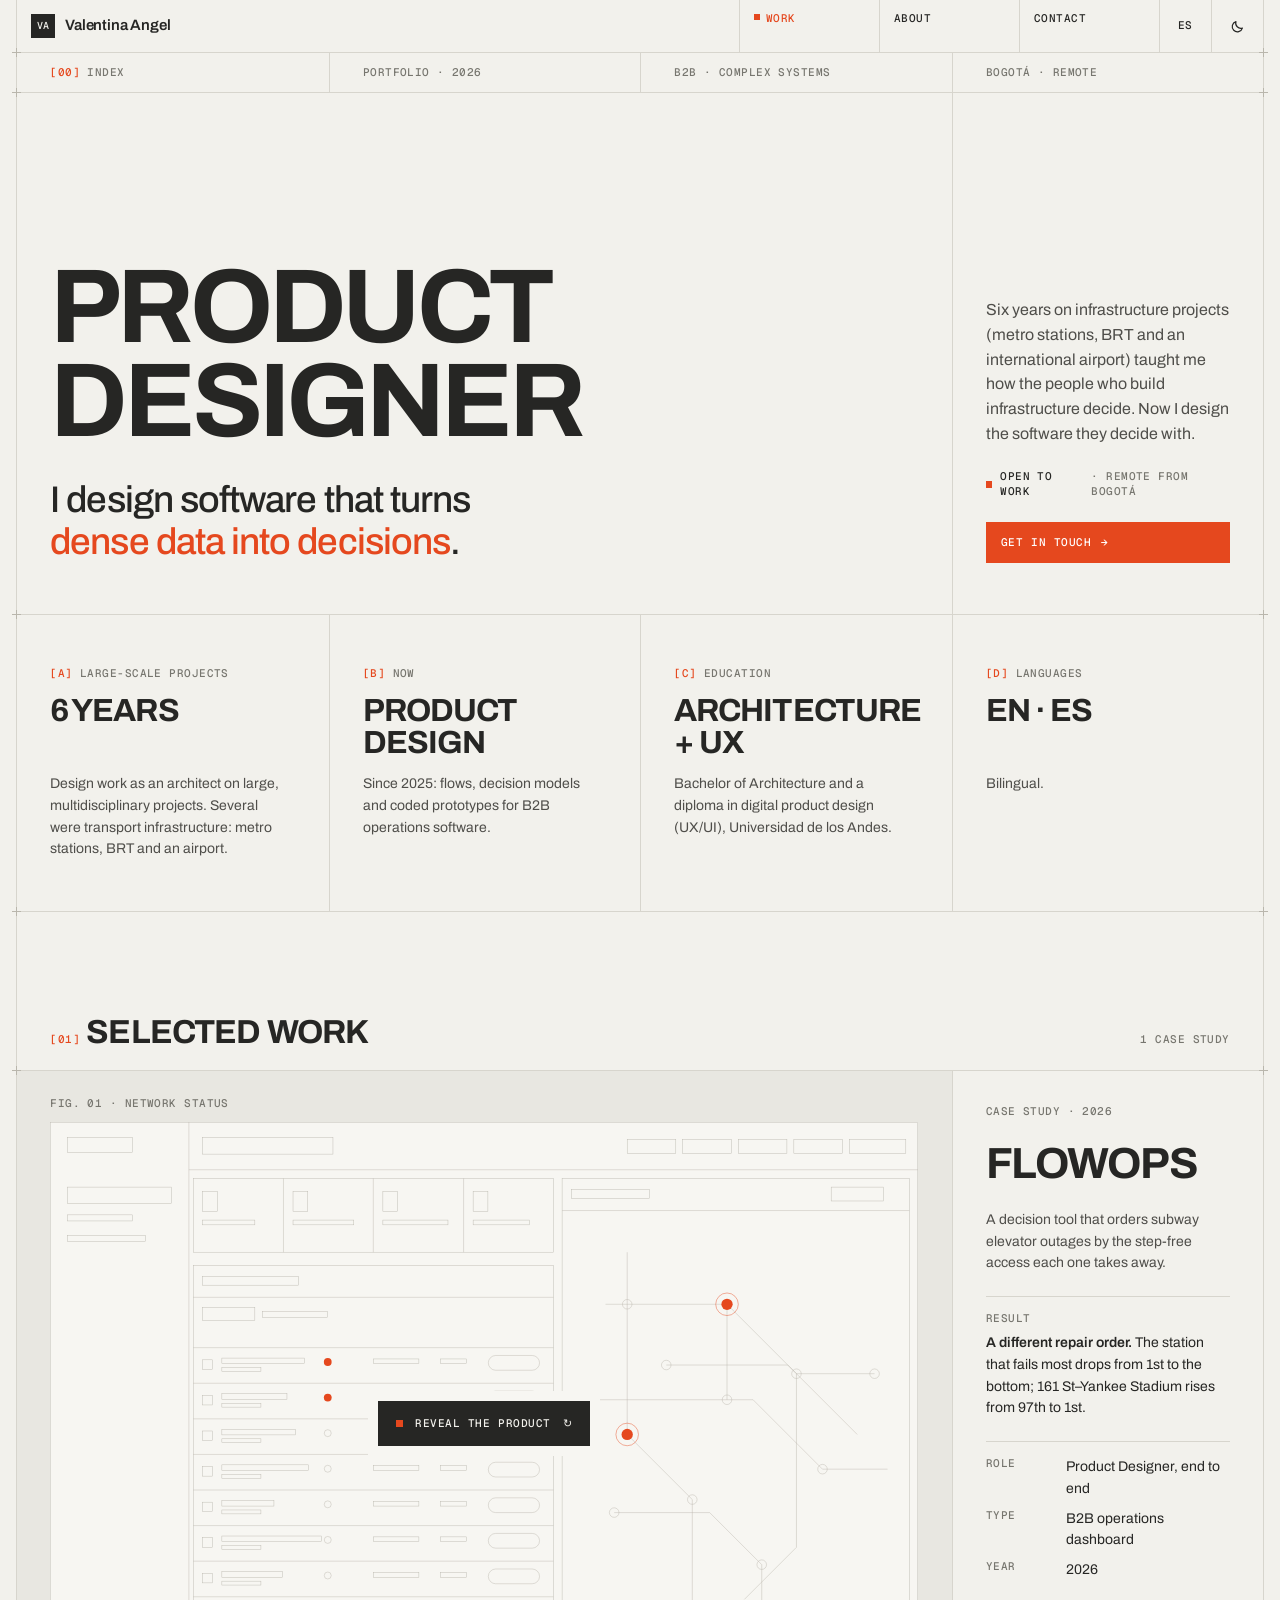
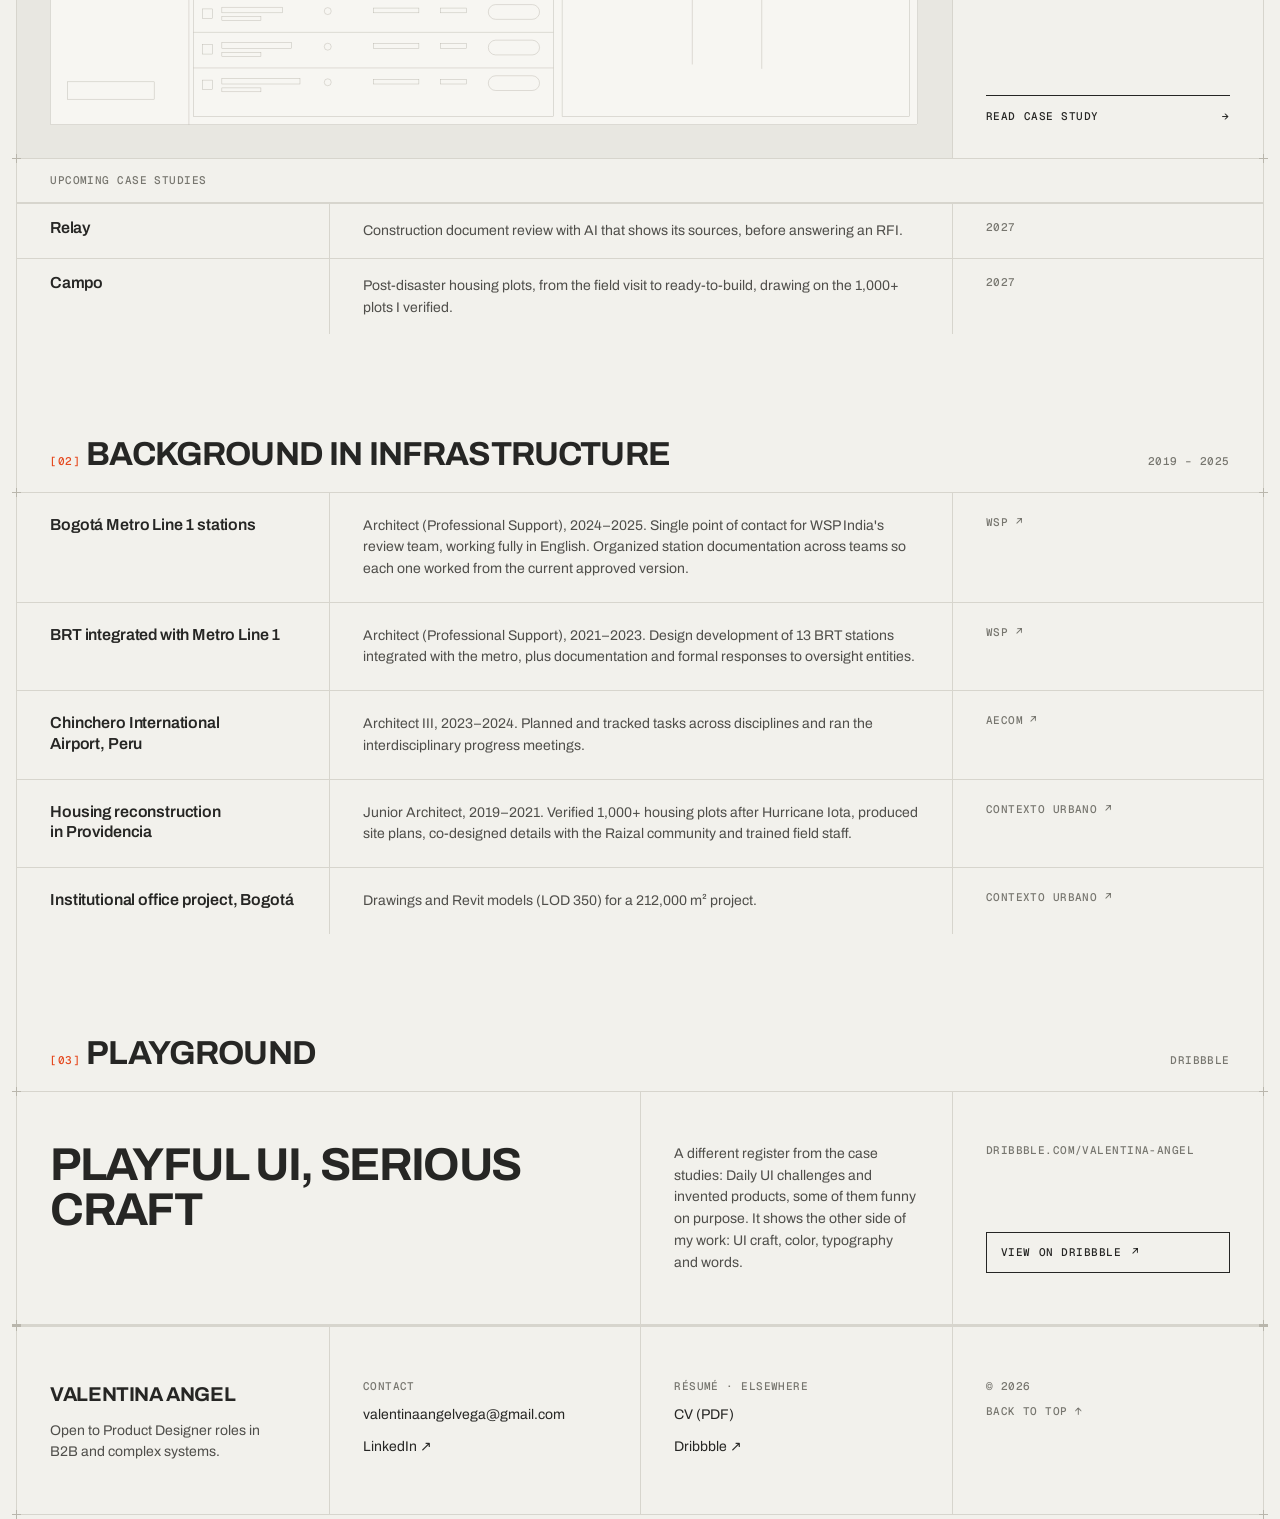
==== index.html @ c7e423b4 "Add files via upload" ====
<!doctype html>
<html lang="en">
<head>
<meta charset="utf-8">
<meta name="viewport" content="width=device-width, initial-scale=1, viewport-fit=cover">
<title>Valentina Angel · Product Designer</title>
<style>:root{padding-top:env(safe-area-inset-top,0px);padding-bottom:env(safe-area-inset-bottom,0px)}body{margin:0}img{max-width:100%}[hidden]{display:none!important}</style>
<meta name="description" content="Product Designer for complex B2B systems. I design software that turns dense data into decisions. Case study: FlowOps, a decision tool for subway elevator repairs.">
<link rel="canonical" href="https://vangelvega.github.io/">
<meta property="og:type" content="website">
<meta property="og:site_name" content="Valentina Angel">
<meta property="og:locale" content="en_US">
<meta property="og:title" content="Valentina Angel · Product Designer">
<meta property="og:description" content="Product Designer for complex B2B systems. I design software that turns dense data into decisions. Case study: FlowOps, a decision tool for subway elevator repairs.">
<meta property="og:url" content="https://vangelvega.github.io/">
<meta property="og:image" content="https://vangelvega.github.io/img/og.png">
<meta property="og:image:width" content="1200">
<meta property="og:image:height" content="630">
<meta property="og:image:alt" content="Valentina Angel, Product Designer. I design software that turns dense data into decisions.">
<meta name="twitter:card" content="summary_large_image">
<link rel="icon" href="data:image/svg+xml,%3Csvg xmlns='http://www.w3.org/2000/svg' viewBox='0 0 32 32'%3E%3Crect width='32' height='32' fill='%23E5481E'/%3E%3Ctext x='16' y='21' text-anchor='middle' font-family='Arial,sans-serif' font-weight='700' font-size='13' fill='white'%3EVA%3C/text%3E%3C/svg%3E">
<link rel="preconnect" href="https://fonts.googleapis.com">
<link rel="preconnect" href="https://fonts.gstatic.com" crossorigin>
<link rel="stylesheet" href="https://fonts.googleapis.com/css2?family=Archivo:wght@400;500;600;700&family=Geist+Mono:wght@400;500&display=swap">
<link rel="stylesheet" href="assets/site.css">
<link rel="alternate" hreflang="en" href="./">
<link rel="alternate" hreflang="es" href="es/">
<script>try{var t=localStorage.getItem("theme");if(t==="dark"||t==="light")document.documentElement.setAttribute("data-theme",t)}catch(e){}</script>
</head>
<body>
<a class="skip" href="#main">Skip to content</a>
<div class="frame">

<header class="top band">
  <div class="cells">
    <div class="cell"><a class="brand" href="#home" aria-label="Valentina Angel, home"><span class="mark" aria-hidden="true">VA</span><span>Valentina Angel</span></a></div>
    <nav aria-label="Main" style="display:contents">
      <div class="cell nav"><a href="#home" data-nav="home">Work</a></div>
      <div class="cell nav"><a href="#about" data-nav="about">About</a></div>
      <div class="cell nav"><a href="#contact" data-nav="contact">Contact</a></div>
    </nav>
    <div class="cell pref"><a href="es/" hreflang="es" lang="es" data-lang-link aria-label="ES, ver en español">ES</a></div>
    <div class="cell pref"><button type="button" data-theme-toggle data-label-dark="Switch to dark mode" data-label-light="Switch to light mode" aria-label="Switch to dark mode">
      <svg class="i-moon" viewBox="0 0 20 20" width="16" height="16" aria-hidden="true"><path d="M15.5 12.6A6.5 6.5 0 0 1 7.4 4.5a6.5 6.5 0 1 0 8.1 8.1Z" fill="none" stroke="currentColor" stroke-width="1.5" stroke-linejoin="round"/></svg>
      <svg class="i-sun" viewBox="0 0 20 20" width="16" height="16" aria-hidden="true"><circle cx="10" cy="10" r="3.5" fill="none" stroke="currentColor" stroke-width="1.5"/><path d="M10 1.5v2.2M10 16.3v2.2M1.5 10h2.2M16.3 10h2.2M4 4l1.6 1.6M14.4 14.4 16 16M4 16l1.6-1.6M14.4 5.6 16 4" stroke="currentColor" stroke-width="1.5" stroke-linecap="round"/></svg>
    </button></div>
  </div>
</header>

<main id="main">

  <!-- HOME -->
  <section class="view" id="view-home" aria-label="Work">
    <div class="band strip">
      <div class="cells">
        <div class="cell label"><span class="idx">[00]</span> Index</div>
        <div class="cell label">Portfolio · 2026</div>
        <div class="cell label">B2B · Complex systems</div>
        <div class="cell label">Bogotá · Remote</div>
      </div>
    </div>

    <div class="band hero">
      <div class="cells">
        <div class="cell span-3 big"><h1>Product Designer</h1><p class="tagline">I design software that turns <em>dense data into decisions</em>.</p></div>
        <div class="cell side">
          <p class="lede">Six years on infrastructure projects (metro stations, BRT and an international airport) taught me how the people who build infrastructure decide. Now I design the software they decide with.</p>
          <div class="status label"><i aria-hidden="true"></i><b>Open to work</b> · Remote from Bogotá</div>
          <a class="btn solid" href="#contact">Get in touch <span class="arr" aria-hidden="true">→</span></a>
        </div>
      </div>
    </div>

    <div class="band proof" role="group" aria-label="Profile">
      <div class="cells"><div class="cell"><span class="label"><span class="idx">[A]</span> Large-scale projects</span><span class="num">6 years</span><p>Design work as an architect on large, multidisciplinary projects. Several were transport infrastructure: metro stations, BRT and an airport.</p></div><div class="cell"><span class="label"><span class="idx">[B]</span> Now</span><span class="num">Product design</span><p>Since 2025: flows, decision models and coded prototypes for B2B operations software.</p></div><div class="cell"><span class="label"><span class="idx">[C]</span> Education</span><span class="num">Architecture + UX</span><p>Bachelor of Architecture and a diploma in digital product design (UX/UI), Universidad de los Andes.</p></div><div class="cell"><span class="label"><span class="idx">[D]</span> Languages</span><span class="num">EN · ES</span><p>Bilingual.</p></div></div>
    </div>

    <div class="band shead">
      <div class="cells"><div class="cell span-4"><h2><span class="label idx">[01]</span> Selected work</h2><span class="label">1 case study</span></div></div>
    </div>
    <div class="band">
      <div class="feature">
        <div class="pic flip" data-flip>
          <span class="tag label">Fig. 01 · Network status</span>
          <button class="flip-back" type="button" hidden><span aria-hidden="true">↺</span> Hide</button>
          <div class="flip-inner">
            <button class="face f-front" type="button" aria-expanded="false" aria-controls="fo-shot" aria-label="Reveal the FlowOps screenshot">
            <svg class="wire" viewBox="0 0 2000 1389" preserveAspectRatio="none" aria-hidden="true">
              <g fill="none" stroke="currentColor" vector-effect="non-scaling-stroke">
                <rect x="1" y="1" width="1998" height="1387"/><path d="M320 0V1389M320 110H2000"/>
                <rect x="40" y="36" width="150" height="34"/><rect x="40" y="150" width="240" height="38"/><rect x="40" y="214" width="150" height="14"/><rect x="40" y="262" width="180" height="14"/><rect x="40" y="1290" width="200" height="40"/>
                <rect x="352" y="36" width="300" height="38"/><rect x="1330" y="40" width="112" height="32"/><rect x="1458" y="40" width="112" height="32"/><rect x="1586" y="40" width="112" height="32"/><rect x="1714" y="40" width="112" height="32"/><rect x="1842" y="40" width="130" height="32"/>
                <rect x="330" y="130" width="830" height="170"/><path d="M538 130V300M745 130V300M953 130V300"/>
                <rect x="352" y="160" width="34" height="46"/><rect x="560" y="160" width="34" height="46"/><rect x="767" y="160" width="34" height="46"/><rect x="975" y="160" width="34" height="46"/>
                <rect x="352" y="226" width="120" height="11"/><rect x="560" y="226" width="140" height="11"/><rect x="767" y="226" width="150" height="11"/><rect x="975" y="226" width="130" height="11"/>
                <rect x="330" y="330" width="830" height="1040"/><rect x="352" y="356" width="220" height="20"/><path d="M330 404H1160"/><rect x="352" y="428" width="120" height="30"/><rect x="490" y="436" width="150" height="14"/>
                <path d="M330 520H1160"/><rect x="352" y="548" width="22" height="22"/><rect x="396" y="544" width="190" height="13"/><rect x="396" y="566" width="90" height="9"/><rect x="745" y="546" width="105" height="11"/><rect x="900" y="546" width="60" height="11"/><rect x="1010" y="538" width="118" height="34" rx="17"/><path d="M330 602H1160"/><rect x="352" y="630" width="22" height="22"/><rect x="396" y="626" width="150" height="13"/><rect x="396" y="648" width="90" height="9"/><rect x="745" y="628" width="105" height="11"/><rect x="900" y="628" width="60" height="11"/><rect x="1010" y="620" width="118" height="34" rx="17"/><path d="M330 684H1160"/><rect x="352" y="712" width="22" height="22"/><rect x="396" y="708" width="170" height="13"/><rect x="396" y="730" width="90" height="9"/><rect x="745" y="710" width="105" height="11"/><rect x="900" y="710" width="60" height="11"/><rect x="1010" y="702" width="118" height="34" rx="17"/><path d="M330 766H1160"/><rect x="352" y="794" width="22" height="22"/><rect x="396" y="790" width="200" height="13"/><rect x="396" y="812" width="90" height="9"/><rect x="745" y="792" width="105" height="11"/><rect x="900" y="792" width="60" height="11"/><rect x="1010" y="784" width="118" height="34" rx="17"/><path d="M330 848H1160"/><rect x="352" y="876" width="22" height="22"/><rect x="396" y="872" width="120" height="13"/><rect x="396" y="894" width="90" height="9"/><rect x="745" y="874" width="105" height="11"/><rect x="900" y="874" width="60" height="11"/><rect x="1010" y="866" width="118" height="34" rx="17"/><path d="M330 930H1160"/><rect x="352" y="958" width="22" height="22"/><rect x="396" y="954" width="230" height="13"/><rect x="396" y="976" width="90" height="9"/><rect x="745" y="956" width="105" height="11"/><rect x="900" y="956" width="60" height="11"/><rect x="1010" y="948" width="118" height="34" rx="17"/><path d="M330 1012H1160"/><rect x="352" y="1040" width="22" height="22"/><rect x="396" y="1036" width="140" height="13"/><rect x="396" y="1058" width="90" height="9"/><rect x="745" y="1038" width="105" height="11"/><rect x="900" y="1038" width="60" height="11"/><rect x="1010" y="1030" width="118" height="34" rx="17"/><path d="M330 1094H1160"/><rect x="352" y="1122" width="22" height="22"/><rect x="396" y="1118" width="140" height="13"/><rect x="396" y="1140" width="90" height="9"/><rect x="745" y="1120" width="105" height="11"/><rect x="900" y="1120" width="60" height="11"/><rect x="1010" y="1112" width="118" height="34" rx="17"/><path d="M330 1176H1160"/><rect x="352" y="1204" width="22" height="22"/><rect x="396" y="1200" width="160" height="13"/><rect x="396" y="1222" width="90" height="9"/><rect x="745" y="1202" width="105" height="11"/><rect x="900" y="1202" width="60" height="11"/><rect x="1010" y="1194" width="118" height="34" rx="17"/><path d="M330 1258H1160"/><rect x="352" y="1286" width="22" height="22"/><rect x="396" y="1282" width="180" height="13"/><rect x="396" y="1304" width="90" height="9"/><rect x="745" y="1284" width="105" height="11"/><rect x="900" y="1284" width="60" height="11"/><rect x="1010" y="1276" width="118" height="34" rx="17"/><circle cx="640" cy="717" r="8"/><circle cx="640" cy="799" r="8"/><circle cx="640" cy="881" r="8"/><circle cx="640" cy="963" r="8"/><circle cx="640" cy="1045" r="8"/><circle cx="640" cy="1127" r="8"/><circle cx="640" cy="1209" r="8"/><circle cx="640" cy="1291" r="8"/>
                <rect x="1180" y="130" width="800" height="1240"/><path d="M1180 204H1980"/><rect x="1202" y="156" width="180" height="20"/><rect x="1800" y="150" width="120" height="32"/>
                <path d="M1280 420H1560L1720 580H1900M1330 300V720L1480 870V1250M1260 640H1620L1780 800H1930M1560 420V640M1420 560L1700 560L1860 720M1300 900H1520L1640 1020V1260M1720 580V980L1600 1100"/>
                <circle cx="1330" cy="420" r="11"/><circle cx="1560" cy="640" r="11"/><circle cx="1720" cy="580" r="11"/><circle cx="1480" cy="870" r="11"/><circle cx="1780" cy="800" r="11"/><circle cx="1640" cy="1020" r="11"/><circle cx="1900" cy="580" r="11"/><circle cx="1300" cy="900" r="11"/><circle cx="1420" cy="560" r="11"/>
              </g>
              <g fill="var(--accent)"><circle cx="640" cy="553" r="9"/><circle cx="640" cy="635" r="9"/><circle cx="1560" cy="420" r="13"/><circle cx="1330" cy="720" r="13"/></g>
              <g fill="none" stroke="var(--accent)" vector-effect="non-scaling-stroke"><circle cx="1560" cy="420" r="26"/><circle cx="1330" cy="720" r="26"/></g>
            </svg>
              <span class="reveal"><i aria-hidden="true"></i>Reveal the product<span class="arr" aria-hidden="true">↻</span></span>
            </button>
            <div class="face f-back" id="fo-shot" inert>
              <a href="#flowops" aria-label="Read the FlowOps case study"><img src="img/flowops/00-dashboard.webp" width="2000" height="1389" alt="FlowOps Network status: the queue of elevator outages and the subway map"></a>
            </div>
          </div>
        </div>
        <div class="info">
          <span class="label">Case study · 2026</span>
          <h3><a href="#flowops">FlowOps</a></h3>
          <p class="desc">A decision tool that orders subway elevator outages by the step-free access each one takes away.</p>
          <div class="result"><span class="label">Result</span><span><strong>A different repair order.</strong> The station that fails most drops from 1st to the bottom; 161 St–Yankee Stadium rises from 97th to 1st.</span></div>
          <dl class="kv"><div><dt class="label">Role</dt><dd>Product Designer, end to end</dd></div><div><dt class="label">Type</dt><dd>B2B operations dashboard</dd></div><div><dt class="label">Year</dt><dd>2026</dd></div></dl>
          <a class="go" href="#flowops">Read case study <span class="arr" aria-hidden="true">→</span></a>
        </div>
      </div>
    </div>
    <div class="band upc" aria-label="Upcoming case studies">
      <div class="upc-head label">Upcoming case studies</div>
      <div class="row"><h4>Relay</h4><p>Construction document review with AI that shows its sources, before answering an RFI.</p><span class="label">2027</span></div>
          <div class="row"><h4>Campo</h4><p>Post-disaster housing plots, from the field visit to ready-to-build, drawing on the 1,000+ plots I verified.</p><span class="label">2027</span>
    </div>

    <div class="band shead">
      <div class="cells"><div class="cell span-4"><h2><span class="label idx">[02]</span> Background in infrastructure</h2><span class="label">2019 – 2025</span></div></div>
    </div>
    <div class="band">
      <div class="bg-row"><h3>Bogotá Metro Line 1 stations</h3><p>Architect (Professional Support), 2024–2025. Single point of contact for WSP India's review team, working fully in English. Organized station documentation across teams so each one worked from the current approved version.</p><a class="label org" href="https://www.wsp.com/" target="_blank" rel="noopener" aria-label="WSP, official site, opens in a new tab">WSP<span aria-hidden="true"> ↗</span></a></div>
        <div class="bg-row"><h3>BRT integrated with Metro Line 1</h3><p>Architect (Professional Support), 2021–2023. Design development of 13 BRT stations integrated with the metro, plus documentation and formal responses to oversight entities.</p><a class="label org" href="https://www.wsp.com/" target="_blank" rel="noopener" aria-label="WSP, official site, opens in a new tab">WSP<span aria-hidden="true"> ↗</span></a></div>
        <div class="bg-row"><h3>Chinchero International Airport, Peru</h3><p>Architect III, 2023–2024. Planned and tracked tasks across disciplines and ran the interdisciplinary progress meetings.</p><a class="label org" href="https://aecom.com/" target="_blank" rel="noopener" aria-label="AECOM, official site, opens in a new tab">AECOM<span aria-hidden="true"> ↗</span></a></div>
        <div class="bg-row"><h3>Housing reconstruction in Providencia</h3><p>Junior Architect, 2019–2021. Verified 1,000+ housing plots after Hurricane Iota, produced site plans, co-designed details with the Raizal community and trained field staff.</p><a class="label org" href="https://www.contextourbano.com.co/" target="_blank" rel="noopener" aria-label="Contexto Urbano, official site, opens in a new tab">Contexto Urbano<span aria-hidden="true"> ↗</span></a></div>
        <div class="bg-row"><h3>Institutional office project, Bogotá</h3><p>Drawings and Revit models (LOD 350) for a 212,000 m² project.</p><a class="label org" href="https://www.contextourbano.com.co/" target="_blank" rel="noopener" aria-label="Contexto Urbano, official site, opens in a new tab">Contexto Urbano<span aria-hidden="true"> ↗</span></a>
    </div>

    <div class="band shead">
      <div class="cells"><div class="cell span-4"><h2><span class="label idx">[03]</span> Playground</h2><span class="label">Dribbble</span></div></div>
    </div>
    <div class="band play">
      <div class="cells">
        <div class="cell span-2"><span class="big">Playful UI, serious craft</span></div>
        <div class="cell"><p>A different register from the case studies: Daily UI challenges and invented products, some of them funny on purpose. It shows the other side of my work: UI craft, color, typography and words.</p></div>
        <div class="cell"><span class="label">dribbble.com/valentina-angel</span><a class="btn" href="https://dribbble.com/valentina-angel" target="_blank" rel="noopener">View on Dribbble <span class="arr" aria-hidden="true">↗</span></a></div>
      </div>
    </div>
  </section>

  <!-- ABOUT -->
  <section class="view" id="view-about" aria-label="About" hidden>
    <div class="band phead">
      <div class="cells"><div class="cell span-4"><span class="label"><span class="idx">[00]</span> About</span><h1>Valentina Angel</h1></div></div>
    </div>
    <div class="band">
      <div class="cells">
        <div class="cell span-3"><div class="prose">
          <p>I'm a Product Designer focused on complex B2B products: operations tools and dense data.</p>
          <p>Before moving into product design in 2025, I spent six years as an architect on infrastructure projects: Bogotá Metro Line 1 stations and its integrated BRT with WSP, Chinchero airport in Peru with AECOM, and housing reconstruction in Providencia after Hurricane Iota. In Providencia I verified more than 1,000 plots in the field, drew site plans and worked out details with families of the Raizal community.</p>
          <p>My strongest work is in flows and decision models: deciding what the system counts before drawing what it shows. I prototype in code with AI and refine in Figma.</p>
          <p><a class="lnk" href="#flowops">Read the FlowOps case study →</a></p>
        </div></div>
        <div class="cell"><div class="facts">
        <div><dt class="label">Based in</dt><dd>Bogotá, Colombia <span>· open to remote</span></dd></div>
        <div><dt class="label">Education</dt><dd>Bachelor of Architecture <span>· Universidad de los Andes, 2018</span></dd><dd>Minor in Industrial and Product Design <span>· Universidad de los Andes, 2016</span></dd><dd>Diploma in Digital Product Innovation and Design (UX/UI) <span>· Universidad de los Andes, 2024</span></dd><dd>UX/UI Designer program <span>· Uxcel, 2026</span></dd></div>
        <div><dt class="label">Languages</dt><dd>Spanish <span>· native</span></dd><dd>English <span>· bilingual</span></dd><dd>French <span>· limited working proficiency</span></dd></div>
        <div><dt class="label">Tools</dt><dd>Figma; coded prototypes in HTML, CSS and JavaScript, built with AI</dd></div>
        <div><dt class="label">Looking for</dt><dd>Product Designer roles in B2B and complex systems</dd></div>
        <div><dt class="label">Résumé</dt><dd><a class="lnk" href="Valentina-Angel-Vega-CV-UX-Product-Designer_2026.pdf" target="_blank" rel="noopener">Download CV (PDF)</a></dd></div>
        </div></div>
      </div>
    </div>
    <div class="band shead">
      <div class="cells"><div class="cell span-4"><h2><span class="label idx">[01]</span> How I work</h2><span class="label">Method</span></div></div>
    </div>
    <div class="band how">
      <div class="cells cells-3"><div class="cell"><span class="label"><span class="idx">[A]</span></span><h3>Decide what the system counts before drawing it</h3><p>In FlowOps, ranking outages by access lost instead of by failures reordered the queue before any screen existed. The interface could stay simple because the number behind it was right.</p></div><div class="cell"><span class="label"><span class="idx">[B]</span></span><h3>Design the bad states, not only the happy path</h3><p>A failed send, an unconfirmed entrapment, an approval made by mistake. Each one gets a designed answer, because those are the moments an operator can't afford to guess.</p></div><div class="cell"><span class="label"><span class="idx">[C]</span></span><h3>Evidence, labeled for what it is</h3><p>Open data, public audits and tool reviews back each decision. What is simulated, estimated or assumed says so on the page.</p></div></div>
    </div>
  </section>

  <!-- CASE STUDY -->
  <section class="view" id="view-flowops" aria-label="FlowOps case study" hidden>
    <div class="band">
    <div class="cs">
      <nav class="toc" aria-label="On this page">
        <span class="toc-title">On this page</span>
        <a href="#flowops-summary" data-to="flowops-summary">Overview</a>
        <a href="#flowops-glance" data-to="flowops-glance">At a glance</a>
        <a href="#flowops-scene" data-to="flowops-scene">Setting the scene</a>
        <a href="#flowops-model" data-to="flowops-model">The model</a>
        <a href="#flowops-decision" data-to="flowops-decision">Product decision</a>
        <a href="#flowops-challenge" data-to="flowops-challenge">Design challenge</a>
        <a href="#flowops-product" data-to="flowops-product">The product</a>
        <a href="#flowops-ai" data-to="flowops-ai">Where I used AI</a>
        <a href="#flowops-validation" data-to="flowops-validation">Testing (simulated)</a>
        <a href="#flowops-changes" data-to="flowops-changes">What the evidence changed</a>
        <a href="#flowops-shipped" data-to="flowops-shipped">If this shipped</a>
      </nav>

      <article class="cs-main">
        <a class="back" href="#home">← All work</a>

        <!-- Overview -->
        <div id="flowops-summary" class="block" style="margin-top:0">
          <h1>Prioritizing elevator repairs by the step-free access each outage takes away</h1>
          <p class="cs-intro">In the New York subway, one broken elevator can close a station to anyone who can't take the stairs. Choosing which to fix first means knowing how many riders lose access, not how often an elevator fails.</p>

          <figure class="shot proto" data-proto="flowops/index.html" data-title="FlowOps prototype">
            <div class="proto-stage">
              <div class="proto-bar"><span>FlowOps · prototype v8</span><button type="button" class="proto-close">Close <span aria-hidden="true">✕</span></button></div>
              <div class="proto-view">
                <img src="img/flowops/00-dashboard.webp" width="2000" height="1389" alt="FlowOps Network status: the queue of elevator outages on the left and the subway map on the right">
                <a class="proto-launch" href="flowops/index.html" target="_blank" rel="noopener"><i aria-hidden="true"></i>Launch the prototype<span class="arr" aria-hidden="true">▸</span></a>
              </div>
            </div>
            <figcaption><span>Live prototype (v8). A simulated shift on real MTA data. Best on desktop.</span><span class="proto-actions"><button type="button" class="proto-full">Full screen <span aria-hidden="true">⤢</span></button><a href="flowops/index.html" target="_blank" rel="noopener">Open in a new tab <span aria-hidden="true">↗</span></a></span></figcaption>
          </figure>

          <p><strong>An elevator with no backup on a critical route can close a whole station to people with reduced mobility.</strong> After six years designing transport infrastructure, I asked how a subway control center decides which elevator to fix first. New York's MTA publishes the data I needed to find out.</p>
          <p><strong>I designed FlowOps, a decision tool that orders elevator outages by the step-free access each one takes away.</strong> The operator approves or changes the order.</p>

          <dl class="facts-row">
            <div><dt class="label">Role</dt><dd>Product Designer, end to end (solo)</dd></div>
            <div><dt class="label">Status</dt><dd>Concept · coded prototype · 2026</dd></div>
            <div><dt class="label">Type</dt><dd>B2B operations dashboard</dd></div>
            <div><dt class="label">Tools</dt><dd>Figma · MTA Open Data · axe · Claude and Claude Design for analysis and prototyping</dd></div>
          </dl>
        </div>

        <!-- At a glance -->
        <section id="flowops-glance" class="block">
          <h2>At a glance</h2>
          <div class="ps">
            <div><h3 class="ps-h">Problem</h3><p>Ranking outages by how often an elevator fails points to the wrong station. Lexington Av/63 St has 252 failures, but every elevator there has a backup. One failure never cuts its step-free route.</p></div>
            <div><h3 class="ps-h">Solution</h3><p>A queue ordered by how many daily riders depend on the lost access. Every priority explains itself, entrapments come first, and the operator approves each priority before it becomes a work order.</p></div>
          </div>
          <h3 class="h-sub">What the model changes</h3>
          <ul class="outcomes">
            <li><strong>A different order.</strong> Lexington Av/63 St drops from 1st to the bottom. 161 St–Yankee Stadium rises from 97th to 1st.</li>
            <li><strong>One direction counts half.</strong> Counting a one-direction loss as half cut total access lost by 29%.</li>
          </ul>
        </section>

        <!-- Setting the scene -->
        <section id="flowops-scene" class="block">
          <h2>Failure counts point to the wrong station.</h2>
          <p>Availability rose to <strong>98%</strong> in 2025, yet outages hit <strong>17.7 a day</strong>, the most in 11 years and 26% above the 2015–2019 average. And <strong>9 of 10 accessible stations</strong> can lose their step-free route, fully or in one direction, when a single elevator fails.</p>
          <p>I checked three sources:</p>
          <ul class="sources">
            <li><strong>MTA open data</strong> (4 datasets, 386 elevators, 7,052 outages in 12 months). Failures point to the wrong station: the one that fails most never loses access.</li>
            <li><strong>Public audits</strong> (NYC Comptroller, MTA Inspector General). An entrapment alert isn't proof, so confirming has to be deliberate.</li>
            <li><strong>Tool reviews and job posts</strong> (Limble, UpKeep, Maximo, HxGN EAM, Fiix). Tools record work orders. None explains why one comes first.</li>
          </ul>
          <p class="callout"><strong>The control center had no shared rule for the order.</strong> No public source says how the MTA prioritizes today, so I treat this as an assumption.</p>
        </section>

        <!-- The model -->
        <section id="flowops-model" class="block">
          <h2>Priority measures who loses access, then explains itself.</h2>
          <p>Maintenance teams rank work by <strong>consequence × probability</strong>. Here the failure already happened, so I measure consequence: <strong>how many daily riders depend on the lost access.</strong> A loss in both directions counts in full. One direction counts half. Probability only matters for stations one failure away from losing access.</p>
          <figure class="shot">
            <button type="button" class="zoom" aria-label="Enlarge image: two rankings of the same stations"><img src="img/flowops/model-two-rankings.webp" width="2000" height="1229" loading="lazy" alt="Two rankings of the same stations: by failures, Lexington Av/63 St is first and 161 St–Yankee Stadium is 97th; by step-free access lost, Yankee Stadium is first and Lexington is at the bottom"></button>
            <figcaption>The same stations, ranked two ways. The one that fails most loses no access, because every elevator there has a backup.</figcaption>
          </figure>
          <div class="table-wrap">
            <table class="prio">
              <thead><tr><th scope="col">Priority</th><th scope="col">When</th><th scope="col">Shown in the interface as</th></tr></thead>
              <tbody>
                <tr><th scope="row"><span class="dot dot-u"></span>Urgent</th><td data-label="When">People are trapped. Always above the queue.</td><td data-label="Shown in the interface as">Red dot, deadline to confirm</td></tr>
                <tr><th scope="row"><span class="dot dot-h"></span>High</th><td data-label="When">20,000 or more daily entries lose access</td><td data-label="Shown in the interface as">1,660 or more est. step-free entries a day</td></tr>
                <tr><th scope="row"><span class="dot dot-m"></span>Medium</th><td data-label="When">5,000 to 20,000, or no access in both directions</td><td data-label="Shown in the interface as">415 to 1,660</td></tr>
                <tr><th scope="row"><span class="dot dot-l"></span>Low</th><td data-label="When">Under 5,000 in one direction, or one failure away</td><td data-label="Shown in the interface as">Under 415, or No backup elevator</td></tr>
              </tbody>
            </table>
          </div>

          <h3 class="h-sub">The hard call: the kind of loss, or how many people it reaches?</h3>
          <p><strong>Franklin Av (C)</strong> loses all step-free access with one failure, and about <strong>1,950</strong> people enter it a day. <strong>Times Sq–42 St (1 2 3)</strong> loses one direction, which carries about <strong>23,000</strong> entries a day.</p>
          <ul class="options">
            <li><span class="opt">A</span><div><strong>The kind of loss decides.</strong> Franklin goes first, but the number of High stations changes every day.</div></li>
            <li><span class="opt">B</span><div><strong>Impact decides.</strong> Times Sq goes first, and a small station with no access can sink to the bottom.</div></li>
            <li class="chosen"><span class="opt">C</span><div><strong>Impact, with a floor.</strong> Times Sq is High and Franklin is at least Medium.</div></li>
          </ul>
          <p><strong>I chose C because it follows the metric and still protects people who can't enter a station at all.</strong> Two rules come out of it:</p>
          <ul class="plain">
            <li>A station with no access in both directions is at least Medium.</li>
            <li>A station that still has access never goes ahead of one that lost it.</li>
          </ul>
          <p>Recurrence and age show as reasons, never as points. Outages over 5 days go to the accessibility lead.</p>

          <h3 class="h-sub">Step-free entries are an estimate</h3>
          <p>The ranking uses total entries. The interface shows <strong>estimated step-free entries</strong>: 8.3% of riders, the share of New Yorkers with difficulty walking (ACS 2024). It can fall short or overshoot, so it's labeled an estimate and never changes the order.</p>
        </section>

        <!-- Product decision -->
        <section id="flowops-decision" class="block">
          <h2>Ranking by access lost changed what the tool is for.</h2>
          <p>Maintenance software already records, assigns and closes work orders, so <strong>FlowOps is a decision layer: it doesn't assign technicians</strong>, and approving a priority creates the work order in the team's own system. It serves the head of operations, who decides and reviews history; the maintenance supervisor, who receives the work order; and the accessibility lead, who owns long outages.</p>
        </section>

        <!-- Design challenge -->
        <section id="flowops-challenge" class="block">
          <h2>Fast for most outages, deliberate for one.</h2>
          <p>At 6:00 the head of operations finds 17 stations with an elevator issue, two with people trapped. Most outages need speed: the order ready, decide, move on. Entrapments need caution: an alert isn't proof, and one click would make the most serious decision routine.</p>
          <blockquote class="hmw">How might we give the operator an order they can trust and act on in one click, while keeping the riskiest decision deliberate?</blockquote>
        </section>

        <!-- The product -->
        <section id="flowops-product" class="block">
          <h2>The product has three views</h2>
          <p>One question each, from right now to the last twelve months.</p>

          <h3 class="h-view">Network status: what needs a decision right now?</h3>
          <figure class="shot shot-narrow">
            <button type="button" class="zoom" aria-label="Enlarge image: counts and queue"><img src="img/flowops/01-kpis-and-queue.webp" width="1368" height="1184" loading="lazy" alt="The four counts above the queue, and the queue ordered by step-free access lost, with numbered markers"></button>
          </figure>
          <ol class="marks">
            <li><span><strong>Entrapments</strong> is the only count that turns red.</span></li>
            <li><span><strong>Priority reads as a word:</strong> Urgent, High, Medium, Low.</span></li>
            <li><span><strong>Access</strong> says which directions lost the step-free route.</span></li>
          </ol>
          <p class="takeaway">Each count states what it includes, and its number matches the rows in the queue.</p>

          <h4 class="h-feat">Every priority explains itself</h4>
          <figure class="shot shot-narrow">
            <button type="button" class="zoom" aria-label="Enlarge image: priority tooltip"><img src="img/flowops/02-priority-explains.webp" width="1384" height="894" loading="lazy" alt="The priority tooltip for 74 St–Broadway, with numbered markers"></button>
          </figure>
          <ol class="marks">
            <li><span><strong>What was lost:</strong> both directions at 74 St–Broadway.</span></li>
            <li><span><strong>Who depends on it:</strong> 1,746 estimated step-free entries a day.</span></li>
            <li><span><strong>The rule:</strong> High starts at 1,660.</span></li>
          </ol>

          <h4 class="h-feat">People trapped come first</h4>
          <figure class="shot shot-narrow">
            <button type="button" class="zoom" aria-label="Enlarge image: entrapments on top of the queue"><img src="img/flowops/03-entrapments.webp" width="1364" height="474" loading="lazy" alt="Two unconfirmed entrapments pinned on top of the queue, with numbered markers"></button>
          </figure>
          <ol class="marks">
            <li><span><strong>Red is reserved</strong> for Urgent.</span></li>
            <li><span><strong>A live countdown</strong> shows the time left to confirm.</span></li>
            <li><span><strong>Confirm is its own button,</strong> never in bulk.</span></li>
          </ol>
          <p class="takeaway">In July 2010 the control desk got over 7,000 entrapment alerts for 60 real ones, and stopped answering them.</p>

          <h4 class="h-feat">Decide, with a way back</h4>
          <figure class="shot">
            <button type="button" class="zoom" aria-label="Enlarge image: status menu and approval"><img src="img/flowops/04-decide-and-approve.webp" width="2000" height="858" loading="lazy" alt="The status menu, and the same station after approval with its work order and an Undo notice"></button>
          </figure>
          <ol class="marks">
            <li><span><strong>In progress</strong> approves the priority and creates the work order.</span></li>
            <li><span><strong>Dismissed</strong> marks a false alarm and asks for a reason.</span></li>
            <li><span><strong>Undo</strong> stays on screen for 10 seconds.</span></li>
          </ol>

          <h4 class="h-feat">A failed send never loses a decision</h4>
          <figure class="shot">
            <button type="button" class="zoom" aria-label="Enlarge image: maintenance system failure"><img src="img/flowops/05-maintenance-failure.webp" width="2000" height="353" loading="lazy" alt="The warning banner when the maintenance system is down, and a row that offers Retry"></button>
          </figure>
          <ol class="marks">
            <li><span><strong>A banner</strong> says since when the connection is down.</span></li>
            <li><span><strong>The row keeps its priority</strong> and offers Retry.</span></li>
          </ol>

          <h4 class="h-feat">Map and queue speak the same language</h4>
          <figure class="shot">
            <button type="button" class="zoom" aria-label="Enlarge image: map and queue"><img src="img/flowops/06-map-and-queue.webp" width="2000" height="897" loading="lazy" alt="A selected row in the queue and the same station centered on the map, with numbered markers"></button>
          </figure>
          <ol class="marks">
            <li><span><strong>The selected row.</strong></span></li>
            <li><span><strong>Its station on the map,</strong> labeled with what it lost.</span></li>
            <li><span><strong>Color is priority</strong> in both.</span></li>
          </ol>

          <h3 class="h-view">History and decision log: is today worse than usual, and who decided what?</h3>
          <figure class="shot">
            <button type="button" class="zoom" aria-label="Enlarge image: History view"><img src="img/flowops/07-history.webp" width="2000" height="988" loading="lazy" alt="The History view: shift indicators against a baseline and the timeline of outages"></button>
          </figure>
          <figure class="shot">
            <button type="button" class="zoom" aria-label="Enlarge image: shift decision log"><img src="img/flowops/08-decision-log.webp" width="2000" height="701" loading="lazy" alt="The shift decision log, with the time of every action"></button>
          </figure>
          <p>The shift is compared with the same weekday over the last month, so a bad morning reads against a baseline. The log rebuilds any decision: what was suggested, what was approved, and when.</p>

          <h3 class="h-view">Network analysis: where does the network lose the most step-free access?</h3>
          <figure class="shot">
            <button type="button" class="zoom" aria-label="Enlarge image: Network analysis view"><img src="img/flowops/09-network-analysis.webp" width="2000" height="1206" loading="lazy" alt="The Network analysis view: a year of loss, its concentration, and failures against access lost"></button>
          </figure>
          <p>This is where the model came from. Over a year, 1.9 million estimated step-free entries were lost, 34% in just 5 stations. 8 of the 20 stations that lose the most aren't among the 50 that fail the most.</p>

          <h4 class="h-feat">Why the year's top station isn't in the shift queue</h4>
          <p>161 St–Yankee Stadium's loss comes from April to August 2026 (September to March has no data), mostly July and August, at 0% during replacement. Outages over 5 days leave the shift queue for the accessibility lead. The shift and the year measure different things.</p>

          <h3 class="h-view">A visual language borrowed from the subway</h3>
          <p>Black top rules, line badges and color only where a decision is needed come from NYC subway signage. It's a portfolio choice: in production, FlowOps would follow the control center's own interface.</p>
        </section>

        <!-- How I used AI -->
        <section id="flowops-ai" class="block">
          <h2>Where I used AI</h2>
          <p><strong>Mine:</strong> the access-lost metric, options A, B and C and the choice of C, the priority thresholds, the entrapment flow, and what to cut. <strong>AI:</strong> joining the data, research, simulated walkthroughs and coding.</p>
          <dl class="ai">
            <div><dt>Data</dt><dd>Joined 4 MTA datasets; tested options A, B and C on real stations.</dd></div>
            <div><dt>Research</dt><dd>Audits, reviews and job posts, each source next to its finding.</dd></div>
            <div><dt>Walkthroughs</dt><dd>Three AI-simulated profiles (operator, keyboard-only, screen reader) tested each round. Findings are hypotheses, not user evidence.</dd></div>
            <div><dt>Prototyping</dt><dd>Coded versions from v0 to v8, built with Claude from my flows and rules, polished in Figma.</dd></div>
          </dl>
        </section>

        <!-- Validation -->
        <section id="flowops-validation" class="block">
          <h2>Simulated walkthroughs found three problems</h2>
          <p>Each round went through simulated walkthroughs and automated accessibility checks.</p>
          <div class="table-wrap table-plain">
            <table class="fixes">
              <thead><tr><th scope="col">Found</th><th scope="col">Changed</th></tr></thead>
              <tbody>
                <tr><td data-label="Found">A 9 on a card wasn't in the table.</td><td data-label="Changed">Every count says what it includes.</td></tr>
                <tr><td data-label="Found">A failed send made an entrapment look calm.</td><td data-label="Changed">It stays Urgent, with its countdown.</td></tr>
                <tr><td data-label="Found">The approve shortcut confirmed an entrapment by accident.</td><td data-label="Changed">Confirming is its own button.</td></tr>
              </tbody>
            </table>
          </div>
          <p><strong>axe:</strong> 0 failures on contrast, headings and roles. Some short timeline events are under the 24 px target.</p>
        </section>

        <!-- What the evidence changed -->
        <section id="flowops-changes" class="block">
          <h2>The data made me drop some of my own ideas.</h2>
          <ul class="sources">
            <li><strong>I dropped "critical elevators fail more."</strong> Without private elevators (42 of 43 log no failures), those with no backup fail 20.1 times a year against 22.7.</li>
            <li><strong>"One failure closes the station" became "fully or in one direction."</strong> Platform elevators work side by side.</li>
            <li><strong>One rate for the whole city.</strong> Borough rates pushed both Yankee Stadium stations up, but where people live doesn't say where they enter.</li>
          </ul>
          <figure class="shot">
            <button type="button" class="zoom" aria-label="Enlarge image: v0 and v8 side by side"><img src="img/flowops/v0-prototype.webp" width="2000" height="778" loading="lazy" alt="Before: v0, a raw dashboard of tables and counters built from the first pass over MTA data. After: v8, the final Network status view with the queue and the subway map"></button>
            <figcaption>v0 is where FlowOps started: a raw dashboard Claude built from a first pass over the MTA data, to check the numbers before any interface work. v8 is the final version, after I defined the model, the priority rules and the flows.</figcaption>
          </figure>
        </section>

        <!-- If this shipped -->
        <section id="flowops-shipped" class="block">
          <h2>The model is a hypothesis until an operator uses it on a real shift.</h2>
          <p>Outage times and the shift are simulated on real MTA data. First I'd test whether operators agree with the order. Would they handle 34 St–Hudson Yards, accessible but busy, before a small station that already lost access?</p>
          <p>I'd track:</p>
          <ul class="plain">
            <li>Time from opening the screen to the first approved priority</li>
            <li>How many priorities change, and why</li>
            <li>Hours a station stays without step-free access</li>
          </ul>
        </section>

        <div class="next">
          <div class="sec-head"><h2>Upcoming case studies</h2></div>
          <div class="rows">
            <div class="row"><h3>Relay</h3><p>Construction document review with verifiable AI.</p><span class="label">2027</span></div>
            <div class="row"><h3>Campo</h3><p>Plot verification for post-disaster housing.</p><span class="label">2027</span></div>
          </div>
        </div>
      </article>
    </div>
    </div>
  </section>

  <!-- CONTACT -->
  <section class="view" id="view-contact" aria-label="Contact" hidden>
    <div class="band phead">
      <div class="cells">
        <div class="cell span-3"><span class="label"><span class="idx">[00]</span> Contact</span><h1>Hiring for operations or construction software?</h1></div>
        <div class="cell"><div class="status label"><i aria-hidden="true"></i><b>Open to work</b> · Remote from Bogotá</div></div>
      </div>
    </div>
    <div class="band">
      <div class="cells">
        <div class="cell span-3"><div class="prose"><p>I'm looking for Product Designer roles in B2B products and complex systems, remote from Bogotá. If your team turns dense operational data into decisions, email me.</p></div></div>
        <div class="cell"><dl class="facts">
        <div><dt class="label">Based in</dt><dd>Bogotá, Colombia · UTC−5</dd></div>
        <div><dt class="label">Languages</dt><dd>Spanish, English, French (limited working proficiency)</dd></div>
        <div><dt class="label">Résumé</dt><dd><a class="lnk" href="Valentina-Angel-Vega-CV-UX-Product-Designer_2026.pdf" target="_blank" rel="noopener">Download CV (PDF)</a></dd></div>
      </dl></div>
      </div>
    </div>
    <div class="band">
      <div class="cells">
        <div class="cell span-2 c-card">
          <span class="label"><span class="idx">[A]</span> Email</span>
          <code id="c-email" class="c-value">valentinaangelvega@gmail.com</code>
          <div class="c-actions">
            <button class="btn solid" type="button" data-copy="c-email" data-msg="Email copied" data-fallback="Selected, press Ctrl+C to copy">Copy email</button>
            <a class="btn" href="mailto:valentinaangelvega@gmail.com">Write an email</a>
          </div>
        </div>
        <div class="cell span-2 c-card">
          <span class="label"><span class="idx">[B]</span> LinkedIn</span>
          <span class="c-value">linkedin.com/in/valentina-angel-vega</span>
          <div class="c-actions">
            <a class="btn solid" href="https://www.linkedin.com/in/valentina-angel-vega/" target="_blank" rel="noopener">View profile ↗</a>
          </div>
        </div>
      </div>
    </div>
  </section>
</main>

<footer class="band foot" id="site-footer">
  <div class="cells">
    <div class="cell"><span class="name">Valentina Angel</span><p class="say">Open to Product Designer roles in B2B and complex systems.</p></div>
    <div class="cell"><span class="label">Contact</span><a href="mailto:valentinaangelvega@gmail.com">valentinaangelvega@gmail.com</a><a href="https://www.linkedin.com/in/valentina-angel-vega/" target="_blank" rel="noopener">LinkedIn ↗</a></div>
    <div class="cell"><span class="label">Résumé · Elsewhere</span><a href="Valentina-Angel-Vega-CV-UX-Product-Designer_2026.pdf" target="_blank" rel="noopener">CV (PDF)</a><a href="https://dribbble.com/valentina-angel" target="_blank" rel="noopener">Dribbble ↗</a></div>
    <div class="cell"><span class="label">© 2026</span><a href="#home" class="label">Back to top ↑</a></div>
  </div>
</footer>

</div>

<div class="lightbox" id="lightbox" role="dialog" aria-modal="true" aria-label="Enlarged image" hidden><button type="button" id="lb-close">Close</button></div>
<div class="toast" id="toast" role="status" aria-live="polite" hidden>Email copied</div>

<script src="assets/site.js"></script>
</body>
</html>
---- assets/site.css ----
/* Layout: a drawn sheet. One framed column with hairline bands and cells, "+" marks where lines meet; mono labels index everything, uppercase grotesk carries the voice, one orange signal. */
:root{
  --bg:#F2F1EC; --cell:#F7F6F2; --ink:#262624; --ink-2:#4F4E4A; --muted:#77766F;
  --line:#D7D5CD; --line-2:#B9B6AC; --accent:#E5481E; --accent-ink:#B83A16; --on-accent:#FFFFFF;
  --shot:#E8E7E1; --marker:#111111;
  --p-urgent:#D92D20; --p-high:#EF6820; --p-med:#EAB308; --p-low:#8A8F8C;
  --f-sans:"Archivo", "Helvetica Neue", Arial, sans-serif;
  --f-mono:"Geist Mono", ui-monospace, "SFMono-Regular", Menlo, monospace;
  --t-mono:.6875rem; --t-sm:.875rem; --t-md:1rem; --t-lg:1.25rem; --t-xl:clamp(1.6rem,2.6vw,2.1rem);
  --t-2xl:clamp(2.4rem,5.4vw,4.6rem); --t-3xl:clamp(2.6rem,6.4vw,5.6rem);
  --pad:clamp(20px,2.6vw,36px); --frame:1320px; --head:52px; --read:680px;
}
@media (prefers-color-scheme:dark){:root:not([data-theme="light"]){
  --bg:#151514; --cell:#1B1B19; --ink:#ECEAE3; --ink-2:#C7C5BD; --muted:#8F8D86;
  --line:#2F2E2B; --line-2:#4A4844; --accent:#FF5B2E; --accent-ink:#FF8458; --on-accent:#140B07;
  --shot:#232320; --marker:#111111; color-scheme:dark}}
:root[data-theme="dark"]{
  --bg:#151514; --cell:#1B1B19; --ink:#ECEAE3; --ink-2:#C7C5BD; --muted:#8F8D86;
  --line:#2F2E2B; --line-2:#4A4844; --accent:#FF5B2E; --accent-ink:#FF8458; --on-accent:#140B07;
  --shot:#232320; --marker:#111111; color-scheme:dark}

*{box-sizing:border-box}
body{background:var(--bg);color:var(--ink);font-family:var(--f-sans);font-size:var(--t-md);line-height:1.55;-webkit-font-smoothing:antialiased;
  padding-left:max(16px,env(safe-area-inset-left,0px));padding-right:max(16px,env(safe-area-inset-right,0px))}
body::before{content:"";position:fixed;inset:0 0 auto;height:env(safe-area-inset-top,0px);z-index:10;background:var(--bg)}
a{color:inherit}
h1,h2,h3,h4{margin:0;font-weight:600;line-height:1.05;letter-spacing:-.02em;text-wrap:balance}
p{margin:0}
::selection{background:var(--accent);color:var(--on-accent)}
:focus-visible{outline:2px solid var(--accent);outline-offset:2px}
[hidden]{display:none!important}
@media (prefers-reduced-motion:reduce){*{animation:none!important;transition:none!important}}

/* Mono label: the index voice */
.label,.mono{font-family:var(--f-mono);font-size:var(--t-mono);font-weight:500;letter-spacing:.04em;text-transform:uppercase;color:var(--muted);line-height:1.4}
.label b{color:var(--ink);font-weight:500}
.idx{color:var(--accent)}

/* The sheet */
.frame{max-width:var(--frame);margin:0 auto;border-left:1px solid var(--line);border-right:1px solid var(--line)}
.band{position:relative;border-bottom:1px solid var(--line)}
.band::before,.band::after{content:"";position:absolute;bottom:-5px;width:9px;height:9px;z-index:2;pointer-events:none;
  background:linear-gradient(var(--line-2),var(--line-2)) center/9px 1px no-repeat,linear-gradient(var(--line-2),var(--line-2)) center/1px 9px no-repeat}
.band::before{left:-5px}.band::after{right:-5px}
.cells{display:grid;grid-template-columns:repeat(4,minmax(0,1fr))}
.cell{padding:var(--pad);border-left:1px solid var(--line);min-width:0}
.cells>.cell:first-child{border-left:0}
.span-2{grid-column:span 2}.span-3{grid-column:span 3}.span-4{grid-column:span 4}

/* Header */
.top{position:sticky;top:env(safe-area-inset-top,0px);z-index:9;background:var(--bg)}
.top .cells{grid-template-columns:minmax(0,1fr) repeat(3,minmax(84px,140px)) 52px 52px;min-height:var(--head)}
.top .cell{padding:10px 14px;display:flex;align-items:flex-start}
.brand{display:flex;align-items:center;gap:10px;text-decoration:none;font-weight:600;font-size:.9375rem;letter-spacing:-.01em;align-self:center}
.mark{width:24px;height:24px;background:var(--ink);color:var(--bg);display:grid;place-items:center;font-family:var(--f-mono);font-size:.625rem;font-weight:500}
.nav a{text-decoration:none;font-family:var(--f-mono);font-size:var(--t-mono);font-weight:500;letter-spacing:.04em;text-transform:uppercase;color:var(--ink);width:100%;height:100%;display:flex;align-items:flex-start;gap:6px;transition:color .15s}
.nav a:hover{color:var(--accent)}
.nav a[aria-current="page"]{color:var(--accent)}
.nav a[aria-current="page"]::before{content:"";width:6px;height:6px;background:var(--accent);margin-top:4px;flex:none}
.top .cell.nav{padding:0}
.top .cell.nav a{padding:10px 14px}

/* Buttons: rectangular, mono */
.btn{display:inline-flex;align-items:center;gap:10px;font-family:var(--f-mono);font-size:var(--t-mono);font-weight:500;letter-spacing:.05em;text-transform:uppercase;
  padding:11px 14px;border:1px solid var(--ink);background:transparent;color:var(--ink);text-decoration:none;cursor:pointer;transition:background .15s,color .15s,border-color .15s}
.btn:hover{background:var(--ink);color:var(--bg)}
.btn.solid{background:var(--accent);border-color:var(--accent);color:var(--on-accent)}
.btn.solid:hover{background:var(--accent-ink);border-color:var(--accent-ink);color:var(--on-accent)}
.btn .arr{transition:transform .2s}
.btn:hover .arr{transform:translateX(3px)}

/* Home: index strip */
.strip .cell{padding-block:12px}
/* Hero */
.hero .cell{display:flex;flex-direction:column;gap:clamp(18px,2.4vw,32px)}
.hero h1{font-size:clamp(3rem,8.2vw,7.25rem);font-weight:700;letter-spacing:-.04em;line-height:.9;text-transform:uppercase}
.hero .tagline{font-size:clamp(1.5rem,2.9vw,2.5rem);font-weight:500;letter-spacing:-.025em;line-height:1.12;color:var(--ink);max-width:24ch;text-wrap:balance}
.hero .tagline em{font-style:normal;color:var(--accent)}
.hero .big{padding-top:clamp(72px,13vw,200px);padding-bottom:clamp(32px,4vw,56px);justify-content:flex-end}
.hero .side{justify-content:flex-end;gap:22px;padding-bottom:clamp(32px,4vw,56px)}
.hero .side p{color:var(--ink-2);font-size:var(--t-md);line-height:1.55}
.status{display:flex;align-items:center;gap:8px}
.status i{width:7px;height:7px;background:var(--accent);display:block;animation:blink 2.4s steps(1) infinite}
@keyframes blink{50%{opacity:.25}}

/* Proof row */
.proof .cell{display:grid;gap:14px;align-content:start;padding-block:clamp(32px,4vw,52px)}
.proof .num{font-size:clamp(1.6rem,2.5vw,2.1rem);font-weight:700;letter-spacing:-.03em;line-height:1;text-transform:uppercase;font-variant-numeric:tabular-nums;min-height:2em;text-wrap:balance}
.proof p{font-size:var(--t-sm);color:var(--ink-2);max-width:30ch}
@media (max-width:600px){.proof .num{min-height:0}}

/* Section head */
.shead .cell{display:flex;justify-content:space-between;align-items:baseline;gap:16px;padding-top:clamp(56px,8vw,112px);padding-bottom:20px}
.shead h2{font-size:var(--t-xl);font-weight:700;text-transform:uppercase;letter-spacing:-.025em}

/* Case feature */
.feature{display:grid;grid-template-columns:repeat(4,minmax(0,1fr));text-decoration:none;color:inherit}
.feature .pic{grid-column:span 3;padding:calc(var(--pad) + 18px) var(--pad) var(--pad);background:var(--shot);position:relative;overflow:hidden}
.flip{perspective:2200px}
.flip-inner{position:relative;aspect-ratio:2000/1389;transform-style:preserve-3d;transition:transform .9s cubic-bezier(.3,.1,.1,1)}
.flip.revealed .flip-inner{transform:rotateY(180deg)}
.face{position:absolute;inset:0;backface-visibility:hidden;-webkit-backface-visibility:hidden}
.f-front{all:unset;position:absolute;inset:0;backface-visibility:hidden;-webkit-backface-visibility:hidden;cursor:pointer;background:var(--cell);display:grid;place-items:center;color:var(--line-2);transition:color .25s}
.f-front:hover{color:var(--muted)}
.f-front:focus-visible{outline:2px solid var(--accent);outline-offset:3px}
.wire{position:absolute;inset:0;width:100%;height:100%}
.reveal{position:relative;display:inline-flex;align-items:center;gap:12px;background:var(--ink);color:var(--bg);font-family:var(--f-mono);font-size:var(--t-mono);font-weight:500;letter-spacing:.05em;text-transform:uppercase;padding:14px 18px;box-shadow:0 0 0 10px var(--cell);transition:background .2s}
.reveal i{width:7px;height:7px;background:var(--accent);animation:blink 2.4s steps(1) infinite}
.reveal .arr{display:inline-block;transition:transform .5s cubic-bezier(.2,.7,.2,1)}
.f-front:hover .reveal{background:var(--accent);color:var(--on-accent)}
.f-front:hover .reveal i{background:var(--on-accent)}
.f-front:hover .reveal .arr{transform:rotate(180deg)}
.f-back{transform:rotateY(180deg)}
.f-back a{display:block;height:100%}
.f-back img{display:block;width:100%;height:100%;object-fit:cover;border:1px solid var(--line);transition:transform .5s cubic-bezier(.2,.7,.2,1)}
.f-back a:hover img{transform:scale(1.008)}
.flip-back{all:unset;position:absolute;top:calc(var(--pad) - 13px);right:var(--pad);cursor:pointer;color:var(--muted);font-family:var(--f-mono);font-size:var(--t-mono);font-weight:500;letter-spacing:.04em;text-transform:uppercase;padding:4px 0}
.flip-back:hover{color:var(--accent)}
.flip-back:focus-visible{outline:2px solid var(--accent);outline-offset:2px}
.feature .tag{position:absolute;top:calc(var(--pad) - 8px);left:var(--pad)}
.feature .info{border-left:1px solid var(--line);padding:var(--pad);display:flex;flex-direction:column;gap:22px;min-width:0}
.feature h3{font-size:clamp(2rem,3.4vw,2.8rem);font-weight:700;text-transform:uppercase;letter-spacing:-.035em}
.feature .desc{color:var(--ink-2);font-size:var(--t-sm)}
.result{border-top:1px solid var(--line);padding-top:14px;display:grid;gap:6px;font-size:var(--t-sm)}
.result strong{font-weight:600}
.kv{margin:0;display:grid;gap:8px;border-top:1px solid var(--line);padding-top:14px}
.kv div{display:grid;grid-template-columns:72px minmax(0,1fr);gap:8px;font-size:var(--t-sm)}
.kv dd{margin:0}
.feature .go{margin-top:auto;display:flex;justify-content:space-between;align-items:center;border-top:1px solid var(--ink);padding-top:12px;font-family:var(--f-mono);font-size:var(--t-mono);text-transform:uppercase;letter-spacing:.05em;font-weight:500}
.feature .go .arr{transition:transform .2s}
.feature .go{text-decoration:none;color:inherit}
.feature .go:hover{color:var(--accent);border-color:var(--accent)}
.feature .go:hover .arr{transform:translateX(4px)}

/* Background rows */
.bg-row{display:grid;grid-template-columns:repeat(4,minmax(0,1fr));border-top:1px solid var(--line)}
.bg-row:first-child{border-top:0}
.bg-row>*{padding:22px var(--pad);border-left:1px solid var(--line);min-width:0}
.bg-row>*:first-child{border-left:0}
.bg-row h3{font-size:var(--t-md);font-weight:600;letter-spacing:-.01em;line-height:1.3;grid-column:span 1}
.bg-row p{grid-column:span 2;font-size:var(--t-sm);color:var(--ink-2)}

/* Playground */
.play .cell{display:flex;flex-direction:column;gap:20px;justify-content:space-between;padding-block:clamp(32px,4vw,52px)}
.play .big{font-size:clamp(1.8rem,3.6vw,3rem);font-weight:700;text-transform:uppercase;letter-spacing:-.035em;line-height:.98}
.play p{color:var(--ink-2);font-size:var(--t-sm);max-width:36ch}

/* Footer */
.foot .cell{display:grid;gap:10px;align-content:start;font-size:var(--t-sm);padding-block:clamp(32px,4vw,56px)}
.foot a{text-decoration:none}
.foot a:hover{color:var(--accent)}
.foot .name{font-size:var(--t-lg);font-weight:700;text-transform:uppercase;letter-spacing:-.02em}

/* Page head (About, Contact) */
.phead .cell{padding-top:clamp(40px,7vw,96px)}
.phead h1{font-size:var(--t-2xl);font-weight:700;text-transform:uppercase;letter-spacing:-.035em;line-height:.95;margin-top:14px}
.prose{display:grid;gap:16px;max-width:var(--read)}
.prose p{font-size:var(--t-md);color:var(--ink-2)}
.prose p:first-child{font-size:var(--t-lg);color:var(--ink);line-height:1.45}
.facts{margin:0;display:grid;gap:22px;align-content:start}
.facts dd{margin:4px 0 0;font-size:var(--t-sm)}
.facts dd span{color:var(--muted)}
.c-card{display:flex;flex-direction:column;gap:14px;justify-content:space-between;min-height:180px}
.c-value{font-family:var(--f-mono);font-size:var(--t-sm);word-break:break-all;user-select:all}
.c-actions{display:flex;gap:8px;flex-wrap:wrap}

/* Case study */
.cs{display:grid;grid-template-columns:240px minmax(0,1fr);background:linear-gradient(var(--line),var(--line)) 240px 0/1px 100% no-repeat}
.toc{position:sticky;top:calc(env(safe-area-inset-top,0px) + var(--head) + 1px);align-self:start;display:grid;padding:var(--pad) 0;counter-reset:t;max-height:calc(100vh - var(--head));overflow:auto}
.toc .label{padding:0 var(--pad) 12px}
.toc a{counter-increment:t;display:grid;grid-template-columns:30px minmax(0,1fr);gap:4px;padding:7px var(--pad);text-decoration:none;font-size:var(--t-sm);color:var(--muted);border-left:2px solid transparent;line-height:1.3}
.toc a::before{content:counter(t,decimal-leading-zero);font-family:var(--f-mono);font-size:var(--t-mono);padding-top:2px}
.toc a:hover{color:var(--ink)}
.toc a.on{color:var(--ink);border-left-color:var(--accent)}
.toc a.on::before{color:var(--accent)}
.cs-side{border-right:1px solid var(--line)}
.cs-main{min-width:0;padding:var(--pad) clamp(16px,4vw,56px) 30vh;max-width:920px;counter-reset:b}
.back{display:inline-flex;margin-bottom:28px;font-family:var(--f-mono);font-size:var(--t-mono);text-transform:uppercase;letter-spacing:.05em;text-decoration:none;color:var(--muted)}
.back:hover{color:var(--accent)}
.block{counter-increment:b;margin-top:88px;scroll-margin-top:96px;display:grid;grid-template-columns:minmax(0,1fr);gap:18px;padding-top:18px;border-top:1px solid var(--ink)}
.block:first-of-type{margin-top:0}
#flowops-summary{border-top:0;padding-top:0}
.block>p,.block>.prose{max-width:var(--read);color:var(--ink-2)}
.block p strong{color:var(--ink);font-weight:600}
.block h1{font-size:clamp(2.2rem,4.6vw,3.8rem);font-weight:700;text-transform:uppercase;letter-spacing:-.035em;line-height:.96}
.block h2{font-size:clamp(1.6rem,2.8vw,2.3rem);font-weight:600;letter-spacing:-.03em;line-height:1.08}
.cs-intro{font-size:var(--t-lg)!important;line-height:1.45;color:var(--ink)!important}
.cta{display:flex;align-items:center;gap:12px;flex-wrap:wrap}
.cta-btn{display:inline-flex;font-family:var(--f-mono);font-size:var(--t-mono);font-weight:500;letter-spacing:.05em;text-transform:uppercase;padding:11px 14px;border:1px dashed var(--line-2);color:var(--muted);cursor:not-allowed}
.cta-note{font-family:var(--f-mono);font-size:var(--t-mono);text-transform:uppercase;letter-spacing:.04em;color:var(--muted)}
.shot{margin:6px 0 0;display:grid;gap:10px}
.shot .zoom{all:unset;display:block;cursor:zoom-in;background:var(--shot);border:1px solid var(--line);padding:clamp(8px,1.6vw,18px);position:relative}
.shot .zoom::after{content:"+ Enlarge";position:absolute;right:8px;bottom:6px;font-family:var(--f-mono);font-size:.625rem;letter-spacing:.05em;text-transform:uppercase;color:var(--muted);opacity:0;transition:opacity .15s}
.shot .zoom:hover::after,.shot .zoom:focus-visible::after{opacity:1}
.shot .zoom:focus-visible{outline:2px solid var(--accent);outline-offset:2px}
.shot img{display:block;width:100%;height:auto;border:1px solid var(--line)}
.shot-narrow .zoom{max-width:600px}
.shot figcaption{font-size:var(--t-sm);color:var(--muted)}
.facts-row{margin:6px 0 0;display:grid;grid-template-columns:repeat(4,minmax(0,1fr));border-top:1px solid var(--line);border-bottom:1px solid var(--line)}
.facts-row div{padding:14px 16px 14px 0;display:grid;gap:6px;align-content:start;min-width:0}
.facts-row div+div{border-left:1px solid var(--line);padding-left:16px}
.facts-row dd{margin:0;font-size:var(--t-sm)}
.ps{display:grid;grid-template-columns:repeat(2,minmax(0,1fr));border:1px solid var(--line)}
.ps div{padding:18px;display:grid;gap:10px;align-content:start;background:var(--cell)}
.ps div+div{border-left:1px solid var(--line)}
.ps p{font-size:var(--t-sm);color:var(--ink-2)}
.h-sub{font-size:var(--t-lg)!important;font-weight:600;margin-top:18px;letter-spacing:-.015em}
.h-view{font-size:clamp(1.3rem,2.2vw,1.7rem)!important;margin-top:48px;padding-top:16px;border-top:1px solid var(--line)}
.h-feat{font-size:var(--t-lg);margin-top:32px;letter-spacing:-.015em}
.outcomes,.sources,.plain{margin:0;padding:0;list-style:none;display:grid;gap:0;max-width:var(--read);border-top:1px solid var(--line)}
.outcomes li,.sources li,.plain li{padding:12px 0 12px 22px;border-bottom:1px solid var(--line);position:relative;font-size:var(--t-sm);color:var(--ink-2)}
.outcomes li::before,.sources li::before,.plain li::before{content:"";position:absolute;left:2px;top:19px;width:6px;height:6px;background:var(--accent)}
.outcomes strong,.sources strong{color:var(--ink);font-weight:600}
.callout{border-left:2px solid var(--accent);padding-left:16px}
.table-wrap{overflow-x:auto;border:1px solid var(--line);background:var(--cell)}
.table-wrap table{width:100%;border-collapse:collapse;font-size:var(--t-sm);min-width:520px}
.table-wrap th,.table-wrap td{text-align:left;padding:11px 14px;border-bottom:1px solid var(--line);vertical-align:top}
.table-wrap td+td,.table-wrap th+td,.table-wrap th+th{border-left:1px solid var(--line)}
.table-wrap thead th{font-family:var(--f-mono);font-size:var(--t-mono);letter-spacing:.04em;text-transform:uppercase;color:var(--muted);font-weight:500}
.table-wrap tbody tr:last-child>*{border-bottom:0}
.table-wrap tbody th{font-weight:600;white-space:nowrap}
.fixes{min-width:420px}
.dot{display:inline-block;width:8px;height:8px;border-radius:50%;margin-right:8px;vertical-align:1px}
.dot-u{background:var(--p-urgent)}.dot-h{background:var(--p-high)}.dot-m{background:var(--p-med)}.dot-l{background:var(--p-low)}
.options{margin:0;padding:0;list-style:none;display:grid;border:1px solid var(--line)}
.options li{display:grid;grid-template-columns:30px minmax(0,1fr);gap:12px;align-items:start;padding:14px 16px;font-size:var(--t-sm);color:var(--ink-2);background:var(--cell)}
.options li+li{border-top:1px solid var(--line)}
.options li strong{color:var(--ink)}
.options li.chosen{box-shadow:inset 3px 0 0 var(--accent)}
.opt{width:26px;height:26px;display:grid;place-items:center;font-family:var(--f-mono);font-size:var(--t-mono);border:1px solid var(--ink);color:var(--ink)}
.chosen .opt{background:var(--accent);border-color:var(--accent);color:var(--on-accent)}
.hmw{margin:8px 0 0;padding:clamp(20px,3vw,32px);border:1px solid var(--line);background:var(--cell);font-size:clamp(1.25rem,2.2vw,1.7rem);line-height:1.25;font-weight:600;letter-spacing:-.02em;text-wrap:balance;position:relative}
.hmw::before{content:"How might we";display:block;font-family:var(--f-mono);font-size:var(--t-mono);font-weight:500;letter-spacing:.05em;text-transform:uppercase;color:var(--accent);margin-bottom:12px}
.marks{margin:4px 0 0;padding:0;list-style:none;counter-reset:m;display:grid;grid-template-columns:repeat(auto-fit,minmax(190px,1fr));border:1px solid var(--line);background:var(--cell)}
.marks li{counter-increment:m;display:flex;flex-direction:column;gap:12px;padding:16px;font-size:var(--t-sm);line-height:1.5;color:var(--ink-2);min-width:0;border-left:1px solid var(--line);margin-left:-1px}
.marks li strong{color:var(--ink)}
.marks li::before{content:counter(m);flex:none;width:22px;height:22px;border-radius:50%;background:var(--marker);color:#fff;display:grid;place-items:center;font-size:.6875rem;font-weight:700}
.marks li span{min-width:0}
.takeaway{font-weight:600;color:var(--ink)!important}
.ai{margin:0;display:grid;border:1px solid var(--line);background:var(--cell)}
.ai div{display:grid;grid-template-columns:minmax(0,150px) minmax(0,1fr);gap:16px;padding:14px 16px;font-size:var(--t-sm)}
.ai div+div{border-top:1px solid var(--line)}
.ai dt{font-family:var(--f-mono);font-size:var(--t-mono);text-transform:uppercase;letter-spacing:.04em;padding-top:2px;color:var(--ink)}
.ai dd{margin:0;color:var(--ink-2)}
.block h1:focus,.block h2:focus{outline:none}

/* Lightbox, toast */
.lightbox{position:fixed;inset:0;z-index:30;background:rgba(20,20,19,.9);display:grid;place-items:center;padding:calc(56px + env(safe-area-inset-top,0px)) max(16px,env(safe-area-inset-right,0px)) calc(16px + env(safe-area-inset-bottom,0px)) max(16px,env(safe-area-inset-left,0px));overflow:auto}
.lightbox img{max-width:min(100%,1600px);max-height:100%;width:auto;height:auto;background:#fff}
.lightbox button{position:fixed;top:calc(12px + env(safe-area-inset-top,0px));right:max(16px,env(safe-area-inset-right,0px));font-family:var(--f-mono);font-size:var(--t-mono);text-transform:uppercase;letter-spacing:.05em;background:#fff;color:#111;border:0;padding:9px 14px;cursor:pointer}
.toast{position:fixed;left:50%;bottom:calc(24px + env(safe-area-inset-bottom,0px));transform:translateX(-50%);background:var(--ink);color:var(--bg);padding:10px 16px;font-family:var(--f-mono);font-size:var(--t-mono);text-transform:uppercase;letter-spacing:.05em;z-index:20}

/* Responsive */
@media (max-width:1000px){
  .cs{grid-template-columns:minmax(0,1fr);background:none}
  .toc{border-bottom:1px solid var(--line)}
  .toc{position:static;max-height:none;display:flex;flex-wrap:wrap;gap:6px;padding:var(--pad)}
  .toc .label{width:100%;padding:0 0 4px}
  .toc a{display:inline-flex;border:1px solid var(--line);padding:5px 10px;gap:6px}
  .toc a.on{border-color:var(--accent)}
  .feature{grid-template-columns:1fr}
  .feature .pic{grid-column:auto}
  .feature .info{border-left:0;border-top:1px solid var(--line)}
}
@media (max-width:900px){
  .cells{grid-template-columns:repeat(2,minmax(0,1fr))}
  .span-3,.span-4{grid-column:span 2}
  .cells>.cell:nth-child(odd){border-left:0}
  .cells>.cell:nth-child(n+3){border-top:1px solid var(--line)}
  .hero .cells>.cell{grid-column:span 2;border-left:0}
  .hero .cells>.cell+.cell{border-top:1px solid var(--line)}
  .bg-row{grid-template-columns:repeat(2,minmax(0,1fr))}
  .bg-row p{grid-column:span 2;order:3;border-left:0;border-top:1px solid var(--line)}
  .bg-row .label{order:2}
  .facts-row{grid-template-columns:repeat(2,minmax(0,1fr))}
  .facts-row div:nth-child(3){border-left:0;padding-left:0}
  .facts-row div:nth-child(n+3){border-top:1px solid var(--line)}
}
@media (max-width:600px){
  .cells{grid-template-columns:1fr}
  .cells>.cell,.span-2,.span-3,.span-4{grid-column:auto;border-left:0}
  .cells>.cell+.cell{border-top:1px solid var(--line)}
  .top .cells{grid-template-columns:minmax(0,1fr) repeat(3,auto) 40px 40px}
  .top .cells>.cell+.cell{border-top:0;border-left:1px solid var(--line)}
  .top .cell.nav a{padding:10px 10px}
  .brand span:last-child{display:none}
  .strip .cells{grid-template-columns:repeat(2,minmax(0,1fr))}
  .strip .cells>.cell:nth-child(even){border-left:1px solid var(--line)}
  .strip .cells>.cell:nth-child(2){border-top:0}
  .ps{grid-template-columns:1fr}.ps div+div{border-left:0;border-top:1px solid var(--line)}
  .ai div{grid-template-columns:1fr;gap:4px}
  .bg-row{grid-template-columns:1fr}
  .bg-row>*{border-left:0!important}
  .bg-row>*+*{border-top:0;padding-top:0}
  .bg-row p{grid-column:auto;border-top:0;order:2}
  .bg-row .label{order:3}
  .facts-row{grid-template-columns:1fr}
  .facts-row div{border-left:0!important;padding-left:0!important}
  .facts-row div+div{border-top:1px solid var(--line)}
}

/* Merge additions */
.skip{position:absolute;left:-999px;top:8px;z-index:50;background:var(--ink);color:var(--bg);padding:10px 14px;font-family:var(--f-mono);font-size:var(--t-mono);text-transform:uppercase;letter-spacing:.05em}
.skip:focus{left:max(16px,env(safe-area-inset-left,0px))}
.pref{padding:0!important;display:flex}
.pref>a,.pref>button{all:unset;cursor:pointer;width:100%;height:100%;display:grid;place-items:center;font-family:var(--f-mono);font-size:var(--t-mono);font-weight:500;letter-spacing:.04em;color:var(--ink);transition:color .15s}
.pref>a:hover,.pref>button:hover{color:var(--accent)}
.pref>a:focus-visible,.pref>button:focus-visible{outline:2px solid var(--accent);outline-offset:-4px}
.i-sun{display:none}
@media (prefers-color-scheme:dark){:root:not([data-theme="light"]) .i-sun{display:block}:root:not([data-theme="light"]) .i-moon{display:none}}
:root[data-theme="dark"] .i-sun{display:block}:root[data-theme="dark"] .i-moon{display:none}
.lnk{text-decoration:underline;text-decoration-color:var(--line-2);text-underline-offset:3px}
.lnk:hover{color:var(--accent);text-decoration-color:var(--accent)}
.org{text-decoration:none}
.org:hover{color:var(--accent)}
.hero .lede{color:var(--ink-2);font-size:var(--t-md);line-height:1.55}
.hero .lede strong{color:var(--ink);font-weight:600}
.cells-3{grid-template-columns:repeat(3,minmax(0,1fr))}
.how .cell{display:grid;gap:14px;align-content:start;padding-block:clamp(28px,3.5vw,44px)}
.how h3{font-size:var(--t-lg);font-weight:600;letter-spacing:-.015em;line-height:1.2}
.how p{font-size:var(--t-sm);color:var(--ink-2)}
.upc .row,.next .row{display:grid;grid-template-columns:minmax(0,1fr) minmax(0,2fr) minmax(0,1fr);border-top:1px solid var(--line)}
.upc .row:first-child{border-top:0}
.upc .row>*{padding:16px var(--pad);border-left:1px solid var(--line);min-width:0}
.upc .row>*:first-child{border-left:0}
.upc h4,.next h3{font-size:var(--t-md);font-weight:600}
.upc p,.next p{font-size:var(--t-sm);color:var(--ink-2)}
.next{margin-top:88px;border-top:1px solid var(--ink);padding-top:18px}
.next .sec-head h2{font-family:var(--f-mono);font-size:var(--t-mono);font-weight:500;letter-spacing:.04em;text-transform:uppercase;color:var(--muted);margin-bottom:8px}
.next .row{grid-template-columns:minmax(0,1fr) minmax(0,2.4fr) auto;gap:20px;padding:12px 0}
.block::before{content:"[" counter(b,decimal-leading-zero) "]";font-family:var(--f-mono);font-size:var(--t-mono);font-weight:500;letter-spacing:.04em;color:var(--accent);line-height:1}
.toc-title{font-family:var(--f-mono);font-size:var(--t-mono);font-weight:500;letter-spacing:.04em;text-transform:uppercase;color:var(--muted);padding:0 var(--pad) 12px}
.ps-h{font-family:var(--f-mono);font-size:var(--t-mono)!important;font-weight:500!important;letter-spacing:.04em!important;text-transform:uppercase;color:var(--muted)}
.table-plain table{min-width:420px}
.demo figcaption{font-family:var(--f-mono);font-size:var(--t-mono);text-transform:uppercase;letter-spacing:.04em}
.foot .say{font-size:var(--t-sm);color:var(--ink-2);max-width:30ch}
.arrive{opacity:0;transform:translateY(14px);transition:opacity .6s ease,transform .6s cubic-bezier(.2,.7,.2,1)}
.arrive.in{opacity:1;transform:none}
@media (max-width:900px){.cells-3{grid-template-columns:1fr}.cells-3>.cell{border-left:0}.cells-3>.cell+.cell{border-top:1px solid var(--line)}
  .upc .row{grid-template-columns:1fr 1fr}.upc .row p{grid-column:span 2;order:3;border-left:0;border-top:1px solid var(--line)}}
@media (max-width:600px){.next .row{grid-template-columns:1fr;gap:4px}
  .top .cell.pref{border-left:1px solid var(--line)}}
.upc-head{padding:14px var(--pad);border-bottom:1px solid var(--line)}
.upc .row:first-of-type{border-top:0}
.top .cell{border-top:0!important;border-left:1px solid var(--line)!important}
.top .cells>.cell:first-child{border-left:0!important}
[tabindex="-1"]:focus{outline:none}

/* Embedded prototype: poster first, then the live prototype scaled to fit; full screen for real use */
.proto{margin-top:6px}
.proto-stage{border:1px solid var(--line);background:var(--shot)}
.proto-bar{display:none}
.proto-view{position:relative;aspect-ratio:1280/800;overflow:hidden;background:#fff}
.proto-view img{position:absolute;inset:0;width:100%;height:100%;object-fit:cover;object-position:left top;border:0}
.proto-view:not(.live)::after{content:"";position:absolute;inset:0;background:color-mix(in srgb,var(--bg) 38%,transparent)}
.proto-view iframe{position:absolute;left:0;top:0;border:0;transform-origin:0 0;background:#fff}
.proto-launch{position:absolute;left:50%;top:50%;transform:translate(-50%,-50%);z-index:1;display:inline-flex;align-items:center;gap:12px;white-space:nowrap;background:var(--ink);color:var(--bg);text-decoration:none;font-family:var(--f-mono);font-size:var(--t-mono);font-weight:500;letter-spacing:.05em;text-transform:uppercase;padding:14px 18px;transition:background .2s}
.proto-launch i{width:7px;height:7px;background:var(--accent);animation:blink 2.4s steps(1) infinite}
.proto-launch:hover{background:var(--accent);color:var(--on-accent)}
.proto-launch:hover i{background:var(--on-accent)}
.proto-launch .arr{transition:transform .2s}
.proto-launch:hover .arr{transform:translateX(3px)}
.proto figcaption{display:flex;justify-content:space-between;align-items:baseline;gap:8px 24px;flex-wrap:wrap}
.proto-actions{display:inline-flex;gap:20px;flex-wrap:wrap}
.proto-actions a,.proto-actions button,.proto-close{all:unset;cursor:pointer;font-family:var(--f-mono);font-size:var(--t-mono);font-weight:500;letter-spacing:.04em;text-transform:uppercase;color:var(--ink)}
.proto-actions a:hover,.proto-actions button:hover{color:var(--accent)}
.proto-actions a:focus-visible,.proto-actions button:focus-visible,.proto-close:focus-visible,.proto-launch:focus-visible{outline:2px solid var(--accent);outline-offset:3px}
.proto-stage.fs{position:fixed;inset:0;z-index:40;display:flex;flex-direction:column;border:0;background:#fff}
.proto-stage.fs .proto-bar{display:flex;justify-content:space-between;align-items:center;gap:16px;padding:9px 16px;background:#161615;color:#ECEAE3;font-family:var(--f-mono);font-size:var(--t-mono);letter-spacing:.04em;text-transform:uppercase}
.proto-stage.fs .proto-close{color:#ECEAE3}
.proto-stage.fs .proto-close:hover{color:#FF5B2E}
.proto-stage.fs .proto-view{flex:1;aspect-ratio:auto}
@media (min-width:1001px){.proto{width:calc(min(100vw - 34px,var(--frame)) - 240px - 2*clamp(16px,4vw,56px))}}
@media (max-width:899px){.proto-full{display:none!important}}
.feature h3 a{color:inherit;text-decoration:none}
.feature h3 a:hover{text-decoration:underline;text-decoration-thickness:.07em;text-underline-offset:.12em}
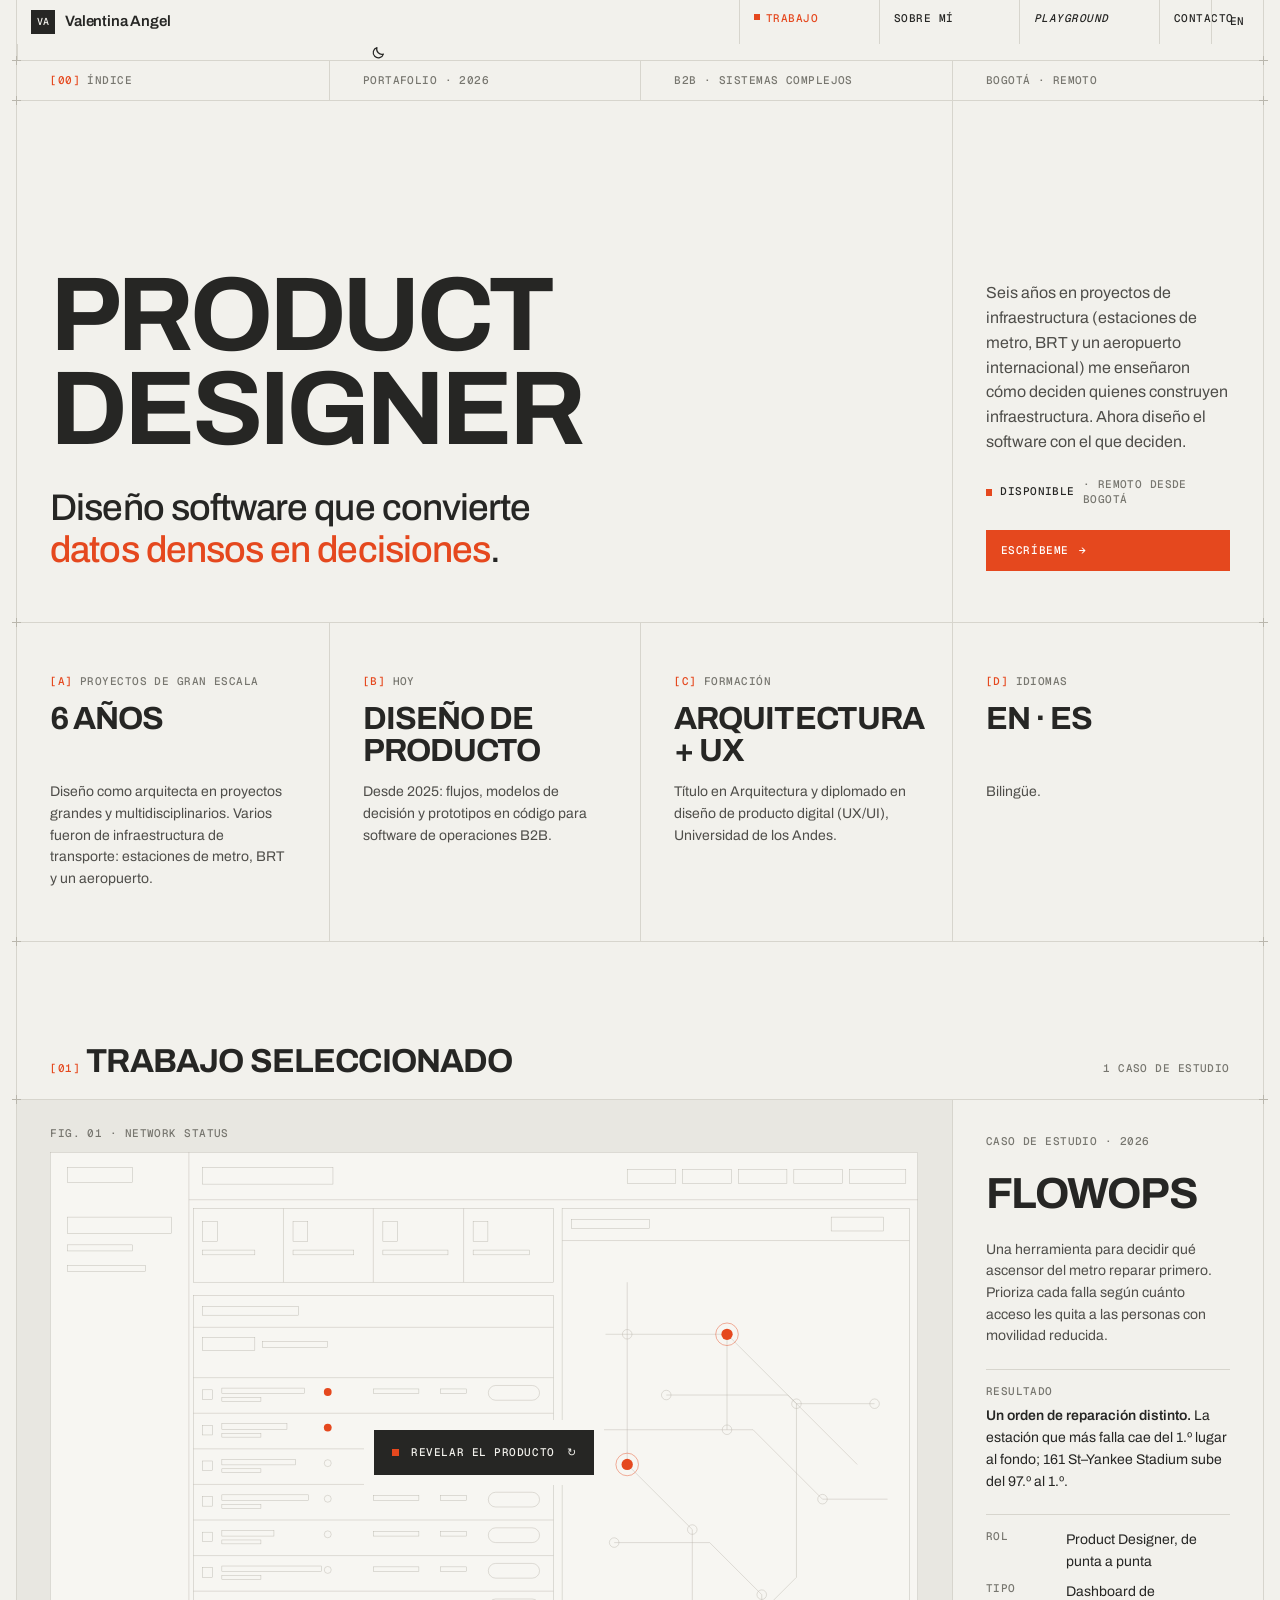
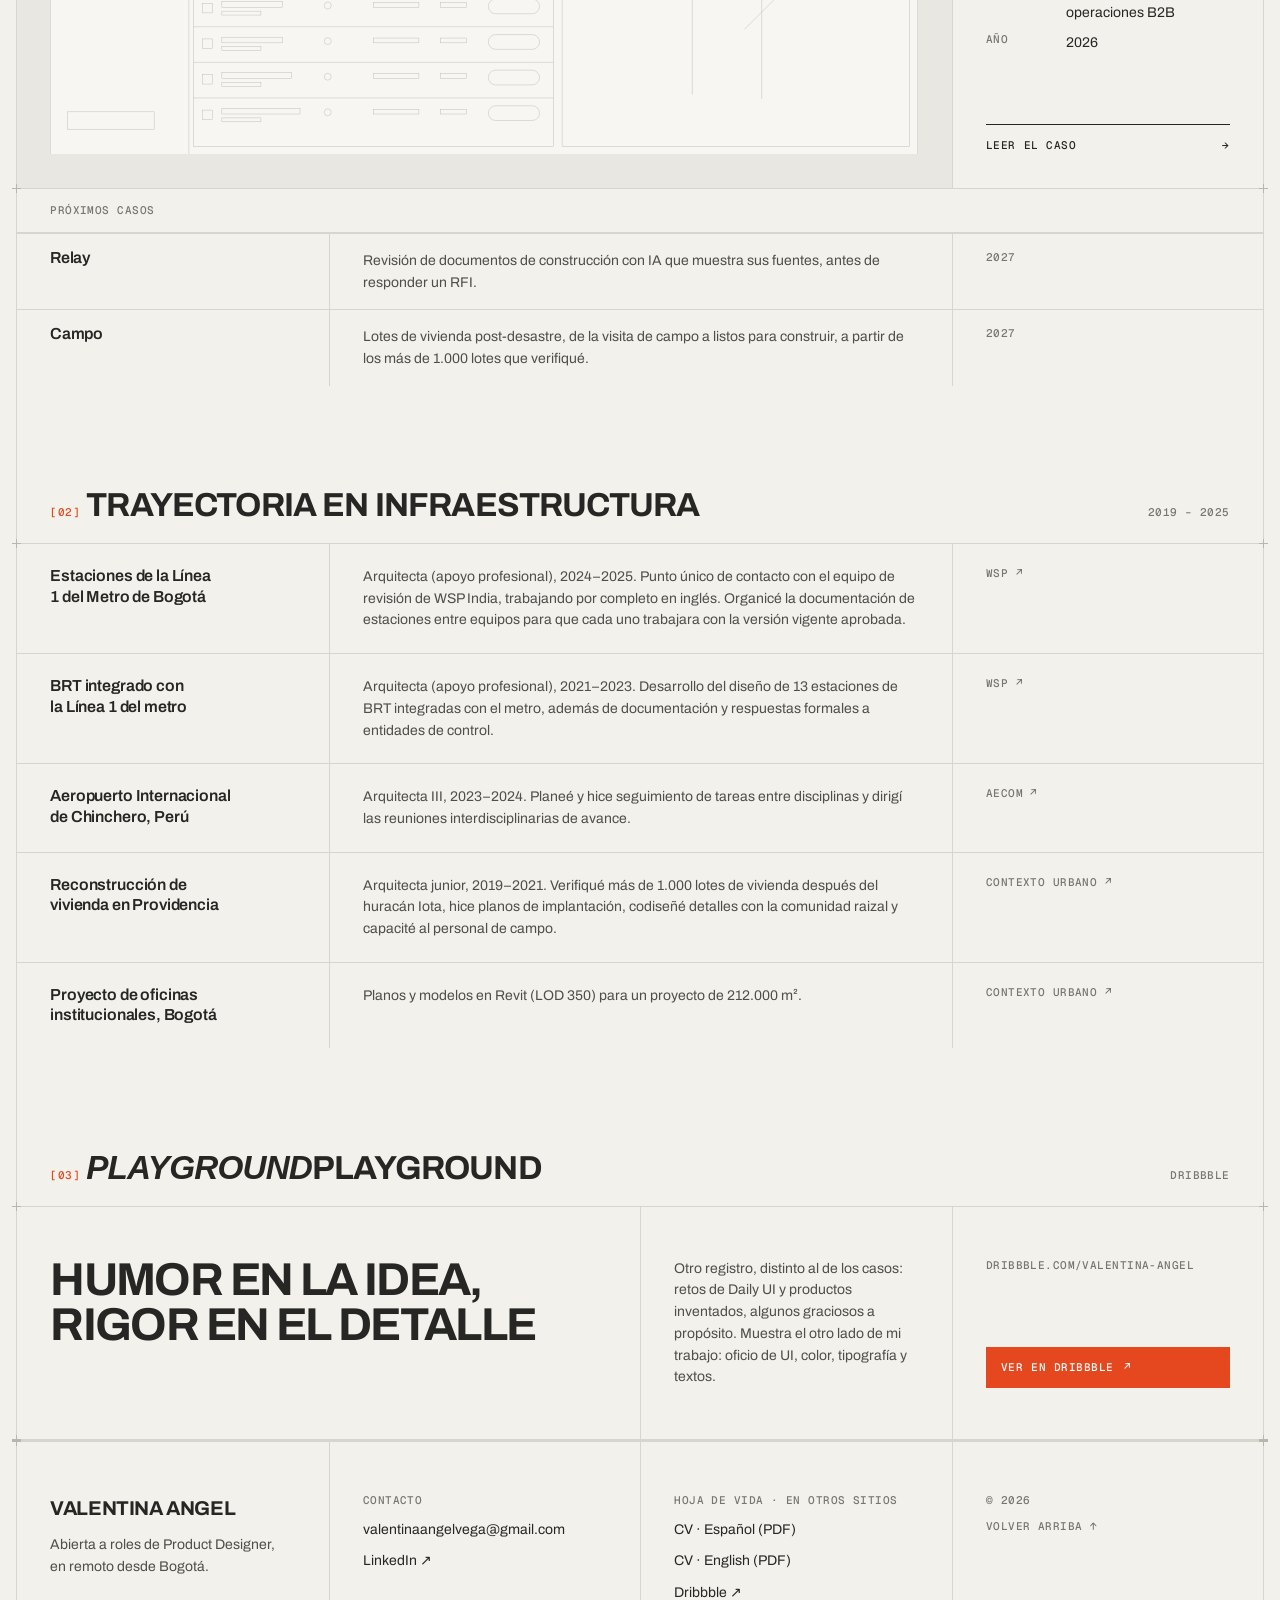
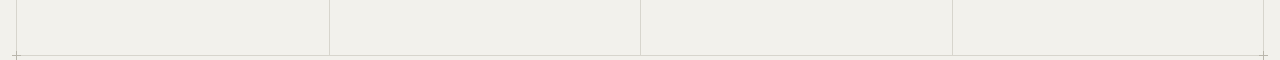
==== commit 44287d62: "Add files via upload" ====
--- a/index.html
+++ b/index.html
@@ -1,18 +1,18 @@
 <!doctype html>
-<html lang="en">
+<html lang="es">
 <head>
 <meta charset="utf-8">
 <meta name="viewport" content="width=device-width, initial-scale=1, viewport-fit=cover">
 <title>Valentina Angel · Product Designer</title>
 <style>:root{padding-top:env(safe-area-inset-top,0px);padding-bottom:env(safe-area-inset-bottom,0px)}body{margin:0}img{max-width:100%}[hidden]{display:none!important}</style>
-<meta name="description" content="Product Designer for complex B2B systems. I design software that turns dense data into decisions. Case study: FlowOps, a decision tool for subway elevator repairs.">
-<link rel="canonical" href="https://vangelvega.github.io/">
+<meta name="description" content="Product Designer para sistemas B2B complejos. Diseño software que convierte datos densos en decisiones. Caso de estudio: FlowOps, una herramienta de decisión para reparar ascensores del metro.">
+<link rel="canonical" href="https://vangelvega.github.io/es/">
 <meta property="og:type" content="website">
 <meta property="og:site_name" content="Valentina Angel">
-<meta property="og:locale" content="en_US">
+<meta property="og:locale" content="es_CO">
 <meta property="og:title" content="Valentina Angel · Product Designer">
-<meta property="og:description" content="Product Designer for complex B2B systems. I design software that turns dense data into decisions. Case study: FlowOps, a decision tool for subway elevator repairs.">
-<meta property="og:url" content="https://vangelvega.github.io/">
+<meta property="og:description" content="Product Designer para sistemas B2B complejos. Diseño software que convierte datos densos en decisiones. Caso de estudio: FlowOps, una herramienta de decisión para reparar ascensores del metro.">
+<meta property="og:url" content="https://vangelvega.github.io/es/">
 <meta property="og:image" content="https://vangelvega.github.io/img/og.png">
 <meta property="og:image:width" content="1200">
 <meta property="og:image:height" content="630">
@@ -22,25 +22,26 @@
 <link rel="preconnect" href="https://fonts.googleapis.com">
 <link rel="preconnect" href="https://fonts.gstatic.com" crossorigin>
 <link rel="stylesheet" href="https://fonts.googleapis.com/css2?family=Archivo:wght@400;500;600;700&family=Geist+Mono:wght@400;500&display=swap">
-<link rel="stylesheet" href="assets/site.css">
-<link rel="alternate" hreflang="en" href="./">
-<link rel="alternate" hreflang="es" href="es/">
+<link rel="stylesheet" href="../assets/site.css">
+<link rel="alternate" hreflang="en" href="../">
+<link rel="alternate" hreflang="es" href="./">
 <script>try{var t=localStorage.getItem("theme");if(t==="dark"||t==="light")document.documentElement.setAttribute("data-theme",t)}catch(e){}</script>
 </head>
 <body>
-<a class="skip" href="#main">Skip to content</a>
+<a class="skip" href="#main">Saltar al contenido</a>
 <div class="frame">
 
 <header class="top band">
   <div class="cells">
-    <div class="cell"><a class="brand" href="#home" aria-label="Valentina Angel, home"><span class="mark" aria-hidden="true">VA</span><span>Valentina Angel</span></a></div>
-    <nav aria-label="Main" style="display:contents">
-      <div class="cell nav"><a href="#home" data-nav="home">Work</a></div>
-      <div class="cell nav"><a href="#about" data-nav="about">About</a></div>
-      <div class="cell nav"><a href="#contact" data-nav="contact">Contact</a></div>
+    <div class="cell"><a class="brand" href="#home" aria-label="Valentina Angel, inicio"><span class="mark" aria-hidden="true">VA</span><span>Valentina Angel</span></a></div>
+    <nav aria-label="Principal" style="display:contents">
+      <div class="cell nav"><a href="#home" data-nav="home">Trabajo</a></div>
+      <div class="cell nav"><a href="#about" data-nav="about">Sobre mí</a></div>
+      <div class="cell nav"><a class="playlink" href="#playground" data-nav="playground" aria-label="Playground"><span class="pl" aria-hidden="true"><i>P</i><i>l</i><i>a</i><i>y</i><i>g</i><i>r</i><i>o</i><i>u</i><i>n</i><i>d</i></span></a></div>
+      <div class="cell nav"><a href="#contact" data-nav="contact">Contacto</a></div>
     </nav>
-    <div class="cell pref"><a href="es/" hreflang="es" lang="es" data-lang-link aria-label="ES, ver en español">ES</a></div>
-    <div class="cell pref"><button type="button" data-theme-toggle data-label-dark="Switch to dark mode" data-label-light="Switch to light mode" aria-label="Switch to dark mode">
+    <div class="cell pref"><a href="../" hreflang="en" lang="en" data-lang-link aria-label="EN, view in English">EN</a></div>
+    <div class="cell pref"><button type="button" data-theme-toggle data-label-dark="Cambiar a modo oscuro" data-label-light="Cambiar a modo claro" aria-label="Cambiar a modo oscuro">
       <svg class="i-moon" viewBox="0 0 20 20" width="16" height="16" aria-hidden="true"><path d="M15.5 12.6A6.5 6.5 0 0 1 7.4 4.5a6.5 6.5 0 1 0 8.1 8.1Z" fill="none" stroke="currentColor" stroke-width="1.5" stroke-linejoin="round"/></svg>
       <svg class="i-sun" viewBox="0 0 20 20" width="16" height="16" aria-hidden="true"><circle cx="10" cy="10" r="3.5" fill="none" stroke="currentColor" stroke-width="1.5"/><path d="M10 1.5v2.2M10 16.3v2.2M1.5 10h2.2M16.3 10h2.2M4 4l1.6 1.6M14.4 14.4 16 16M4 16l1.6-1.6M14.4 5.6 16 4" stroke="currentColor" stroke-width="1.5" stroke-linecap="round"/></svg>
     </button></div>
@@ -50,41 +51,41 @@
 <main id="main">
 
   <!-- HOME -->
-  <section class="view" id="view-home" aria-label="Work">
+  <section class="view" id="view-home" aria-label="Trabajo">
     <div class="band strip">
       <div class="cells">
-        <div class="cell label"><span class="idx">[00]</span> Index</div>
-        <div class="cell label">Portfolio · 2026</div>
-        <div class="cell label">B2B · Complex systems</div>
-        <div class="cell label">Bogotá · Remote</div>
+        <div class="cell label"><span class="idx">[00]</span> Índice</div>
+        <div class="cell label">Portafolio · 2026</div>
+        <div class="cell label">B2B · Sistemas complejos</div>
+        <div class="cell label">Bogotá · Remoto</div>
       </div>
     </div>
 
     <div class="band hero">
       <div class="cells">
-        <div class="cell span-3 big"><h1>Product Designer</h1><p class="tagline">I design software that turns <em>dense data into decisions</em>.</p></div>
+        <div class="cell span-3 big"><h1>Product Designer</h1><p class="tagline">Diseño software que convierte <em>datos densos en decisiones</em>.</p></div>
         <div class="cell side">
-          <p class="lede">Six years on infrastructure projects (metro stations, BRT and an international airport) taught me how the people who build infrastructure decide. Now I design the software they decide with.</p>
-          <div class="status label"><i aria-hidden="true"></i><b>Open to work</b> · Remote from Bogotá</div>
-          <a class="btn solid" href="#contact">Get in touch <span class="arr" aria-hidden="true">→</span></a>
-        </div>
-      </div>
-    </div>
-
-    <div class="band proof" role="group" aria-label="Profile">
-      <div class="cells"><div class="cell"><span class="label"><span class="idx">[A]</span> Large-scale projects</span><span class="num">6 years</span><p>Design work as an architect on large, multidisciplinary projects. Several were transport infrastructure: metro stations, BRT and an airport.</p></div><div class="cell"><span class="label"><span class="idx">[B]</span> Now</span><span class="num">Product design</span><p>Since 2025: flows, decision models and coded prototypes for B2B operations software.</p></div><div class="cell"><span class="label"><span class="idx">[C]</span> Education</span><span class="num">Architecture + UX</span><p>Bachelor of Architecture and a diploma in digital product design (UX/UI), Universidad de los Andes.</p></div><div class="cell"><span class="label"><span class="idx">[D]</span> Languages</span><span class="num">EN · ES</span><p>Bilingual.</p></div></div>
+          <p class="lede">Seis años en proyectos de infraestructura (estaciones de metro, BRT y un aeropuerto internacional) me enseñaron cómo deciden quienes construyen infraestructura. Ahora diseño el software con el que deciden.</p>
+          <div class="status label"><i aria-hidden="true"></i><b>Disponible</b> · Remoto desde Bogotá</div>
+          <a class="btn solid" href="#contact">Escríbeme <span class="arr" aria-hidden="true">→</span></a>
+        </div>
+      </div>
+    </div>
+
+    <div class="band proof" role="group" aria-label="Perfil">
+      <div class="cells"><div class="cell"><span class="label"><span class="idx">[A]</span> Proyectos de gran escala</span><span class="num">6 años</span><p>Diseño como arquitecta en proyectos grandes y multidisciplinarios. Varios fueron de infraestructura de transporte: estaciones de metro, BRT y un aeropuerto.</p></div><div class="cell"><span class="label"><span class="idx">[B]</span> Hoy</span><span class="num">Diseño de producto</span><p>Desde 2025: flujos, modelos de decisión y prototipos en código para software de operaciones B2B.</p></div><div class="cell"><span class="label"><span class="idx">[C]</span> Formación</span><span class="num">Arquitectura + UX</span><p>Título en Arquitectura y diplomado en diseño de producto digital (UX/UI), Universidad de los Andes.</p></div><div class="cell"><span class="label"><span class="idx">[D]</span> Idiomas</span><span class="num">EN · ES</span><p>Bilingüe.</p></div></div>
     </div>
 
     <div class="band shead">
-      <div class="cells"><div class="cell span-4"><h2><span class="label idx">[01]</span> Selected work</h2><span class="label">1 case study</span></div></div>
+      <div class="cells"><div class="cell span-4"><h2><span class="label idx">[01]</span> Trabajo seleccionado</h2><span class="label">1 caso de estudio</span></div></div>
     </div>
     <div class="band">
       <div class="feature">
         <div class="pic flip" data-flip>
           <span class="tag label">Fig. 01 · Network status</span>
-          <button class="flip-back" type="button" hidden><span aria-hidden="true">↺</span> Hide</button>
+          <button class="flip-back" type="button" hidden><span aria-hidden="true">↺</span> Ocultar</button>
           <div class="flip-inner">
-            <button class="face f-front" type="button" aria-expanded="false" aria-controls="fo-shot" aria-label="Reveal the FlowOps screenshot">
+            <button class="face f-front" type="button" aria-expanded="false" aria-controls="fo-shot" aria-label="Revelar la captura de FlowOps">
             <svg class="wire" viewBox="0 0 2000 1389" preserveAspectRatio="none" aria-hidden="true">
               <g fill="none" stroke="currentColor" vector-effect="non-scaling-stroke">
                 <rect x="1" y="1" width="1998" height="1387"/><path d="M320 0V1389M320 110H2000"/>
@@ -102,358 +103,358 @@
               <g fill="var(--accent)"><circle cx="640" cy="553" r="9"/><circle cx="640" cy="635" r="9"/><circle cx="1560" cy="420" r="13"/><circle cx="1330" cy="720" r="13"/></g>
               <g fill="none" stroke="var(--accent)" vector-effect="non-scaling-stroke"><circle cx="1560" cy="420" r="26"/><circle cx="1330" cy="720" r="26"/></g>
             </svg>
-              <span class="reveal"><i aria-hidden="true"></i>Reveal the product<span class="arr" aria-hidden="true">↻</span></span>
+              <span class="reveal"><i aria-hidden="true"></i>Revelar el producto<span class="arr" aria-hidden="true">↻</span></span>
             </button>
             <div class="face f-back" id="fo-shot" inert>
-              <a href="#flowops" aria-label="Read the FlowOps case study"><img src="img/flowops/00-dashboard.webp" width="2000" height="1389" alt="FlowOps Network status: the queue of elevator outages and the subway map"></a>
+              <a href="#flowops" aria-label="Leer el caso FlowOps"><img src="../img/flowops/00-dashboard.webp" width="2000" height="1389" alt="Vista Network status de FlowOps: la cola de ascensores fuera de servicio y el mapa del metro"></a>
             </div>
           </div>
         </div>
         <div class="info">
-          <span class="label">Case study · 2026</span>
+          <span class="label">Caso de estudio · 2026</span>
           <h3><a href="#flowops">FlowOps</a></h3>
-          <p class="desc">A decision tool that orders subway elevator outages by the step-free access each one takes away.</p>
-          <div class="result"><span class="label">Result</span><span><strong>A different repair order.</strong> The station that fails most drops from 1st to the bottom; 161 St–Yankee Stadium rises from 97th to 1st.</span></div>
-          <dl class="kv"><div><dt class="label">Role</dt><dd>Product Designer, end to end</dd></div><div><dt class="label">Type</dt><dd>B2B operations dashboard</dd></div><div><dt class="label">Year</dt><dd>2026</dd></div></dl>
-          <a class="go" href="#flowops">Read case study <span class="arr" aria-hidden="true">→</span></a>
-        </div>
-      </div>
-    </div>
-    <div class="band upc" aria-label="Upcoming case studies">
-      <div class="upc-head label">Upcoming case studies</div>
-      <div class="row"><h4>Relay</h4><p>Construction document review with AI that shows its sources, before answering an RFI.</p><span class="label">2027</span></div>
-          <div class="row"><h4>Campo</h4><p>Post-disaster housing plots, from the field visit to ready-to-build, drawing on the 1,000+ plots I verified.</p><span class="label">2027</span>
+          <p class="desc">Una herramienta para decidir qué ascensor del metro reparar primero. Prioriza cada falla según cuánto acceso les quita a las personas con movilidad reducida.</p>
+          <div class="result"><span class="label">Resultado</span><span><strong>Un orden de reparación distinto.</strong> La estación que más falla cae del 1.º lugar al fondo; 161 St–Yankee Stadium sube del 97.º al 1.º.</span></div>
+          <dl class="kv"><div><dt class="label">Rol</dt><dd>Product Designer, de punta a punta</dd></div><div><dt class="label">Tipo</dt><dd>Dashboard de operaciones B2B</dd></div><div><dt class="label">Año</dt><dd>2026</dd></div></dl>
+          <a class="go" href="#flowops">Leer el caso <span class="arr" aria-hidden="true">→</span></a>
+        </div>
+      </div>
+    </div>
+    <div class="band upc" aria-label="Próximos casos">
+      <div class="upc-head label">Próximos casos</div>
+      <div class="row"><h4>Relay</h4><p>Revisión de documentos de construcción con IA que muestra sus fuentes, antes de responder un RFI.</p><span class="label">2027</span></div>
+          <div class="row"><h4>Campo</h4><p>Lotes de vivienda post-desastre, de la visita de campo a listos para construir, a partir de los más de 1.000 lotes que verifiqué.</p><span class="label">2027</span>
     </div>
 
     <div class="band shead">
-      <div class="cells"><div class="cell span-4"><h2><span class="label idx">[02]</span> Background in infrastructure</h2><span class="label">2019 – 2025</span></div></div>
+      <div class="cells"><div class="cell span-4"><h2><span class="label idx">[02]</span> Trayectoria en infraestructura</h2><span class="label">2019 – 2025</span></div></div>
     </div>
     <div class="band">
-      <div class="bg-row"><h3>Bogotá Metro Line 1 stations</h3><p>Architect (Professional Support), 2024–2025. Single point of contact for WSP India's review team, working fully in English. Organized station documentation across teams so each one worked from the current approved version.</p><a class="label org" href="https://www.wsp.com/" target="_blank" rel="noopener" aria-label="WSP, official site, opens in a new tab">WSP<span aria-hidden="true"> ↗</span></a></div>
-        <div class="bg-row"><h3>BRT integrated with Metro Line 1</h3><p>Architect (Professional Support), 2021–2023. Design development of 13 BRT stations integrated with the metro, plus documentation and formal responses to oversight entities.</p><a class="label org" href="https://www.wsp.com/" target="_blank" rel="noopener" aria-label="WSP, official site, opens in a new tab">WSP<span aria-hidden="true"> ↗</span></a></div>
-        <div class="bg-row"><h3>Chinchero International Airport, Peru</h3><p>Architect III, 2023–2024. Planned and tracked tasks across disciplines and ran the interdisciplinary progress meetings.</p><a class="label org" href="https://aecom.com/" target="_blank" rel="noopener" aria-label="AECOM, official site, opens in a new tab">AECOM<span aria-hidden="true"> ↗</span></a></div>
-        <div class="bg-row"><h3>Housing reconstruction in Providencia</h3><p>Junior Architect, 2019–2021. Verified 1,000+ housing plots after Hurricane Iota, produced site plans, co-designed details with the Raizal community and trained field staff.</p><a class="label org" href="https://www.contextourbano.com.co/" target="_blank" rel="noopener" aria-label="Contexto Urbano, official site, opens in a new tab">Contexto Urbano<span aria-hidden="true"> ↗</span></a></div>
-        <div class="bg-row"><h3>Institutional office project, Bogotá</h3><p>Drawings and Revit models (LOD 350) for a 212,000 m² project.</p><a class="label org" href="https://www.contextourbano.com.co/" target="_blank" rel="noopener" aria-label="Contexto Urbano, official site, opens in a new tab">Contexto Urbano<span aria-hidden="true"> ↗</span></a>
-    </div>
-
-    <div class="band shead">
-      <div class="cells"><div class="cell span-4"><h2><span class="label idx">[03]</span> Playground</h2><span class="label">Dribbble</span></div></div>
+      <div class="bg-row"><h3>Estaciones de la Línea 1 del Metro de Bogotá</h3><p>Arquitecta (apoyo profesional), 2024–2025. Punto único de contacto con el equipo de revisión de WSP India, trabajando por completo en inglés. Organicé la documentación de estaciones entre equipos para que cada uno trabajara con la versión vigente aprobada.</p><a class="label org" href="https://www.wsp.com/" target="_blank" rel="noopener" aria-label="WSP, sitio oficial, abre en una pestaña nueva">WSP<span aria-hidden="true"> ↗</span></a></div>
+        <div class="bg-row"><h3>BRT integrado con la Línea 1 del metro</h3><p>Arquitecta (apoyo profesional), 2021–2023. Desarrollo del diseño de 13 estaciones de BRT integradas con el metro, además de documentación y respuestas formales a entidades de control.</p><a class="label org" href="https://www.wsp.com/" target="_blank" rel="noopener" aria-label="WSP, sitio oficial, abre en una pestaña nueva">WSP<span aria-hidden="true"> ↗</span></a></div>
+        <div class="bg-row"><h3>Aeropuerto Internacional de Chinchero, Perú</h3><p>Arquitecta III, 2023–2024. Planeé y hice seguimiento de tareas entre disciplinas y dirigí las reuniones interdisciplinarias de avance.</p><a class="label org" href="https://aecom.com/" target="_blank" rel="noopener" aria-label="AECOM, sitio oficial, abre en una pestaña nueva">AECOM<span aria-hidden="true"> ↗</span></a></div>
+        <div class="bg-row"><h3>Reconstrucción de vivienda en Providencia</h3><p>Arquitecta junior, 2019–2021. Verifiqué más de 1.000 lotes de vivienda después del huracán Iota, hice planos de implantación, codiseñé detalles con la comunidad raizal y capacité al personal de campo.</p><a class="label org" href="https://www.contextourbano.com.co/" target="_blank" rel="noopener" aria-label="Contexto Urbano, sitio oficial, abre en una pestaña nueva">Contexto Urbano<span aria-hidden="true"> ↗</span></a></div>
+        <div class="bg-row"><h3>Proyecto de oficinas institucionales, Bogotá</h3><p>Planos y modelos en Revit (LOD 350) para un proyecto de 212.000 m².</p><a class="label org" href="https://www.contextourbano.com.co/" target="_blank" rel="noopener" aria-label="Contexto Urbano, sitio oficial, abre en una pestaña nueva">Contexto Urbano<span aria-hidden="true"> ↗</span></a>
+    </div>
+
+    <div class="band shead" id="playground">
+      <div class="cells"><div class="cell span-4"><h2><span class="label idx">[03]</span> <span class="pl pl-title" aria-hidden="true"><i>P</i><i>l</i><i>a</i><i>y</i><i>g</i><i>r</i><i>o</i><i>u</i><i>n</i><i>d</i></span><span class="vh">Playground</span></h2><span class="label">Dribbble</span></div></div>
     </div>
     <div class="band play">
       <div class="cells">
-        <div class="cell span-2"><span class="big">Playful UI, serious craft</span></div>
-        <div class="cell"><p>A different register from the case studies: Daily UI challenges and invented products, some of them funny on purpose. It shows the other side of my work: UI craft, color, typography and words.</p></div>
-        <div class="cell"><span class="label">dribbble.com/valentina-angel</span><a class="btn" href="https://dribbble.com/valentina-angel" target="_blank" rel="noopener">View on Dribbble <span class="arr" aria-hidden="true">↗</span></a></div>
+        <div class="cell span-2"><span class="big">Humor en la idea, rigor en el detalle</span></div>
+        <div class="cell"><p>Otro registro, distinto al de los casos: retos de Daily UI y productos inventados, algunos graciosos a propósito. Muestra el otro lado de mi trabajo: oficio de UI, color, tipografía y textos.</p></div>
+        <div class="cell"><span class="label">dribbble.com/valentina-angel</span><a class="btn solid" href="https://dribbble.com/valentina-angel" target="_blank" rel="noopener">Ver en Dribbble <span class="arr" aria-hidden="true">↗</span></a></div>
       </div>
     </div>
   </section>
 
   <!-- ABOUT -->
-  <section class="view" id="view-about" aria-label="About" hidden>
+  <section class="view" id="view-about" aria-label="Sobre mí" hidden>
     <div class="band phead">
-      <div class="cells"><div class="cell span-4"><span class="label"><span class="idx">[00]</span> About</span><h1>Valentina Angel</h1></div></div>
+      <div class="cells"><div class="cell span-4"><span class="label"><span class="idx">[00]</span> Sobre mí</span><h1>Valentina Angel</h1></div></div>
     </div>
     <div class="band">
       <div class="cells">
         <div class="cell span-3"><div class="prose">
-          <p>I'm a Product Designer focused on complex B2B products: operations tools and dense data.</p>
-          <p>Before moving into product design in 2025, I spent six years as an architect on infrastructure projects: Bogotá Metro Line 1 stations and its integrated BRT with WSP, Chinchero airport in Peru with AECOM, and housing reconstruction in Providencia after Hurricane Iota. In Providencia I verified more than 1,000 plots in the field, drew site plans and worked out details with families of the Raizal community.</p>
-          <p>My strongest work is in flows and decision models: deciding what the system counts before drawing what it shows. I prototype in code with AI and refine in Figma.</p>
-          <p><a class="lnk" href="#flowops">Read the FlowOps case study →</a></p>
+          <p>Soy Product Designer enfocada en productos B2B complejos: herramientas de operación y datos densos.</p>
+          <p>Antes de pasar al diseño de producto en 2025, trabajé seis años como arquitecta en proyectos de infraestructura: las estaciones de la Línea 1 del Metro de Bogotá y su BRT integrado con WSP, el aeropuerto de Chinchero en Perú con AECOM, y la reconstrucción de vivienda en Providencia después del huracán Iota. En Providencia verifiqué más de 1.000 lotes en campo, dibujé planos de implantación y definí detalles con familias de la comunidad raizal.</p>
+          <p>Mi trabajo más fuerte está en los flujos y los modelos de decisión: definir qué cuenta el sistema antes de dibujar qué muestra. Prototipo en código con IA y refino en Figma.</p>
+          <p><a class="lnk" href="#flowops">Leer el caso FlowOps →</a></p>
         </div></div>
         <div class="cell"><div class="facts">
-        <div><dt class="label">Based in</dt><dd>Bogotá, Colombia <span>· open to remote</span></dd></div>
-        <div><dt class="label">Education</dt><dd>Bachelor of Architecture <span>· Universidad de los Andes, 2018</span></dd><dd>Minor in Industrial and Product Design <span>· Universidad de los Andes, 2016</span></dd><dd>Diploma in Digital Product Innovation and Design (UX/UI) <span>· Universidad de los Andes, 2024</span></dd><dd>UX/UI Designer program <span>· Uxcel, 2026</span></dd></div>
-        <div><dt class="label">Languages</dt><dd>Spanish <span>· native</span></dd><dd>English <span>· bilingual</span></dd><dd>French <span>· limited working proficiency</span></dd></div>
-        <div><dt class="label">Tools</dt><dd>Figma; coded prototypes in HTML, CSS and JavaScript, built with AI</dd></div>
-        <div><dt class="label">Looking for</dt><dd>Product Designer roles in B2B and complex systems</dd></div>
-        <div><dt class="label">Résumé</dt><dd><a class="lnk" href="Valentina-Angel-Vega-CV-UX-Product-Designer_2026.pdf" target="_blank" rel="noopener">Download CV (PDF)</a></dd></div>
+        <div><dt class="label">Ubicación</dt><dd>Bogotá, Colombia <span>· disponible en remoto</span></dd></div>
+        <div><dt class="label">Formación</dt><dd>Arquitectura <span>· Universidad de los Andes, 2018</span></dd><dd>Opción en Diseño Industrial y de Producto <span>· Universidad de los Andes, 2016</span></dd><dd>Diplomado en Innovación y Diseño de Producto Digital (UX/UI) <span>· Universidad de los Andes, 2024</span></dd><dd>Programa UX/UI Designer <span>· Uxcel, 2026</span></dd></div>
+        <div><dt class="label">Idiomas</dt><dd class="bul">Español <span>· nativo</span></dd><dd class="bul">Inglés <span>· bilingüe</span></dd><dd class="bul">Francés <span>· competencia profesional limitada</span></dd></div>
+        <div><dt class="label">Herramientas</dt><dd>Figma; prototipos en código con HTML, CSS y JavaScript, construidos con IA</dd></div>
+        <div><dt class="label">Busco</dt><dd>Roles de Product Designer en B2B y sistemas complejos</dd></div>
+        <div><dt class="label">Hoja de vida · PDF</dt><dd><a class="lnk" href="../Valentina-Angel-Vega-CV-Disenadora-UX-Product-Designer_2026_ES.pdf" hreflang="es" lang="es" target="_blank" rel="noopener">Descargar en español</a></dd><dd><a class="lnk" href="../Valentina-Angel-Vega-CV-UX-Product-Designer_2026.pdf" hreflang="en" lang="en" target="_blank" rel="noopener">Download in English</a></dd></div>
         </div></div>
       </div>
     </div>
     <div class="band shead">
-      <div class="cells"><div class="cell span-4"><h2><span class="label idx">[01]</span> How I work</h2><span class="label">Method</span></div></div>
+      <div class="cells"><div class="cell span-4"><h2><span class="label idx">[01]</span> Cómo trabajo</h2><span class="label">Método</span></div></div>
     </div>
     <div class="band how">
-      <div class="cells cells-3"><div class="cell"><span class="label"><span class="idx">[A]</span></span><h3>Decide what the system counts before drawing it</h3><p>In FlowOps, ranking outages by access lost instead of by failures reordered the queue before any screen existed. The interface could stay simple because the number behind it was right.</p></div><div class="cell"><span class="label"><span class="idx">[B]</span></span><h3>Design the bad states, not only the happy path</h3><p>A failed send, an unconfirmed entrapment, an approval made by mistake. Each one gets a designed answer, because those are the moments an operator can't afford to guess.</p></div><div class="cell"><span class="label"><span class="idx">[C]</span></span><h3>Evidence, labeled for what it is</h3><p>Open data, public audits and tool reviews back each decision. What is simulated, estimated or assumed says so on the page.</p></div></div>
+      <div class="cells cells-3"><div class="cell"><span class="label"><span class="idx">[A]</span></span><h3>Definir qué cuenta el sistema antes de dibujarlo</h3><p>En FlowOps, ordenar las fallas por acceso perdido en vez de por número de fallas reordenó la cola antes de que existiera una sola pantalla. La interfaz pudo quedarse simple porque el número detrás era el correcto.</p></div><div class="cell"><span class="label"><span class="idx">[B]</span></span><h3>Diseñar los estados malos, no solo el camino feliz</h3><p>Un envío fallido, una alerta de personas atrapadas sin confirmar, una aprobación por error. Cada uno tiene una respuesta diseñada, porque son los momentos en que un operador no puede adivinar.</p></div><div class="cell"><span class="label"><span class="idx">[C]</span></span><h3>Evidencia, rotulada por lo que es</h3><p>Datos abiertos, auditorías públicas y reseñas de herramientas respaldan cada decisión. Lo simulado, estimado o supuesto lo dice en la página.</p></div></div>
     </div>
   </section>
 
   <!-- CASE STUDY -->
-  <section class="view" id="view-flowops" aria-label="FlowOps case study" hidden>
+  <section class="view" id="view-flowops" aria-label="Caso de estudio FlowOps" hidden>
     <div class="band">
     <div class="cs">
-      <nav class="toc" aria-label="On this page">
-        <span class="toc-title">On this page</span>
-        <a href="#flowops-summary" data-to="flowops-summary">Overview</a>
-        <a href="#flowops-glance" data-to="flowops-glance">At a glance</a>
-        <a href="#flowops-scene" data-to="flowops-scene">Setting the scene</a>
-        <a href="#flowops-model" data-to="flowops-model">The model</a>
-        <a href="#flowops-decision" data-to="flowops-decision">Product decision</a>
-        <a href="#flowops-challenge" data-to="flowops-challenge">Design challenge</a>
-        <a href="#flowops-product" data-to="flowops-product">The product</a>
-        <a href="#flowops-ai" data-to="flowops-ai">Where I used AI</a>
-        <a href="#flowops-validation" data-to="flowops-validation">Testing (simulated)</a>
-        <a href="#flowops-changes" data-to="flowops-changes">What the evidence changed</a>
-        <a href="#flowops-shipped" data-to="flowops-shipped">If this shipped</a>
+      <nav class="toc" aria-label="En esta página">
+        <span class="toc-title">En esta página</span>
+        <a href="#flowops-summary" data-to="flowops-summary">Resumen</a>
+        <a href="#flowops-glance" data-to="flowops-glance">De un vistazo</a>
+        <a href="#flowops-scene" data-to="flowops-scene">El contexto</a>
+        <a href="#flowops-model" data-to="flowops-model">El modelo</a>
+        <a href="#flowops-decision" data-to="flowops-decision">Decisión de producto</a>
+        <a href="#flowops-challenge" data-to="flowops-challenge">Reto de diseño</a>
+        <a href="#flowops-product" data-to="flowops-product">El producto</a>
+        <a href="#flowops-ai" data-to="flowops-ai">Dónde usé IA</a>
+        <a href="#flowops-validation" data-to="flowops-validation">Pruebas (simuladas)</a>
+        <a href="#flowops-changes" data-to="flowops-changes">Lo que cambió la evidencia</a>
+        <a href="#flowops-shipped" data-to="flowops-shipped">Si esto saliera a producción</a>
       </nav>
 
       <article class="cs-main">
-        <a class="back" href="#home">← All work</a>
-
-        <!-- Overview -->
+        <a class="back" href="#home">← Todo el trabajo</a>
+
+        <!-- Resumen -->
         <div id="flowops-summary" class="block" style="margin-top:0">
-          <h1>Prioritizing elevator repairs by the step-free access each outage takes away</h1>
-          <p class="cs-intro">In the New York subway, one broken elevator can close a station to anyone who can't take the stairs. Choosing which to fix first means knowing how many riders lose access, not how often an elevator fails.</p>
-
-          <figure class="shot proto" data-proto="flowops/index.html" data-title="FlowOps prototype">
+          <h1>Priorizar la reparación de ascensores según el acceso sin escalones que quita cada falla</h1>
+          <p class="cs-intro">En el metro de Nueva York, un solo ascensor dañado puede cerrar una estación a cualquiera que no pueda usar las escaleras. Elegir cuál arreglar primero exige saber cuántos pasajeros pierden el acceso, no qué tan seguido falla un ascensor.</p>
+
+          <figure class="shot proto" data-proto="../flowops/index.html" data-title="Prototipo de FlowOps">
             <div class="proto-stage">
-              <div class="proto-bar"><span>FlowOps · prototype v8</span><button type="button" class="proto-close">Close <span aria-hidden="true">✕</span></button></div>
+              <div class="proto-bar"><span>FlowOps · prototipo v8</span><button type="button" class="proto-close">Cerrar <span aria-hidden="true">✕</span></button></div>
               <div class="proto-view">
-                <img src="img/flowops/00-dashboard.webp" width="2000" height="1389" alt="FlowOps Network status: the queue of elevator outages on the left and the subway map on the right">
-                <a class="proto-launch" href="flowops/index.html" target="_blank" rel="noopener"><i aria-hidden="true"></i>Launch the prototype<span class="arr" aria-hidden="true">▸</span></a>
+                <img src="../img/flowops/00-dashboard.webp" width="2000" height="1389" alt="Vista Network status de FlowOps: la cola de ascensores fuera de servicio a la izquierda y el mapa del metro a la derecha">
+                <a class="proto-launch" href="../flowops/index.html" target="_blank" rel="noopener"><i aria-hidden="true"></i>Abrir el prototipo<span class="arr" aria-hidden="true">▸</span></a>
               </div>
             </div>
-            <figcaption><span>Live prototype (v8). A simulated shift on real MTA data. Best on desktop.</span><span class="proto-actions"><button type="button" class="proto-full">Full screen <span aria-hidden="true">⤢</span></button><a href="flowops/index.html" target="_blank" rel="noopener">Open in a new tab <span aria-hidden="true">↗</span></a></span></figcaption>
-          </figure>
-
-          <p><strong>An elevator with no backup on a critical route can close a whole station to people with reduced mobility.</strong> After six years designing transport infrastructure, I asked how a subway control center decides which elevator to fix first. New York's MTA publishes the data I needed to find out.</p>
-          <p><strong>I designed FlowOps, a decision tool that orders elevator outages by the step-free access each one takes away.</strong> The operator approves or changes the order.</p>
+            <figcaption><span>Prototipo en vivo (v8), en inglés. Un turno simulado sobre datos reales de la MTA. Mejor en computador.</span><span class="proto-actions"><button type="button" class="proto-full">Pantalla completa <span aria-hidden="true">⤢</span></button><a href="../flowops/index.html" target="_blank" rel="noopener">Abrir en otra pestaña <span aria-hidden="true">↗</span></a></span></figcaption>
+          </figure>
+
+          <p><strong>Un ascensor sin respaldo en una ruta crítica puede cerrar una estación entera a las personas con movilidad reducida.</strong> Después de seis años diseñando infraestructura de transporte, me pregunté cómo decide un centro de control del metro qué ascensor arreglar primero. La MTA de Nueva York publica los datos que necesitaba para averiguarlo.</p>
+          <p><strong>Diseñé FlowOps, una herramienta de decisión que ordena las fallas de ascensores según el acceso sin escalones que cada una quita.</strong> El operador aprueba o cambia el orden.</p>
 
           <dl class="facts-row">
-            <div><dt class="label">Role</dt><dd>Product Designer, end to end (solo)</dd></div>
-            <div><dt class="label">Status</dt><dd>Concept · coded prototype · 2026</dd></div>
-            <div><dt class="label">Type</dt><dd>B2B operations dashboard</dd></div>
-            <div><dt class="label">Tools</dt><dd>Figma · MTA Open Data · axe · Claude and Claude Design for analysis and prototyping</dd></div>
+            <div><dt class="label">Rol</dt><dd>Product Designer de principio a fin (en solitario)</dd></div>
+            <div><dt class="label">Estado</dt><dd>Concepto · prototipo en código · 2026</dd></div>
+            <div><dt class="label">Tipo</dt><dd>Dashboard de operaciones B2B</dd></div>
+            <div><dt class="label">Herramientas</dt><dd>Figma · datos abiertos de la MTA · axe · Claude y Claude Design para análisis y prototipado</dd></div>
           </dl>
         </div>
 
-        <!-- At a glance -->
+        <!-- De un vistazo -->
         <section id="flowops-glance" class="block">
-          <h2>At a glance</h2>
+          <h2>De un vistazo</h2>
           <div class="ps">
-            <div><h3 class="ps-h">Problem</h3><p>Ranking outages by how often an elevator fails points to the wrong station. Lexington Av/63 St has 252 failures, but every elevator there has a backup. One failure never cuts its step-free route.</p></div>
-            <div><h3 class="ps-h">Solution</h3><p>A queue ordered by how many daily riders depend on the lost access. Every priority explains itself, entrapments come first, and the operator approves each priority before it becomes a work order.</p></div>
-          </div>
-          <h3 class="h-sub">What the model changes</h3>
+            <div><h3 class="ps-h">Problema</h3><p>Ordenar las fallas según qué tan seguido falla un ascensor señala la estación equivocada. Lexington Av/63 St tiene 252 fallas, pero cada ascensor ahí tiene respaldo. Una falla nunca corta su ruta sin escalones.</p></div>
+            <div><h3 class="ps-h">Solución</h3><p>Una cola ordenada según cuántos pasajeros diarios dependen del acceso perdido. Cada prioridad se explica sola, las personas atrapadas van primero y el operador aprueba cada prioridad antes de que se convierta en orden de trabajo.</p></div>
+          </div>
+          <h3 class="h-sub">Lo que cambia el modelo</h3>
           <ul class="outcomes">
-            <li><strong>A different order.</strong> Lexington Av/63 St drops from 1st to the bottom. 161 St–Yankee Stadium rises from 97th to 1st.</li>
-            <li><strong>One direction counts half.</strong> Counting a one-direction loss as half cut total access lost by 29%.</li>
+            <li><strong>Un orden distinto.</strong> Lexington Av/63 St cae del 1.º lugar al fondo. 161 St–Yankee Stadium sube del 97.º al 1.º.</li>
+            <li><strong>Un sentido cuenta la mitad.</strong> Contar como media la pérdida en un solo sentido redujo el total de acceso perdido en un 29 %.</li>
           </ul>
         </section>
 
-        <!-- Setting the scene -->
+        <!-- El contexto -->
         <section id="flowops-scene" class="block">
-          <h2>Failure counts point to the wrong station.</h2>
-          <p>Availability rose to <strong>98%</strong> in 2025, yet outages hit <strong>17.7 a day</strong>, the most in 11 years and 26% above the 2015–2019 average. And <strong>9 of 10 accessible stations</strong> can lose their step-free route, fully or in one direction, when a single elevator fails.</p>
-          <p>I checked three sources:</p>
+          <h2>El conteo de fallas señala la estación equivocada.</h2>
+          <p>La disponibilidad subió al <strong>98 %</strong> en 2025, pero las fallas llegaron a <strong>17,7 al día</strong>, la cifra más alta en 11 años y un 26 % por encima del promedio de 2015–2019. Y <strong>9 de cada 10 estaciones accesibles</strong> pueden perder su ruta sin escalones, completa o en un sentido, cuando falla un solo ascensor.</p>
+          <p>Revisé tres fuentes:</p>
           <ul class="sources">
-            <li><strong>MTA open data</strong> (4 datasets, 386 elevators, 7,052 outages in 12 months). Failures point to the wrong station: the one that fails most never loses access.</li>
-            <li><strong>Public audits</strong> (NYC Comptroller, MTA Inspector General). An entrapment alert isn't proof, so confirming has to be deliberate.</li>
-            <li><strong>Tool reviews and job posts</strong> (Limble, UpKeep, Maximo, HxGN EAM, Fiix). Tools record work orders. None explains why one comes first.</li>
+            <li><strong>Datos abiertos de la MTA</strong> (4 conjuntos de datos, 386 ascensores, 7.052 fallas en 12 meses). Las fallas señalan la estación equivocada: la que más falla nunca pierde el acceso.</li>
+            <li><strong>Auditorías públicas</strong> (Contraloría de NYC, Inspector General de la MTA). Una alerta de persona atrapada no es prueba, así que confirmarla tiene que ser deliberado.</li>
+            <li><strong>Reseñas de herramientas y ofertas de empleo</strong> (Limble, UpKeep, Maximo, HxGN EAM, Fiix). Las herramientas registran órdenes de trabajo. Ninguna explica por qué una va primero.</li>
           </ul>
-          <p class="callout"><strong>The control center had no shared rule for the order.</strong> No public source says how the MTA prioritizes today, so I treat this as an assumption.</p>
-        </section>
-
-        <!-- The model -->
+          <p class="callout"><strong>El centro de control no tenía una regla compartida para el orden.</strong> Ninguna fuente pública dice cómo prioriza hoy la MTA, así que lo trato como un supuesto.</p>
+        </section>
+
+        <!-- El modelo -->
         <section id="flowops-model" class="block">
-          <h2>Priority measures who loses access, then explains itself.</h2>
-          <p>Maintenance teams rank work by <strong>consequence × probability</strong>. Here the failure already happened, so I measure consequence: <strong>how many daily riders depend on the lost access.</strong> A loss in both directions counts in full. One direction counts half. Probability only matters for stations one failure away from losing access.</p>
-          <figure class="shot">
-            <button type="button" class="zoom" aria-label="Enlarge image: two rankings of the same stations"><img src="img/flowops/model-two-rankings.webp" width="2000" height="1229" loading="lazy" alt="Two rankings of the same stations: by failures, Lexington Av/63 St is first and 161 St–Yankee Stadium is 97th; by step-free access lost, Yankee Stadium is first and Lexington is at the bottom"></button>
-            <figcaption>The same stations, ranked two ways. The one that fails most loses no access, because every elevator there has a backup.</figcaption>
+          <h2>La prioridad mide quién pierde el acceso, y luego se explica sola.</h2>
+          <p>Los equipos de mantenimiento priorizan el trabajo por <strong>consecuencia × probabilidad</strong>. Aquí la falla ya ocurrió, así que mido la consecuencia: <strong>cuántos pasajeros diarios dependen del acceso perdido.</strong> Una pérdida en ambos sentidos cuenta completa. En un solo sentido cuenta la mitad. La probabilidad solo importa para estaciones a una falla de perder el acceso.</p>
+          <figure class="shot">
+            <button type="button" class="zoom" aria-label="Ampliar imagen: dos clasificaciones de las mismas estaciones"><img src="../img/flowops/model-two-rankings.webp" width="2000" height="1229" loading="lazy" alt="Dos clasificaciones de las mismas estaciones: por fallas, Lexington Av/63 St es primera y 161 St–Yankee Stadium es 97.ª; por acceso sin escalones perdido, Yankee Stadium es primera y Lexington queda al fondo"></button>
+            <figcaption>Las mismas estaciones, clasificadas de dos formas. La que más falla no pierde acceso, porque cada ascensor ahí tiene respaldo.</figcaption>
           </figure>
           <div class="table-wrap">
             <table class="prio">
-              <thead><tr><th scope="col">Priority</th><th scope="col">When</th><th scope="col">Shown in the interface as</th></tr></thead>
+              <thead><tr><th scope="col">Prioridad</th><th scope="col">Cuándo</th><th scope="col">Cómo se muestra en la interfaz</th></tr></thead>
               <tbody>
-                <tr><th scope="row"><span class="dot dot-u"></span>Urgent</th><td data-label="When">People are trapped. Always above the queue.</td><td data-label="Shown in the interface as">Red dot, deadline to confirm</td></tr>
-                <tr><th scope="row"><span class="dot dot-h"></span>High</th><td data-label="When">20,000 or more daily entries lose access</td><td data-label="Shown in the interface as">1,660 or more est. step-free entries a day</td></tr>
-                <tr><th scope="row"><span class="dot dot-m"></span>Medium</th><td data-label="When">5,000 to 20,000, or no access in both directions</td><td data-label="Shown in the interface as">415 to 1,660</td></tr>
-                <tr><th scope="row"><span class="dot dot-l"></span>Low</th><td data-label="When">Under 5,000 in one direction, or one failure away</td><td data-label="Shown in the interface as">Under 415, or No backup elevator</td></tr>
+                <tr><th scope="row"><span class="dot dot-u"></span>Urgente</th><td data-label="Cuándo">Hay personas atrapadas. Siempre por encima de la cola.</td><td data-label="Cómo se muestra en la interfaz">Punto rojo, plazo para confirmar</td></tr>
+                <tr><th scope="row"><span class="dot dot-h"></span>Alta</th><td data-label="Cuándo">Pierden acceso 20.000 entradas diarias o más</td><td data-label="Cómo se muestra en la interfaz">1.660 o más entradas sin escalones estimadas al día</td></tr>
+                <tr><th scope="row"><span class="dot dot-m"></span>Media</th><td data-label="Cuándo">De 5.000 a 20.000, o sin acceso en ambos sentidos</td><td data-label="Cómo se muestra en la interfaz">De 415 a 1.660</td></tr>
+                <tr><th scope="row"><span class="dot dot-l"></span>Baja</th><td data-label="Cuándo">Menos de 5.000 en un sentido, o a una falla de perder el acceso</td><td data-label="Cómo se muestra en la interfaz">Menos de 415, o Sin ascensor de respaldo</td></tr>
               </tbody>
             </table>
           </div>
 
-          <h3 class="h-sub">The hard call: the kind of loss, or how many people it reaches?</h3>
-          <p><strong>Franklin Av (C)</strong> loses all step-free access with one failure, and about <strong>1,950</strong> people enter it a day. <strong>Times Sq–42 St (1 2 3)</strong> loses one direction, which carries about <strong>23,000</strong> entries a day.</p>
+          <h3 class="h-sub">La decisión difícil: ¿el tipo de pérdida, o a cuántas personas afecta?</h3>
+          <p><strong>Franklin Av (C)</strong> pierde todo su acceso sin escalones con una sola falla, y unas <strong>1.950</strong> personas entran ahí cada día. <strong>Times Sq–42 St (1 2 3)</strong> pierde un sentido, que concentra unas <strong>23.000</strong> entradas al día.</p>
           <ul class="options">
-            <li><span class="opt">A</span><div><strong>The kind of loss decides.</strong> Franklin goes first, but the number of High stations changes every day.</div></li>
-            <li><span class="opt">B</span><div><strong>Impact decides.</strong> Times Sq goes first, and a small station with no access can sink to the bottom.</div></li>
-            <li class="chosen"><span class="opt">C</span><div><strong>Impact, with a floor.</strong> Times Sq is High and Franklin is at least Medium.</div></li>
+            <li><span class="opt">A</span><div><strong>Decide el tipo de pérdida.</strong> Franklin va primero, pero el número de estaciones en Alta cambia cada día.</div></li>
+            <li><span class="opt">B</span><div><strong>Decide el impacto.</strong> Times Sq va primero, y una estación pequeña sin acceso puede hundirse al fondo.</div></li>
+            <li class="chosen"><span class="opt">C</span><div><strong>Impacto, con un piso.</strong> Times Sq queda en Alta y Franklin al menos en Media.</div></li>
           </ul>
-          <p><strong>I chose C because it follows the metric and still protects people who can't enter a station at all.</strong> Two rules come out of it:</p>
+          <p><strong>Elegí C porque sigue la métrica y aun así protege a quienes no pueden entrar a una estación.</strong> De ahí salen dos reglas:</p>
           <ul class="plain">
-            <li>A station with no access in both directions is at least Medium.</li>
-            <li>A station that still has access never goes ahead of one that lost it.</li>
+            <li>Una estación sin acceso en ambos sentidos queda al menos en Media.</li>
+            <li>Una estación que todavía tiene acceso nunca va antes que una que lo perdió.</li>
           </ul>
-          <p>Recurrence and age show as reasons, never as points. Outages over 5 days go to the accessibility lead.</p>
-
-          <h3 class="h-sub">Step-free entries are an estimate</h3>
-          <p>The ranking uses total entries. The interface shows <strong>estimated step-free entries</strong>: 8.3% of riders, the share of New Yorkers with difficulty walking (ACS 2024). It can fall short or overshoot, so it's labeled an estimate and never changes the order.</p>
-        </section>
-
-        <!-- Product decision -->
+          <p>La recurrencia y la antigüedad se muestran como razones, nunca como puntos. Las fallas de más de 5 días pasan al responsable de accesibilidad.</p>
+
+          <h3 class="h-sub">Las entradas sin escalones son una estimaciÃ³n</h3>
+          <p>La clasificación usa el total de entradas. La interfaz muestra <strong>entradas sin escalones estimadas</strong>: el 8,3 % de los pasajeros, la proporción de neoyorquinos con dificultad para caminar (ACS 2024). Puede quedarse corta o pasarse, por eso se rotula como estimación y nunca cambia el orden.</p>
+        </section>
+
+        <!-- Decisión de producto -->
         <section id="flowops-decision" class="block">
-          <h2>Ranking by access lost changed what the tool is for.</h2>
-          <p>Maintenance software already records, assigns and closes work orders, so <strong>FlowOps is a decision layer: it doesn't assign technicians</strong>, and approving a priority creates the work order in the team's own system. It serves the head of operations, who decides and reviews history; the maintenance supervisor, who receives the work order; and the accessibility lead, who owns long outages.</p>
-        </section>
-
-        <!-- Design challenge -->
+          <h2>Ordenar por acceso perdido cambió para qué sirve la herramienta.</h2>
+          <p>El software de mantenimiento ya registra, asigna y cierra órdenes de trabajo, así que <strong>FlowOps es una capa de decisión: no asigna técnicos</strong>, y aprobar una prioridad crea la orden de trabajo en el sistema propio del equipo. Sirve al jefe de operaciones, que decide y revisa el historial; al supervisor de mantenimiento, que recibe la orden de trabajo; y al responsable de accesibilidad, que se encarga de las fallas largas.</p>
+        </section>
+
+        <!-- Reto de diseño -->
         <section id="flowops-challenge" class="block">
-          <h2>Fast for most outages, deliberate for one.</h2>
-          <p>At 6:00 the head of operations finds 17 stations with an elevator issue, two with people trapped. Most outages need speed: the order ready, decide, move on. Entrapments need caution: an alert isn't proof, and one click would make the most serious decision routine.</p>
-          <blockquote class="hmw">How might we give the operator an order they can trust and act on in one click, while keeping the riskiest decision deliberate?</blockquote>
-        </section>
-
-        <!-- The product -->
+          <h2>Rápido para la mayoría de las fallas, deliberado para una.</h2>
+          <p>A las 6:00 el jefe de operaciones encuentra 17 estaciones con algún problema de ascensor, dos con personas atrapadas. La mayoría de las fallas pide velocidad: el orden listo, decidir, seguir. Las personas atrapadas piden cautela: una alerta no es prueba, y un solo clic volvería rutinaria la decisión más grave.</p>
+          <blockquote class="hmw">¿Cómo podríamos darle al operador un orden en el que pueda confiar y actuar con un clic, manteniendo deliberada la decisión más riesgosa?</blockquote>
+        </section>
+
+        <!-- El producto -->
         <section id="flowops-product" class="block">
-          <h2>The product has three views</h2>
-          <p>One question each, from right now to the last twelve months.</p>
-
-          <h3 class="h-view">Network status: what needs a decision right now?</h3>
+          <h2>El producto tiene tres vistas</h2>
+          <p>Una pregunta cada una, desde ahora mismo hasta los últimos doce meses. Las capturas muestran la interfaz en inglés.</p>
+
+          <h3 class="h-view">Network status: ¿qué necesita una decisión ahora mismo?</h3>
           <figure class="shot shot-narrow">
-            <button type="button" class="zoom" aria-label="Enlarge image: counts and queue"><img src="img/flowops/01-kpis-and-queue.webp" width="1368" height="1184" loading="lazy" alt="The four counts above the queue, and the queue ordered by step-free access lost, with numbered markers"></button>
+            <button type="button" class="zoom" aria-label="Ampliar imagen: contadores y cola"><img src="../img/flowops/01-kpis-and-queue.webp" width="1368" height="1184" loading="lazy" alt="Los cuatro contadores sobre la cola, y la cola ordenada por acceso sin escalones perdido, con marcadores numerados"></button>
           </figure>
           <ol class="marks">
-            <li><span><strong>Entrapments</strong> is the only count that turns red.</span></li>
-            <li><span><strong>Priority reads as a word:</strong> Urgent, High, Medium, Low.</span></li>
-            <li><span><strong>Access</strong> says which directions lost the step-free route.</span></li>
+            <li><span><strong>Personas atrapadas</strong> es el único contador que se pone en rojo.</span></li>
+            <li><span><strong>La prioridad se lee como palabra:</strong> Urgente, Alta, Media, Baja.</span></li>
+            <li><span><strong>Acceso</strong> dice qué sentidos perdieron la ruta sin escalones.</span></li>
           </ol>
-          <p class="takeaway">Each count states what it includes, and its number matches the rows in the queue.</p>
-
-          <h4 class="h-feat">Every priority explains itself</h4>
+          <p class="takeaway">Cada contador dice qué incluye, y su número coincide con las filas de la cola.</p>
+
+          <h4 class="h-feat">Cada prioridad se explica sola</h4>
           <figure class="shot shot-narrow">
-            <button type="button" class="zoom" aria-label="Enlarge image: priority tooltip"><img src="img/flowops/02-priority-explains.webp" width="1384" height="894" loading="lazy" alt="The priority tooltip for 74 St–Broadway, with numbered markers"></button>
+            <button type="button" class="zoom" aria-label="Ampliar imagen: tooltip de prioridad"><img src="../img/flowops/02-priority-explains.webp" width="1384" height="894" loading="lazy" alt="El tooltip de prioridad de 74 St–Broadway, con marcadores numerados"></button>
           </figure>
           <ol class="marks">
-            <li><span><strong>What was lost:</strong> both directions at 74 St–Broadway.</span></li>
-            <li><span><strong>Who depends on it:</strong> 1,746 estimated step-free entries a day.</span></li>
-            <li><span><strong>The rule:</strong> High starts at 1,660.</span></li>
+            <li><span><strong>Qué se perdió:</strong> ambos sentidos en 74 St–Broadway.</span></li>
+            <li><span><strong>Quién depende de eso:</strong> 1.746 entradas sin escalones estimadas al día.</span></li>
+            <li><span><strong>La regla:</strong> Alta empieza en 1.660.</span></li>
           </ol>
 
-          <h4 class="h-feat">People trapped come first</h4>
+          <h4 class="h-feat">Las personas atrapadas van primero</h4>
           <figure class="shot shot-narrow">
-            <button type="button" class="zoom" aria-label="Enlarge image: entrapments on top of the queue"><img src="img/flowops/03-entrapments.webp" width="1364" height="474" loading="lazy" alt="Two unconfirmed entrapments pinned on top of the queue, with numbered markers"></button>
+            <button type="button" class="zoom" aria-label="Ampliar imagen: personas atrapadas arriba de la cola"><img src="../img/flowops/03-entrapments.webp" width="1364" height="474" loading="lazy" alt="Dos alertas de personas atrapadas sin confirmar fijadas arriba de la cola, con marcadores numerados"></button>
           </figure>
           <ol class="marks">
-            <li><span><strong>Red is reserved</strong> for Urgent.</span></li>
-            <li><span><strong>A live countdown</strong> shows the time left to confirm.</span></li>
-            <li><span><strong>Confirm is its own button,</strong> never in bulk.</span></li>
+            <li><span><strong>El rojo está reservado</strong> para Urgente.</span></li>
+            <li><span><strong>Una cuenta regresiva en vivo</strong> muestra el tiempo que queda para confirmar.</span></li>
+            <li><span><strong>Confirmar es su propio botón,</strong> nunca en lote.</span></li>
           </ol>
-          <p class="takeaway">In July 2010 the control desk got over 7,000 entrapment alerts for 60 real ones, and stopped answering them.</p>
-
-          <h4 class="h-feat">Decide, with a way back</h4>
-          <figure class="shot">
-            <button type="button" class="zoom" aria-label="Enlarge image: status menu and approval"><img src="img/flowops/04-decide-and-approve.webp" width="2000" height="858" loading="lazy" alt="The status menu, and the same station after approval with its work order and an Undo notice"></button>
+          <p class="takeaway">En julio de 2010 la mesa de control recibió más de 7.000 alertas de personas atrapadas para 60 casos reales, y dejó de responderlas.</p>
+
+          <h4 class="h-feat">Decidir, con vuelta atrás</h4>
+          <figure class="shot">
+            <button type="button" class="zoom" aria-label="Ampliar imagen: menú de estado y aprobación"><img src="../img/flowops/04-decide-and-approve.webp" width="2000" height="858" loading="lazy" alt="El menú de estado, y la misma estación después de aprobarla, con su orden de trabajo y un aviso para deshacer"></button>
           </figure>
           <ol class="marks">
-            <li><span><strong>In progress</strong> approves the priority and creates the work order.</span></li>
-            <li><span><strong>Dismissed</strong> marks a false alarm and asks for a reason.</span></li>
-            <li><span><strong>Undo</strong> stays on screen for 10 seconds.</span></li>
+            <li><span><strong>In progress</strong> aprueba la prioridad y crea la orden de trabajo.</span></li>
+            <li><span><strong>Dismissed</strong> marca una falsa alarma y pide una razón.</span></li>
+            <li><span><strong>Undo</strong> (deshacer) queda en pantalla durante 10 segundos.</span></li>
           </ol>
 
-          <h4 class="h-feat">A failed send never loses a decision</h4>
-          <figure class="shot">
-            <button type="button" class="zoom" aria-label="Enlarge image: maintenance system failure"><img src="img/flowops/05-maintenance-failure.webp" width="2000" height="353" loading="lazy" alt="The warning banner when the maintenance system is down, and a row that offers Retry"></button>
+          <h4 class="h-feat">Un envío fallido nunca pierde una decisión</h4>
+          <figure class="shot">
+            <button type="button" class="zoom" aria-label="Ampliar imagen: falla del sistema de mantenimiento"><img src="../img/flowops/05-maintenance-failure.webp" width="2000" height="353" loading="lazy" alt="El banner de advertencia cuando el sistema de mantenimiento está caído, y una fila que ofrece reintentar"></button>
           </figure>
           <ol class="marks">
-            <li><span><strong>A banner</strong> says since when the connection is down.</span></li>
-            <li><span><strong>The row keeps its priority</strong> and offers Retry.</span></li>
+            <li><span><strong>Un banner</strong> dice desde cuándo está caída la conexión.</span></li>
+            <li><span><strong>La fila conserva su prioridad</strong> y ofrece reintentar.</span></li>
           </ol>
 
-          <h4 class="h-feat">Map and queue speak the same language</h4>
-          <figure class="shot">
-            <button type="button" class="zoom" aria-label="Enlarge image: map and queue"><img src="img/flowops/06-map-and-queue.webp" width="2000" height="897" loading="lazy" alt="A selected row in the queue and the same station centered on the map, with numbered markers"></button>
+          <h4 class="h-feat">El mapa y la cola hablan el mismo idioma</h4>
+          <figure class="shot">
+            <button type="button" class="zoom" aria-label="Ampliar imagen: mapa y cola"><img src="../img/flowops/06-map-and-queue.webp" width="2000" height="897" loading="lazy" alt="Una fila seleccionada en la cola y la misma estación centrada en el mapa, con marcadores numerados"></button>
           </figure>
           <ol class="marks">
-            <li><span><strong>The selected row.</strong></span></li>
-            <li><span><strong>Its station on the map,</strong> labeled with what it lost.</span></li>
-            <li><span><strong>Color is priority</strong> in both.</span></li>
+            <li><span><strong>La fila seleccionada.</strong></span></li>
+            <li><span><strong>Su estación en el mapa,</strong> rotulada con lo que perdió.</span></li>
+            <li><span><strong>El color es la prioridad</strong> en ambos.</span></li>
           </ol>
 
-          <h3 class="h-view">History and decision log: is today worse than usual, and who decided what?</h3>
-          <figure class="shot">
-            <button type="button" class="zoom" aria-label="Enlarge image: History view"><img src="img/flowops/07-history.webp" width="2000" height="988" loading="lazy" alt="The History view: shift indicators against a baseline and the timeline of outages"></button>
-          </figure>
-          <figure class="shot">
-            <button type="button" class="zoom" aria-label="Enlarge image: shift decision log"><img src="img/flowops/08-decision-log.webp" width="2000" height="701" loading="lazy" alt="The shift decision log, with the time of every action"></button>
-          </figure>
-          <p>The shift is compared with the same weekday over the last month, so a bad morning reads against a baseline. The log rebuilds any decision: what was suggested, what was approved, and when.</p>
-
-          <h3 class="h-view">Network analysis: where does the network lose the most step-free access?</h3>
-          <figure class="shot">
-            <button type="button" class="zoom" aria-label="Enlarge image: Network analysis view"><img src="img/flowops/09-network-analysis.webp" width="2000" height="1206" loading="lazy" alt="The Network analysis view: a year of loss, its concentration, and failures against access lost"></button>
-          </figure>
-          <p>This is where the model came from. Over a year, 1.9 million estimated step-free entries were lost, 34% in just 5 stations. 8 of the 20 stations that lose the most aren't among the 50 that fail the most.</p>
-
-          <h4 class="h-feat">Why the year's top station isn't in the shift queue</h4>
-          <p>161 St–Yankee Stadium's loss comes from April to August 2026 (September to March has no data), mostly July and August, at 0% during replacement. Outages over 5 days leave the shift queue for the accessibility lead. The shift and the year measure different things.</p>
-
-          <h3 class="h-view">A visual language borrowed from the subway</h3>
-          <p>Black top rules, line badges and color only where a decision is needed come from NYC subway signage. It's a portfolio choice: in production, FlowOps would follow the control center's own interface.</p>
-        </section>
-
-        <!-- How I used AI -->
+          <h3 class="h-view">History y registro de decisiones: ¿hoy está peor que de costumbre, y quién decidió qué?</h3>
+          <figure class="shot">
+            <button type="button" class="zoom" aria-label="Ampliar imagen: vista History"><img src="../img/flowops/07-history.webp" width="2000" height="988" loading="lazy" alt="La vista History: indicadores del turno frente a una línea base y la línea de tiempo de fallas"></button>
+          </figure>
+          <figure class="shot">
+            <button type="button" class="zoom" aria-label="Ampliar imagen: registro de decisiones del turno"><img src="../img/flowops/08-decision-log.webp" width="2000" height="701" loading="lazy" alt="El registro de decisiones del turno, con la hora de cada acción"></button>
+          </figure>
+          <p>El turno se compara con el mismo día de la semana durante el último mes, así una mala mañana se lee frente a una línea base. El registro reconstruye cualquier decisión: qué se sugirió, qué se aprobó y cuándo.</p>
+
+          <h3 class="h-view">Network analysis: ¿dónde pierde la red más acceso sin escalones?</h3>
+          <figure class="shot">
+            <button type="button" class="zoom" aria-label="Ampliar imagen: vista Network analysis"><img src="../img/flowops/09-network-analysis.webp" width="2000" height="1206" loading="lazy" alt="La vista Network analysis: un año de pérdida, su concentración, y fallas frente a acceso perdido"></button>
+          </figure>
+          <p>De aquí salió el modelo. En un año se perdieron 1,9 millones de entradas sin escalones estimadas, el 34 % en solo 5 estaciones. 8 de las 20 estaciones que más pierden no están entre las 50 que más fallan.</p>
+
+          <h4 class="h-feat">Por qué la estación con más pérdida del año no está en la cola del turno</h4>
+          <p>La pérdida de 161 St–Yankee Stadium viene de abril a agosto de 2026 (de septiembre a marzo no hay datos), sobre todo julio y agosto, al 0 % durante la sustitución. Las fallas de más de 5 días salen de la cola del turno y pasan al responsable de accesibilidad. El turno y el año miden cosas distintas.</p>
+
+          <h3 class="h-view">Un lenguaje visual tomado del metro</h3>
+          <p>Las reglas negras superiores, las insignias de línea y el color solo donde hace falta decidir vienen de la señalética del metro de Nueva York. Es una decisión del portafolio: en producción, FlowOps seguiría la interfaz propia del centro de control.</p>
+        </section>
+
+        <!-- Cómo usé IA -->
         <section id="flowops-ai" class="block">
-          <h2>Where I used AI</h2>
-          <p><strong>Mine:</strong> the access-lost metric, options A, B and C and the choice of C, the priority thresholds, the entrapment flow, and what to cut. <strong>AI:</strong> joining the data, research, simulated walkthroughs and coding.</p>
+          <h2>Dónde usé IA</h2>
+          <p><strong>Mío:</strong> la métrica de acceso perdido, las opciones A, B y C y la elección de C, los umbrales de prioridad, el flujo de personas atrapadas y qué recortar. <strong>IA:</strong> unir los datos, la investigación, los recorridos simulados y el código.</p>
           <dl class="ai">
-            <div><dt>Data</dt><dd>Joined 4 MTA datasets; tested options A, B and C on real stations.</dd></div>
-            <div><dt>Research</dt><dd>Audits, reviews and job posts, each source next to its finding.</dd></div>
-            <div><dt>Walkthroughs</dt><dd>Three AI-simulated profiles (operator, keyboard-only, screen reader) tested each round. Findings are hypotheses, not user evidence.</dd></div>
-            <div><dt>Prototyping</dt><dd>Coded versions from v0 to v8, built with Claude from my flows and rules, polished in Figma.</dd></div>
+            <div><dt>Datos</dt><dd>Unir 4 conjuntos de datos de la MTA; probar las opciones A, B y C en estaciones reales.</dd></div>
+            <div><dt>Investigación</dt><dd>Auditorías, reseñas y ofertas de empleo, cada fuente junto a su hallazgo.</dd></div>
+            <div><dt>Recorridos</dt><dd>Tres perfiles simulados con IA (operador, solo teclado, lector de pantalla) probaron cada ronda. Los hallazgos son hipótesis, no evidencia de usuarios.</dd></div>
+            <div><dt>Prototipado</dt><dd>Versiones en código de la v0 a la v8, construidas con Claude a partir de mis flujos y reglas, pulidas en Figma.</dd></div>
           </dl>
         </section>
 
-        <!-- Validation -->
+        <!-- Pruebas -->
         <section id="flowops-validation" class="block">
-          <h2>Simulated walkthroughs found three problems</h2>
-          <p>Each round went through simulated walkthroughs and automated accessibility checks.</p>
+          <h2>Los recorridos simulados encontraron tres problemas</h2>
+          <p>Cada ronda pasó por recorridos simulados y revisiones automáticas de accesibilidad.</p>
           <div class="table-wrap table-plain">
             <table class="fixes">
-              <thead><tr><th scope="col">Found</th><th scope="col">Changed</th></tr></thead>
+              <thead><tr><th scope="col">Hallazgo</th><th scope="col">Cambio</th></tr></thead>
               <tbody>
-                <tr><td data-label="Found">A 9 on a card wasn't in the table.</td><td data-label="Changed">Every count says what it includes.</td></tr>
-                <tr><td data-label="Found">A failed send made an entrapment look calm.</td><td data-label="Changed">It stays Urgent, with its countdown.</td></tr>
-                <tr><td data-label="Found">The approve shortcut confirmed an entrapment by accident.</td><td data-label="Changed">Confirming is its own button.</td></tr>
+                <tr><td data-label="Hallazgo">Un 9 en una tarjeta no aparecía en la tabla.</td><td data-label="Cambio">Cada contador dice qué incluye.</td></tr>
+                <tr><td data-label="Hallazgo">Un envío fallido hacía ver tranquila una alerta de personas atrapadas.</td><td data-label="Cambio">Se mantiene en Urgente, con su cuenta regresiva.</td></tr>
+                <tr><td data-label="Hallazgo">El atajo de aprobar confirmaba por accidente una alerta de personas atrapadas.</td><td data-label="Cambio">Confirmar es su propio botón.</td></tr>
               </tbody>
             </table>
           </div>
-          <p><strong>axe:</strong> 0 failures on contrast, headings and roles. Some short timeline events are under the 24 px target.</p>
-        </section>
-
-        <!-- What the evidence changed -->
+          <p><strong>axe:</strong> 0 fallas en contraste, encabezados y roles. Algunos eventos cortos de la línea de tiempo quedan por debajo del objetivo de 24 px.</p>
+        </section>
+
+        <!-- Lo que cambió la evidencia -->
         <section id="flowops-changes" class="block">
-          <h2>The data made me drop some of my own ideas.</h2>
+          <h2>Los datos me hicieron descartar algunas de mis propias ideas.</h2>
           <ul class="sources">
-            <li><strong>I dropped "critical elevators fail more."</strong> Without private elevators (42 of 43 log no failures), those with no backup fail 20.1 times a year against 22.7.</li>
-            <li><strong>"One failure closes the station" became "fully or in one direction."</strong> Platform elevators work side by side.</li>
-            <li><strong>One rate for the whole city.</strong> Borough rates pushed both Yankee Stadium stations up, but where people live doesn't say where they enter.</li>
+            <li><strong>Descarté «los ascensores críticos fallan más».</strong> Sin los ascensores privados (42 de 43 no registran fallas), los que no tienen respaldo fallan 20,1 veces al año frente a 22,7.</li>
+            <li><strong>«Una falla cierra la estación» pasó a ser «completa o en un sentido».</strong> Los ascensores de andén funcionan uno al lado del otro.</li>
+            <li><strong>Una sola tasa para toda la ciudad.</strong> Las tasas por condado subían las dos estaciones de Yankee Stadium, pero dónde vive la gente no dice por dónde entra.</li>
           </ul>
           <figure class="shot">
-            <button type="button" class="zoom" aria-label="Enlarge image: v0 and v8 side by side"><img src="img/flowops/v0-prototype.webp" width="2000" height="778" loading="lazy" alt="Before: v0, a raw dashboard of tables and counters built from the first pass over MTA data. After: v8, the final Network status view with the queue and the subway map"></button>
-            <figcaption>v0 is where FlowOps started: a raw dashboard Claude built from a first pass over the MTA data, to check the numbers before any interface work. v8 is the final version, after I defined the model, the priority rules and the flows.</figcaption>
-          </figure>
-        </section>
-
-        <!-- If this shipped -->
+            <button type="button" class="zoom" aria-label="Ampliar imagen: v0 y v8 lado a lado"><img src="../img/flowops/v0-prototype.webp" width="2000" height="778" loading="lazy" alt="Antes: v0, un dashboard crudo de tablas y contadores construido a partir del primer análisis de los datos de la MTA. Después: v8, la vista final Network status con la cola y el mapa del metro"></button>
+            <figcaption>La v0 es donde empezó FlowOps: un dashboard crudo que Claude construyó a partir de un primer análisis de los datos de la MTA, para revisar los números antes de cualquier trabajo de interfaz. La v8 es la versión final, después de que definí el modelo, las reglas de prioridad y los flujos.</figcaption>
+          </figure>
+        </section>
+
+        <!-- Si esto saliera a producción -->
         <section id="flowops-shipped" class="block">
-          <h2>The model is a hypothesis until an operator uses it on a real shift.</h2>
-          <p>Outage times and the shift are simulated on real MTA data. First I'd test whether operators agree with the order. Would they handle 34 St–Hudson Yards, accessible but busy, before a small station that already lost access?</p>
-          <p>I'd track:</p>
+          <h2>El modelo es una hipótesis hasta que un operador lo use en un turno real.</h2>
+          <p>Los tiempos de las fallas y el turno son simulados sobre datos reales de la MTA. Primero probaría si los operadores están de acuerdo con el orden. ¿Atenderían 34 St–Hudson Yards, accesible pero concurrida, antes que una estación pequeña que ya perdió el acceso?</p>
+          <p>Mediría:</p>
           <ul class="plain">
-            <li>Time from opening the screen to the first approved priority</li>
-            <li>How many priorities change, and why</li>
-            <li>Hours a station stays without step-free access</li>
+            <li>El tiempo desde que se abre la pantalla hasta la primera prioridad aprobada</li>
+            <li>Cuántas prioridades cambian, y por qué</li>
+            <li>Las horas que una estación pasa sin acceso sin escalones</li>
           </ul>
         </section>
 
         <div class="next">
-          <div class="sec-head"><h2>Upcoming case studies</h2></div>
+          <div class="sec-head"><h2>Próximos casos</h2></div>
           <div class="rows">
-            <div class="row"><h3>Relay</h3><p>Construction document review with verifiable AI.</p><span class="label">2027</span></div>
-            <div class="row"><h3>Campo</h3><p>Plot verification for post-disaster housing.</p><span class="label">2027</span></div>
+            <div class="row"><h3>Relay</h3><p>Revisión de documentos de construcción con IA verificable.</p><span class="label">2027</span></div>
+            <div class="row"><h3>Campo</h3><p>Verificación de lotes para vivienda post-desastre.</p><span class="label">2027</span></div>
           </div>
         </div>
       </article>
@@ -462,38 +463,38 @@
   </section>
 
   <!-- CONTACT -->
-  <section class="view" id="view-contact" aria-label="Contact" hidden>
+  <section class="view" id="view-contact" aria-label="Contacto" hidden>
     <div class="band phead">
       <div class="cells">
-        <div class="cell span-3"><span class="label"><span class="idx">[00]</span> Contact</span><h1>Hiring for operations or construction software?</h1></div>
-        <div class="cell"><div class="status label"><i aria-hidden="true"></i><b>Open to work</b> · Remote from Bogotá</div></div>
+        <div class="cell span-3"><span class="label"><span class="idx">[00]</span> Contacto</span><h1>Hablemos</h1></div>
+        <div class="cell"><div class="status label"><i aria-hidden="true"></i><b>Disponible</b> · Remoto desde Bogotá</div></div>
       </div>
     </div>
     <div class="band">
       <div class="cells">
-        <div class="cell span-3"><div class="prose"><p>I'm looking for Product Designer roles in B2B products and complex systems, remote from Bogotá. If your team turns dense operational data into decisions, email me.</p></div></div>
+        <div class="cell span-3"><div class="prose"><p>Busco un rol de Product Designer, en remoto desde Bogotá.</p><p>Si tu equipo está contratando, escríbeme. Me interesa saber qué están construyendo.</p></div></div>
         <div class="cell"><dl class="facts">
-        <div><dt class="label">Based in</dt><dd>Bogotá, Colombia · UTC−5</dd></div>
-        <div><dt class="label">Languages</dt><dd>Spanish, English, French (limited working proficiency)</dd></div>
-        <div><dt class="label">Résumé</dt><dd><a class="lnk" href="Valentina-Angel-Vega-CV-UX-Product-Designer_2026.pdf" target="_blank" rel="noopener">Download CV (PDF)</a></dd></div>
+        <div><dt class="label">Ubicación</dt><dd>Bogotá, Colombia · UTC−5</dd></div>
+        <div><dt class="label">Idiomas</dt><dd class="bul">Español <span>· nativo</span></dd><dd class="bul">Inglés <span>· bilingüe</span></dd><dd class="bul">Francés <span>· competencia profesional limitada</span></dd></div>
+        <div><dt class="label">Hoja de vida · PDF</dt><dd><a class="lnk" href="../Valentina-Angel-Vega-CV-Disenadora-UX-Product-Designer_2026_ES.pdf" hreflang="es" lang="es" target="_blank" rel="noopener">Descargar en español</a></dd><dd><a class="lnk" href="../Valentina-Angel-Vega-CV-UX-Product-Designer_2026.pdf" hreflang="en" lang="en" target="_blank" rel="noopener">Download in English</a></dd></div>
       </dl></div>
       </div>
     </div>
     <div class="band">
       <div class="cells">
         <div class="cell span-2 c-card">
-          <span class="label"><span class="idx">[A]</span> Email</span>
+          <span class="label"><span class="idx">[A]</span> Correo</span>
           <code id="c-email" class="c-value">valentinaangelvega@gmail.com</code>
           <div class="c-actions">
-            <button class="btn solid" type="button" data-copy="c-email" data-msg="Email copied" data-fallback="Selected, press Ctrl+C to copy">Copy email</button>
-            <a class="btn" href="mailto:valentinaangelvega@gmail.com">Write an email</a>
+            <button class="btn solid" type="button" data-copy="c-email" data-msg="Correo copiado" data-fallback="Seleccionado, presiona Ctrl+C para copiar">Copiar correo</button>
+            <a class="btn" href="mailto:valentinaangelvega@gmail.com">Escribir un correo</a>
           </div>
         </div>
         <div class="cell span-2 c-card">
           <span class="label"><span class="idx">[B]</span> LinkedIn</span>
           <span class="c-value">linkedin.com/in/valentina-angel-vega</span>
           <div class="c-actions">
-            <a class="btn solid" href="https://www.linkedin.com/in/valentina-angel-vega/" target="_blank" rel="noopener">View profile ↗</a>
+            <a class="btn solid" href="https://www.linkedin.com/in/valentina-angel-vega/" target="_blank" rel="noopener">Ver perfil ↗</a>
           </div>
         </div>
       </div>
@@ -503,18 +504,18 @@
 
 <footer class="band foot" id="site-footer">
   <div class="cells">
-    <div class="cell"><span class="name">Valentina Angel</span><p class="say">Open to Product Designer roles in B2B and complex systems.</p></div>
-    <div class="cell"><span class="label">Contact</span><a href="mailto:valentinaangelvega@gmail.com">valentinaangelvega@gmail.com</a><a href="https://www.linkedin.com/in/valentina-angel-vega/" target="_blank" rel="noopener">LinkedIn ↗</a></div>
-    <div class="cell"><span class="label">Résumé · Elsewhere</span><a href="Valentina-Angel-Vega-CV-UX-Product-Designer_2026.pdf" target="_blank" rel="noopener">CV (PDF)</a><a href="https://dribbble.com/valentina-angel" target="_blank" rel="noopener">Dribbble ↗</a></div>
-    <div class="cell"><span class="label">© 2026</span><a href="#home" class="label">Back to top ↑</a></div>
+    <div class="cell"><span class="name">Valentina Angel</span><p class="say">Abierta a roles de Product Designer, en remoto desde Bogotá.</p></div>
+    <div class="cell"><span class="label">Contacto</span><a href="mailto:valentinaangelvega@gmail.com">valentinaangelvega@gmail.com</a><a href="https://www.linkedin.com/in/valentina-angel-vega/" target="_blank" rel="noopener">LinkedIn ↗</a></div>
+    <div class="cell"><span class="label">Hoja de vida · En otros sitios</span><a href="../Valentina-Angel-Vega-CV-Disenadora-UX-Product-Designer_2026_ES.pdf" hreflang="es" lang="es" target="_blank" rel="noopener">CV · Español (PDF)</a><a href="../Valentina-Angel-Vega-CV-UX-Product-Designer_2026.pdf" hreflang="en" lang="en" target="_blank" rel="noopener">CV · English (PDF)</a><a href="https://dribbble.com/valentina-angel" target="_blank" rel="noopener">Dribbble ↗</a></div>
+    <div class="cell"><span class="label">© 2026</span><a href="#home" class="label">Volver arriba ↑</a></div>
   </div>
 </footer>
 
 </div>
 
-<div class="lightbox" id="lightbox" role="dialog" aria-modal="true" aria-label="Enlarged image" hidden><button type="button" id="lb-close">Close</button></div>
-<div class="toast" id="toast" role="status" aria-live="polite" hidden>Email copied</div>
-
-<script src="assets/site.js"></script>
+<div class="lightbox" id="lightbox" role="dialog" aria-modal="true" aria-label="Imagen ampliada" hidden><button type="button" id="lb-close">Cerrar</button></div>
+<div class="toast" id="toast" role="status" aria-live="polite" hidden>Correo copiado</div>
+
+<script src="../assets/site.js"></script>
 </body>
 </html>
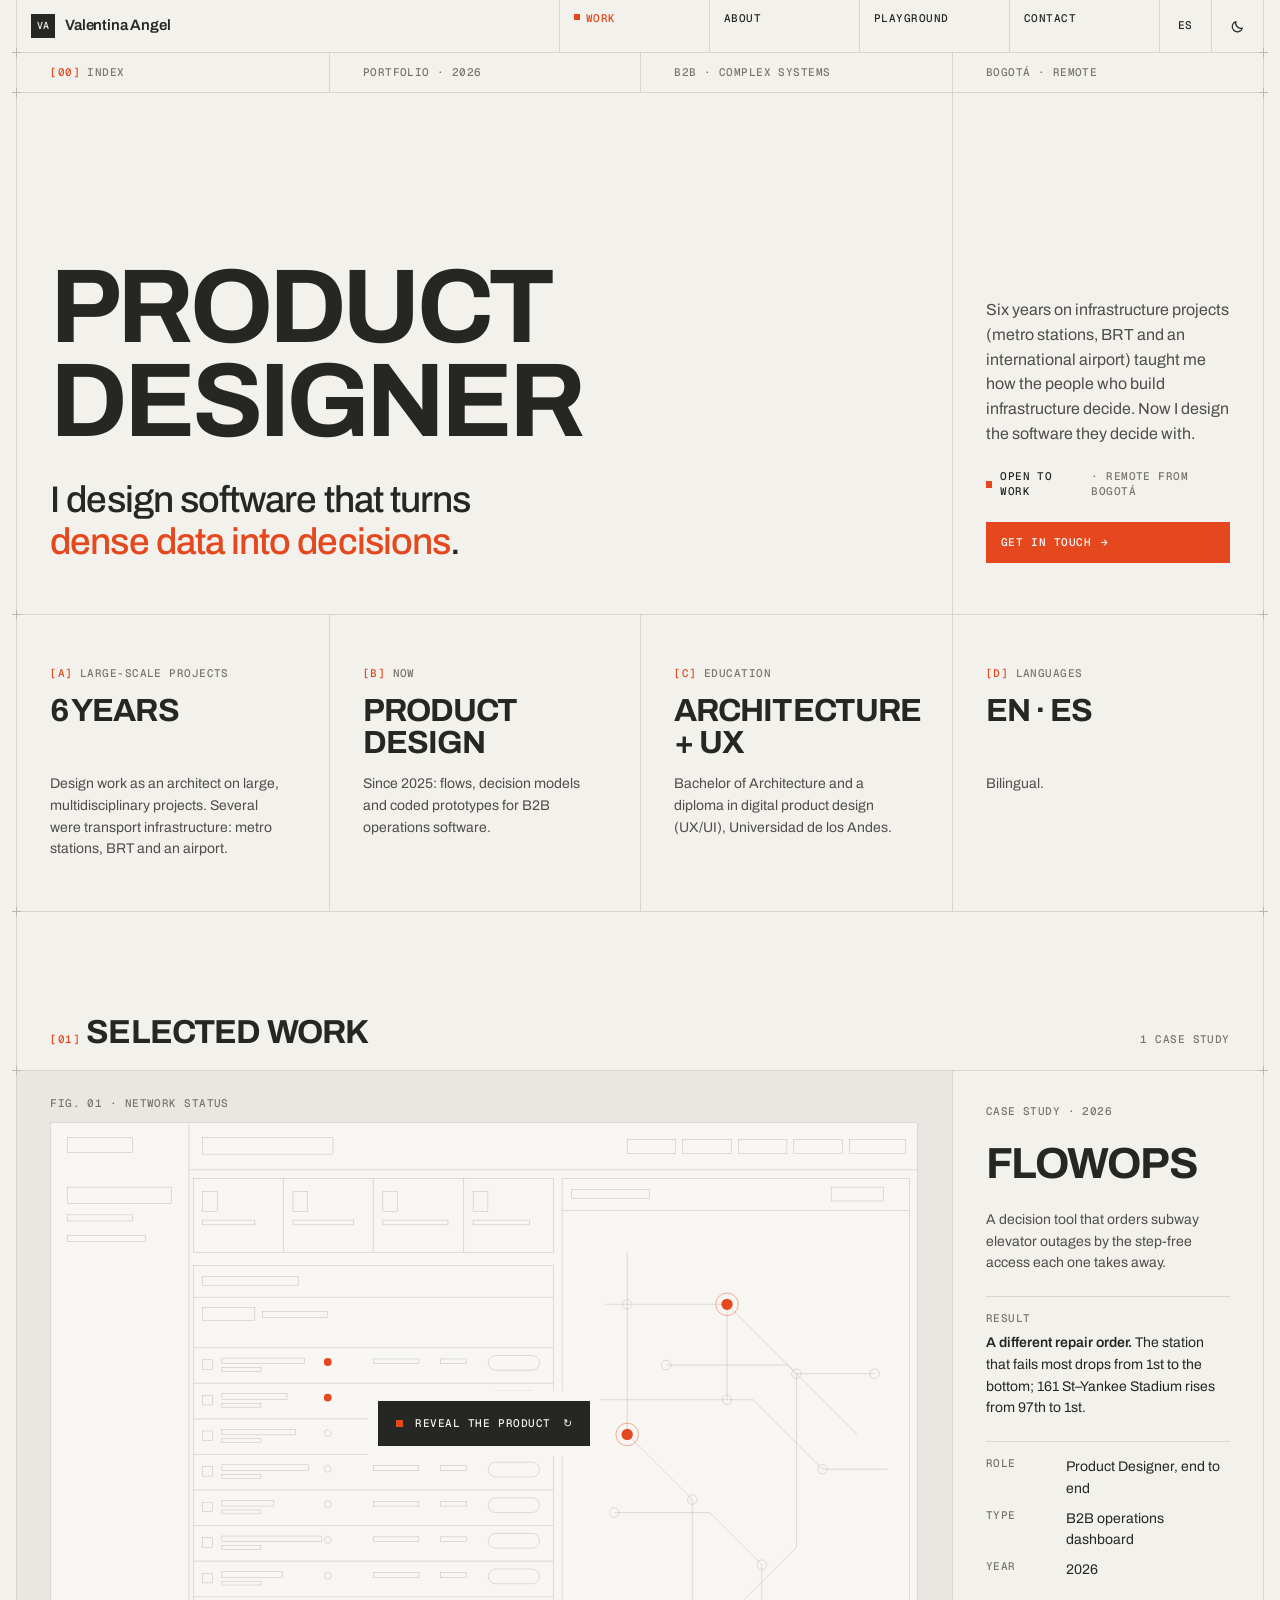
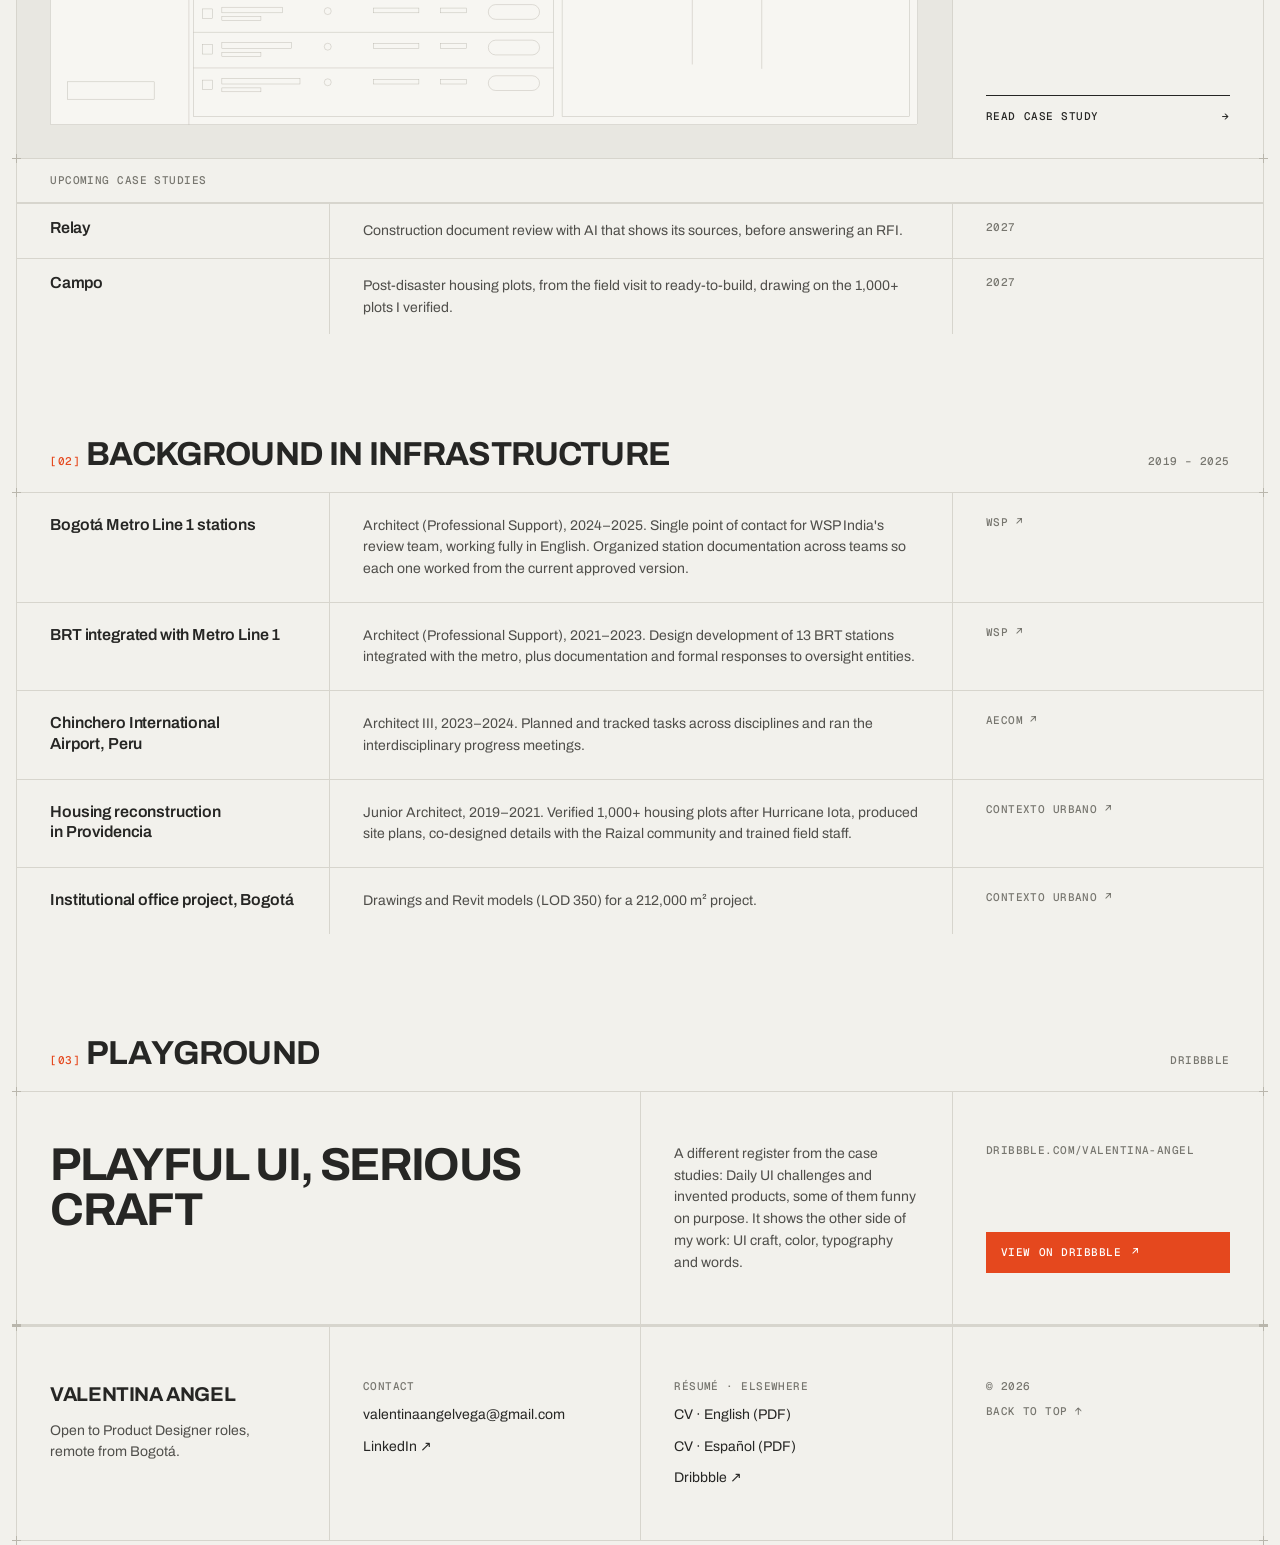
==== commit a6027150: "Add files via upload" ====
--- a/index.html
+++ b/index.html
@@ -1,18 +1,18 @@
 <!doctype html>
-<html lang="es">
+<html lang="en">
 <head>
 <meta charset="utf-8">
 <meta name="viewport" content="width=device-width, initial-scale=1, viewport-fit=cover">
 <title>Valentina Angel · Product Designer</title>
 <style>:root{padding-top:env(safe-area-inset-top,0px);padding-bottom:env(safe-area-inset-bottom,0px)}body{margin:0}img{max-width:100%}[hidden]{display:none!important}</style>
-<meta name="description" content="Product Designer para sistemas B2B complejos. Diseño software que convierte datos densos en decisiones. Caso de estudio: FlowOps, una herramienta de decisión para reparar ascensores del metro.">
-<link rel="canonical" href="https://vangelvega.github.io/es/">
+<meta name="description" content="Product Designer for complex B2B systems. I design software that turns dense data into decisions. Case study: FlowOps, a decision tool for subway elevator repairs.">
+<link rel="canonical" href="https://vangelvega.github.io/">
 <meta property="og:type" content="website">
 <meta property="og:site_name" content="Valentina Angel">
-<meta property="og:locale" content="es_CO">
+<meta property="og:locale" content="en_US">
 <meta property="og:title" content="Valentina Angel · Product Designer">
-<meta property="og:description" content="Product Designer para sistemas B2B complejos. Diseño software que convierte datos densos en decisiones. Caso de estudio: FlowOps, una herramienta de decisión para reparar ascensores del metro.">
-<meta property="og:url" content="https://vangelvega.github.io/es/">
+<meta property="og:description" content="Product Designer for complex B2B systems. I design software that turns dense data into decisions. Case study: FlowOps, a decision tool for subway elevator repairs.">
+<meta property="og:url" content="https://vangelvega.github.io/">
 <meta property="og:image" content="https://vangelvega.github.io/img/og.png">
 <meta property="og:image:width" content="1200">
 <meta property="og:image:height" content="630">
@@ -22,26 +22,26 @@
 <link rel="preconnect" href="https://fonts.googleapis.com">
 <link rel="preconnect" href="https://fonts.gstatic.com" crossorigin>
 <link rel="stylesheet" href="https://fonts.googleapis.com/css2?family=Archivo:wght@400;500;600;700&family=Geist+Mono:wght@400;500&display=swap">
-<link rel="stylesheet" href="../assets/site.css">
-<link rel="alternate" hreflang="en" href="../">
-<link rel="alternate" hreflang="es" href="./">
+<link rel="stylesheet" href="assets/site.css?v=20261117">
+<link rel="alternate" hreflang="en" href="./">
+<link rel="alternate" hreflang="es" href="es/">
 <script>try{var t=localStorage.getItem("theme");if(t==="dark"||t==="light")document.documentElement.setAttribute("data-theme",t)}catch(e){}</script>
 </head>
 <body>
-<a class="skip" href="#main">Saltar al contenido</a>
+<a class="skip" href="#main">Skip to content</a>
 <div class="frame">
 
 <header class="top band">
   <div class="cells">
-    <div class="cell"><a class="brand" href="#home" aria-label="Valentina Angel, inicio"><span class="mark" aria-hidden="true">VA</span><span>Valentina Angel</span></a></div>
-    <nav aria-label="Principal" style="display:contents">
-      <div class="cell nav"><a href="#home" data-nav="home">Trabajo</a></div>
-      <div class="cell nav"><a href="#about" data-nav="about">Sobre mí</a></div>
+    <div class="cell"><a class="brand" href="#home" aria-label="Valentina Angel, home"><span class="mark" aria-hidden="true">VA</span><span>Valentina Angel</span></a></div>
+    <nav aria-label="Main" style="display:contents">
+      <div class="cell nav"><a href="#home" data-nav="home">Work</a></div>
+      <div class="cell nav"><a href="#about" data-nav="about">About</a></div>
       <div class="cell nav"><a class="playlink" href="#playground" data-nav="playground" aria-label="Playground"><span class="pl" aria-hidden="true"><i>P</i><i>l</i><i>a</i><i>y</i><i>g</i><i>r</i><i>o</i><i>u</i><i>n</i><i>d</i></span></a></div>
-      <div class="cell nav"><a href="#contact" data-nav="contact">Contacto</a></div>
+      <div class="cell nav"><a href="#contact" data-nav="contact">Contact</a></div>
     </nav>
-    <div class="cell pref"><a href="../" hreflang="en" lang="en" data-lang-link aria-label="EN, view in English">EN</a></div>
-    <div class="cell pref"><button type="button" data-theme-toggle data-label-dark="Cambiar a modo oscuro" data-label-light="Cambiar a modo claro" aria-label="Cambiar a modo oscuro">
+    <div class="cell pref"><a href="es/" hreflang="es" lang="es" data-lang-link aria-label="ES, ver en español">ES</a></div>
+    <div class="cell pref"><button type="button" data-theme-toggle data-label-dark="Switch to dark mode" data-label-light="Switch to light mode" aria-label="Switch to dark mode">
       <svg class="i-moon" viewBox="0 0 20 20" width="16" height="16" aria-hidden="true"><path d="M15.5 12.6A6.5 6.5 0 0 1 7.4 4.5a6.5 6.5 0 1 0 8.1 8.1Z" fill="none" stroke="currentColor" stroke-width="1.5" stroke-linejoin="round"/></svg>
       <svg class="i-sun" viewBox="0 0 20 20" width="16" height="16" aria-hidden="true"><circle cx="10" cy="10" r="3.5" fill="none" stroke="currentColor" stroke-width="1.5"/><path d="M10 1.5v2.2M10 16.3v2.2M1.5 10h2.2M16.3 10h2.2M4 4l1.6 1.6M14.4 14.4 16 16M4 16l1.6-1.6M14.4 5.6 16 4" stroke="currentColor" stroke-width="1.5" stroke-linecap="round"/></svg>
     </button></div>
@@ -51,41 +51,41 @@
 <main id="main">
 
   <!-- HOME -->
-  <section class="view" id="view-home" aria-label="Trabajo">
+  <section class="view" id="view-home" aria-label="Work">
     <div class="band strip">
       <div class="cells">
-        <div class="cell label"><span class="idx">[00]</span> Índice</div>
-        <div class="cell label">Portafolio · 2026</div>
-        <div class="cell label">B2B · Sistemas complejos</div>
-        <div class="cell label">Bogotá · Remoto</div>
+        <div class="cell label"><span class="idx">[00]</span> Index</div>
+        <div class="cell label">Portfolio · 2026</div>
+        <div class="cell label">B2B · Complex systems</div>
+        <div class="cell label">Bogotá · Remote</div>
       </div>
     </div>
 
     <div class="band hero">
       <div class="cells">
-        <div class="cell span-3 big"><h1>Product Designer</h1><p class="tagline">Diseño software que convierte <em>datos densos en decisiones</em>.</p></div>
+        <div class="cell span-3 big"><h1>Product Designer</h1><p class="tagline">I design software that turns <em>dense data into decisions</em>.</p></div>
         <div class="cell side">
-          <p class="lede">Seis años en proyectos de infraestructura (estaciones de metro, BRT y un aeropuerto internacional) me enseñaron cómo deciden quienes construyen infraestructura. Ahora diseño el software con el que deciden.</p>
-          <div class="status label"><i aria-hidden="true"></i><b>Disponible</b> · Remoto desde Bogotá</div>
-          <a class="btn solid" href="#contact">Escríbeme <span class="arr" aria-hidden="true">→</span></a>
-        </div>
-      </div>
-    </div>
-
-    <div class="band proof" role="group" aria-label="Perfil">
-      <div class="cells"><div class="cell"><span class="label"><span class="idx">[A]</span> Proyectos de gran escala</span><span class="num">6 años</span><p>Diseño como arquitecta en proyectos grandes y multidisciplinarios. Varios fueron de infraestructura de transporte: estaciones de metro, BRT y un aeropuerto.</p></div><div class="cell"><span class="label"><span class="idx">[B]</span> Hoy</span><span class="num">Diseño de producto</span><p>Desde 2025: flujos, modelos de decisión y prototipos en código para software de operaciones B2B.</p></div><div class="cell"><span class="label"><span class="idx">[C]</span> Formación</span><span class="num">Arquitectura + UX</span><p>Título en Arquitectura y diplomado en diseño de producto digital (UX/UI), Universidad de los Andes.</p></div><div class="cell"><span class="label"><span class="idx">[D]</span> Idiomas</span><span class="num">EN · ES</span><p>Bilingüe.</p></div></div>
+          <p class="lede">Six years on infrastructure projects (metro stations, BRT and an international airport) taught me how the people who build infrastructure decide. Now I design the software they decide with.</p>
+          <div class="status label"><i aria-hidden="true"></i><b>Open to work</b> · Remote from Bogotá</div>
+          <a class="btn solid" href="#contact">Get in touch <span class="arr" aria-hidden="true">→</span></a>
+        </div>
+      </div>
+    </div>
+
+    <div class="band proof" role="group" aria-label="Profile">
+      <div class="cells"><div class="cell"><span class="label"><span class="idx">[A]</span> Large-scale projects</span><span class="num">6 years</span><p>Design work as an architect on large, multidisciplinary projects. Several were transport infrastructure: metro stations, BRT and an airport.</p></div><div class="cell"><span class="label"><span class="idx">[B]</span> Now</span><span class="num">Product design</span><p>Since 2025: flows, decision models and coded prototypes for B2B operations software.</p></div><div class="cell"><span class="label"><span class="idx">[C]</span> Education</span><span class="num">Architecture + UX</span><p>Bachelor of Architecture and a diploma in digital product design (UX/UI), Universidad de los Andes.</p></div><div class="cell"><span class="label"><span class="idx">[D]</span> Languages</span><span class="num">EN · ES</span><p>Bilingual.</p></div></div>
     </div>
 
     <div class="band shead">
-      <div class="cells"><div class="cell span-4"><h2><span class="label idx">[01]</span> Trabajo seleccionado</h2><span class="label">1 caso de estudio</span></div></div>
+      <div class="cells"><div class="cell span-4"><h2><span class="label idx">[01]</span> Selected work</h2><span class="label">1 case study</span></div></div>
     </div>
     <div class="band">
       <div class="feature">
         <div class="pic flip" data-flip>
           <span class="tag label">Fig. 01 · Network status</span>
-          <button class="flip-back" type="button" hidden><span aria-hidden="true">↺</span> Ocultar</button>
+          <button class="flip-back" type="button" hidden><span aria-hidden="true">↺</span> Hide</button>
           <div class="flip-inner">
-            <button class="face f-front" type="button" aria-expanded="false" aria-controls="fo-shot" aria-label="Revelar la captura de FlowOps">
+            <button class="face f-front" type="button" aria-expanded="false" aria-controls="fo-shot" aria-label="Reveal the FlowOps screenshot">
             <svg class="wire" viewBox="0 0 2000 1389" preserveAspectRatio="none" aria-hidden="true">
               <g fill="none" stroke="currentColor" vector-effect="non-scaling-stroke">
                 <rect x="1" y="1" width="1998" height="1387"/><path d="M320 0V1389M320 110H2000"/>
@@ -103,38 +103,38 @@
               <g fill="var(--accent)"><circle cx="640" cy="553" r="9"/><circle cx="640" cy="635" r="9"/><circle cx="1560" cy="420" r="13"/><circle cx="1330" cy="720" r="13"/></g>
               <g fill="none" stroke="var(--accent)" vector-effect="non-scaling-stroke"><circle cx="1560" cy="420" r="26"/><circle cx="1330" cy="720" r="26"/></g>
             </svg>
-              <span class="reveal"><i aria-hidden="true"></i>Revelar el producto<span class="arr" aria-hidden="true">↻</span></span>
+              <span class="reveal"><i aria-hidden="true"></i>Reveal the product<span class="arr" aria-hidden="true">↻</span></span>
             </button>
             <div class="face f-back" id="fo-shot" inert>
-              <a href="#flowops" aria-label="Leer el caso FlowOps"><img src="../img/flowops/00-dashboard.webp" width="2000" height="1389" alt="Vista Network status de FlowOps: la cola de ascensores fuera de servicio y el mapa del metro"></a>
+              <a href="#flowops" aria-label="Read the FlowOps case study"><img src="img/flowops/00-dashboard.webp" width="2000" height="1389" alt="FlowOps Network status: the queue of elevator outages and the subway map"></a>
             </div>
           </div>
         </div>
         <div class="info">
-          <span class="label">Caso de estudio · 2026</span>
+          <span class="label">Case study · 2026</span>
           <h3><a href="#flowops">FlowOps</a></h3>
-          <p class="desc">Una herramienta para decidir qué ascensor del metro reparar primero. Prioriza cada falla según cuánto acceso les quita a las personas con movilidad reducida.</p>
-          <div class="result"><span class="label">Resultado</span><span><strong>Un orden de reparación distinto.</strong> La estación que más falla cae del 1.º lugar al fondo; 161 St–Yankee Stadium sube del 97.º al 1.º.</span></div>
-          <dl class="kv"><div><dt class="label">Rol</dt><dd>Product Designer, de punta a punta</dd></div><div><dt class="label">Tipo</dt><dd>Dashboard de operaciones B2B</dd></div><div><dt class="label">Año</dt><dd>2026</dd></div></dl>
-          <a class="go" href="#flowops">Leer el caso <span class="arr" aria-hidden="true">→</span></a>
-        </div>
-      </div>
-    </div>
-    <div class="band upc" aria-label="Próximos casos">
-      <div class="upc-head label">Próximos casos</div>
-      <div class="row"><h4>Relay</h4><p>Revisión de documentos de construcción con IA que muestra sus fuentes, antes de responder un RFI.</p><span class="label">2027</span></div>
-          <div class="row"><h4>Campo</h4><p>Lotes de vivienda post-desastre, de la visita de campo a listos para construir, a partir de los más de 1.000 lotes que verifiqué.</p><span class="label">2027</span>
+          <p class="desc">A decision tool that orders subway elevator outages by the step-free access each one takes away.</p>
+          <div class="result"><span class="label">Result</span><span><strong>A different repair order.</strong> The station that fails most drops from 1st to the bottom; 161 St–Yankee Stadium rises from 97th to 1st.</span></div>
+          <dl class="kv"><div><dt class="label">Role</dt><dd>Product Designer, end to end</dd></div><div><dt class="label">Type</dt><dd>B2B operations dashboard</dd></div><div><dt class="label">Year</dt><dd>2026</dd></div></dl>
+          <a class="go" href="#flowops">Read case study <span class="arr" aria-hidden="true">→</span></a>
+        </div>
+      </div>
+    </div>
+    <div class="band upc" aria-label="Upcoming case studies">
+      <div class="upc-head label">Upcoming case studies</div>
+      <div class="row"><h4>Relay</h4><p>Construction document review with AI that shows its sources, before answering an RFI.</p><span class="label">2027</span></div>
+          <div class="row"><h4>Campo</h4><p>Post-disaster housing plots, from the field visit to ready-to-build, drawing on the 1,000+ plots I verified.</p><span class="label">2027</span>
     </div>
 
     <div class="band shead">
-      <div class="cells"><div class="cell span-4"><h2><span class="label idx">[02]</span> Trayectoria en infraestructura</h2><span class="label">2019 – 2025</span></div></div>
+      <div class="cells"><div class="cell span-4"><h2><span class="label idx">[02]</span> Background in infrastructure</h2><span class="label">2019 – 2025</span></div></div>
     </div>
     <div class="band">
-      <div class="bg-row"><h3>Estaciones de la Línea 1 del Metro de Bogotá</h3><p>Arquitecta (apoyo profesional), 2024–2025. Punto único de contacto con el equipo de revisión de WSP India, trabajando por completo en inglés. Organicé la documentación de estaciones entre equipos para que cada uno trabajara con la versión vigente aprobada.</p><a class="label org" href="https://www.wsp.com/" target="_blank" rel="noopener" aria-label="WSP, sitio oficial, abre en una pestaña nueva">WSP<span aria-hidden="true"> ↗</span></a></div>
-        <div class="bg-row"><h3>BRT integrado con la Línea 1 del metro</h3><p>Arquitecta (apoyo profesional), 2021–2023. Desarrollo del diseño de 13 estaciones de BRT integradas con el metro, además de documentación y respuestas formales a entidades de control.</p><a class="label org" href="https://www.wsp.com/" target="_blank" rel="noopener" aria-label="WSP, sitio oficial, abre en una pestaña nueva">WSP<span aria-hidden="true"> ↗</span></a></div>
-        <div class="bg-row"><h3>Aeropuerto Internacional de Chinchero, Perú</h3><p>Arquitecta III, 2023–2024. Planeé y hice seguimiento de tareas entre disciplinas y dirigí las reuniones interdisciplinarias de avance.</p><a class="label org" href="https://aecom.com/" target="_blank" rel="noopener" aria-label="AECOM, sitio oficial, abre en una pestaña nueva">AECOM<span aria-hidden="true"> ↗</span></a></div>
-        <div class="bg-row"><h3>Reconstrucción de vivienda en Providencia</h3><p>Arquitecta junior, 2019–2021. Verifiqué más de 1.000 lotes de vivienda después del huracán Iota, hice planos de implantación, codiseñé detalles con la comunidad raizal y capacité al personal de campo.</p><a class="label org" href="https://www.contextourbano.com.co/" target="_blank" rel="noopener" aria-label="Contexto Urbano, sitio oficial, abre en una pestaña nueva">Contexto Urbano<span aria-hidden="true"> ↗</span></a></div>
-        <div class="bg-row"><h3>Proyecto de oficinas institucionales, Bogotá</h3><p>Planos y modelos en Revit (LOD 350) para un proyecto de 212.000 m².</p><a class="label org" href="https://www.contextourbano.com.co/" target="_blank" rel="noopener" aria-label="Contexto Urbano, sitio oficial, abre en una pestaña nueva">Contexto Urbano<span aria-hidden="true"> ↗</span></a>
+      <div class="bg-row"><h3>Bogotá Metro Line 1 stations</h3><p>Architect (Professional Support), 2024–2025. Single point of contact for WSP India's review team, working fully in English. Organized station documentation across teams so each one worked from the current approved version.</p><a class="label org" href="https://www.wsp.com/" target="_blank" rel="noopener" aria-label="WSP, official site, opens in a new tab">WSP<span aria-hidden="true"> ↗</span></a></div>
+        <div class="bg-row"><h3>BRT integrated with Metro Line 1</h3><p>Architect (Professional Support), 2021–2023. Design development of 13 BRT stations integrated with the metro, plus documentation and formal responses to oversight entities.</p><a class="label org" href="https://www.wsp.com/" target="_blank" rel="noopener" aria-label="WSP, official site, opens in a new tab">WSP<span aria-hidden="true"> ↗</span></a></div>
+        <div class="bg-row"><h3>Chinchero International Airport, Peru</h3><p>Architect III, 2023–2024. Planned and tracked tasks across disciplines and ran the interdisciplinary progress meetings.</p><a class="label org" href="https://aecom.com/" target="_blank" rel="noopener" aria-label="AECOM, official site, opens in a new tab">AECOM<span aria-hidden="true"> ↗</span></a></div>
+        <div class="bg-row"><h3>Housing reconstruction in Providencia</h3><p>Junior Architect, 2019–2021. Verified 1,000+ housing plots after Hurricane Iota, produced site plans, co-designed details with the Raizal community and trained field staff.</p><a class="label org" href="https://www.contextourbano.com.co/" target="_blank" rel="noopener" aria-label="Contexto Urbano, official site, opens in a new tab">Contexto Urbano<span aria-hidden="true"> ↗</span></a></div>
+        <div class="bg-row"><h3>Institutional office project, Bogotá</h3><p>Drawings and Revit models (LOD 350) for a 212,000 m² project.</p><a class="label org" href="https://www.contextourbano.com.co/" target="_blank" rel="noopener" aria-label="Contexto Urbano, official site, opens in a new tab">Contexto Urbano<span aria-hidden="true"> ↗</span></a>
     </div>
 
     <div class="band shead" id="playground">
@@ -142,319 +142,319 @@
     </div>
     <div class="band play">
       <div class="cells">
-        <div class="cell span-2"><span class="big">Humor en la idea, rigor en el detalle</span></div>
-        <div class="cell"><p>Otro registro, distinto al de los casos: retos de Daily UI y productos inventados, algunos graciosos a propósito. Muestra el otro lado de mi trabajo: oficio de UI, color, tipografía y textos.</p></div>
-        <div class="cell"><span class="label">dribbble.com/valentina-angel</span><a class="btn solid" href="https://dribbble.com/valentina-angel" target="_blank" rel="noopener">Ver en Dribbble <span class="arr" aria-hidden="true">↗</span></a></div>
+        <div class="cell span-2"><span class="big">Playful UI, serious craft</span></div>
+        <div class="cell"><p>A different register from the case studies: Daily UI challenges and invented products, some of them funny on purpose. It shows the other side of my work: UI craft, color, typography and words.</p></div>
+        <div class="cell"><span class="label">dribbble.com/valentina-angel</span><a class="btn solid" href="https://dribbble.com/valentina-angel" target="_blank" rel="noopener">View on Dribbble <span class="arr" aria-hidden="true">↗</span></a></div>
       </div>
     </div>
   </section>
 
   <!-- ABOUT -->
-  <section class="view" id="view-about" aria-label="Sobre mí" hidden>
+  <section class="view" id="view-about" aria-label="About" hidden>
     <div class="band phead">
-      <div class="cells"><div class="cell span-4"><span class="label"><span class="idx">[00]</span> Sobre mí</span><h1>Valentina Angel</h1></div></div>
+      <div class="cells"><div class="cell span-4"><span class="label"><span class="idx">[00]</span> About</span><h1>Valentina Angel</h1></div></div>
     </div>
     <div class="band">
       <div class="cells">
         <div class="cell span-3"><div class="prose">
-          <p>Soy Product Designer enfocada en productos B2B complejos: herramientas de operación y datos densos.</p>
-          <p>Antes de pasar al diseño de producto en 2025, trabajé seis años como arquitecta en proyectos de infraestructura: las estaciones de la Línea 1 del Metro de Bogotá y su BRT integrado con WSP, el aeropuerto de Chinchero en Perú con AECOM, y la reconstrucción de vivienda en Providencia después del huracán Iota. En Providencia verifiqué más de 1.000 lotes en campo, dibujé planos de implantación y definí detalles con familias de la comunidad raizal.</p>
-          <p>Mi trabajo más fuerte está en los flujos y los modelos de decisión: definir qué cuenta el sistema antes de dibujar qué muestra. Prototipo en código con IA y refino en Figma.</p>
-          <p><a class="lnk" href="#flowops">Leer el caso FlowOps →</a></p>
+          <p>I'm a Product Designer focused on complex B2B products: operations tools and dense data.</p>
+          <p>Before moving into product design in 2025, I spent six years as an architect on infrastructure projects: Bogotá Metro Line 1 stations and its integrated BRT with WSP, Chinchero airport in Peru with AECOM, and housing reconstruction in Providencia after Hurricane Iota. In Providencia I verified more than 1,000 plots in the field, drew site plans and worked out details with families of the Raizal community.</p>
+          <p>My strongest work is in flows and decision models: deciding what the system counts before drawing what it shows. I prototype in code with AI and refine in Figma.</p>
+          <p><a class="lnk" href="#flowops">Read the FlowOps case study →</a></p>
         </div></div>
         <div class="cell"><div class="facts">
-        <div><dt class="label">Ubicación</dt><dd>Bogotá, Colombia <span>· disponible en remoto</span></dd></div>
-        <div><dt class="label">Formación</dt><dd>Arquitectura <span>· Universidad de los Andes, 2018</span></dd><dd>Opción en Diseño Industrial y de Producto <span>· Universidad de los Andes, 2016</span></dd><dd>Diplomado en Innovación y Diseño de Producto Digital (UX/UI) <span>· Universidad de los Andes, 2024</span></dd><dd>Programa UX/UI Designer <span>· Uxcel, 2026</span></dd></div>
-        <div><dt class="label">Idiomas</dt><dd class="bul">Español <span>· nativo</span></dd><dd class="bul">Inglés <span>· bilingüe</span></dd><dd class="bul">Francés <span>· competencia profesional limitada</span></dd></div>
-        <div><dt class="label">Herramientas</dt><dd>Figma; prototipos en código con HTML, CSS y JavaScript, construidos con IA</dd></div>
-        <div><dt class="label">Busco</dt><dd>Roles de Product Designer en B2B y sistemas complejos</dd></div>
-        <div><dt class="label">Hoja de vida · PDF</dt><dd><a class="lnk" href="../Valentina-Angel-Vega-CV-Disenadora-UX-Product-Designer_2026_ES.pdf" hreflang="es" lang="es" target="_blank" rel="noopener">Descargar en español</a></dd><dd><a class="lnk" href="../Valentina-Angel-Vega-CV-UX-Product-Designer_2026.pdf" hreflang="en" lang="en" target="_blank" rel="noopener">Download in English</a></dd></div>
+        <div><dt class="label">Based in</dt><dd>Bogotá, Colombia <span>· open to remote</span></dd></div>
+        <div><dt class="label">Education</dt><dd>Bachelor of Architecture <span>· Universidad de los Andes, 2018</span></dd><dd>Minor in Industrial and Product Design <span>· Universidad de los Andes, 2016</span></dd><dd>Diploma in Digital Product Innovation and Design (UX/UI) <span>· Universidad de los Andes, 2024</span></dd><dd>UX/UI Designer program <span>· Uxcel, 2026</span></dd></div>
+        <div><dt class="label">Languages</dt><dd class="bul">Spanish <span>· native</span></dd><dd class="bul">English <span>· bilingual</span></dd><dd class="bul">French <span>· limited working proficiency</span></dd></div>
+        <div><dt class="label">Tools</dt><dd>Figma; coded prototypes in HTML, CSS and JavaScript, built with AI</dd></div>
+        <div><dt class="label">Looking for</dt><dd>Product Designer roles in B2B and complex systems</dd></div>
+        <div><dt class="label">Résumé · PDF</dt><dd><a class="lnk" href="Valentina-Angel-Vega-CV-UX-Product-Designer_2026.pdf" hreflang="en" lang="en" target="_blank" rel="noopener">Download in English</a></dd><dd><a class="lnk" href="Valentina-Angel-Vega-CV-Disenadora-UX-Product-Designer_2026_ES.pdf" hreflang="es" lang="es" target="_blank" rel="noopener">Descargar en español</a></dd></div>
         </div></div>
       </div>
     </div>
     <div class="band shead">
-      <div class="cells"><div class="cell span-4"><h2><span class="label idx">[01]</span> Cómo trabajo</h2><span class="label">Método</span></div></div>
+      <div class="cells"><div class="cell span-4"><h2><span class="label idx">[01]</span> How I work</h2><span class="label">Method</span></div></div>
     </div>
     <div class="band how">
-      <div class="cells cells-3"><div class="cell"><span class="label"><span class="idx">[A]</span></span><h3>Definir qué cuenta el sistema antes de dibujarlo</h3><p>En FlowOps, ordenar las fallas por acceso perdido en vez de por número de fallas reordenó la cola antes de que existiera una sola pantalla. La interfaz pudo quedarse simple porque el número detrás era el correcto.</p></div><div class="cell"><span class="label"><span class="idx">[B]</span></span><h3>Diseñar los estados malos, no solo el camino feliz</h3><p>Un envío fallido, una alerta de personas atrapadas sin confirmar, una aprobación por error. Cada uno tiene una respuesta diseñada, porque son los momentos en que un operador no puede adivinar.</p></div><div class="cell"><span class="label"><span class="idx">[C]</span></span><h3>Evidencia, rotulada por lo que es</h3><p>Datos abiertos, auditorías públicas y reseñas de herramientas respaldan cada decisión. Lo simulado, estimado o supuesto lo dice en la página.</p></div></div>
+      <div class="cells cells-3"><div class="cell"><span class="label"><span class="idx">[A]</span></span><h3>Decide what the system counts before drawing it</h3><p>In FlowOps, ranking outages by access lost instead of by failures reordered the queue before any screen existed. The interface could stay simple because the number behind it was right.</p></div><div class="cell"><span class="label"><span class="idx">[B]</span></span><h3>Design the bad states, not only the happy path</h3><p>A failed send, an unconfirmed entrapment, an approval made by mistake. Each one gets a designed answer, because those are the moments an operator can't afford to guess.</p></div><div class="cell"><span class="label"><span class="idx">[C]</span></span><h3>Evidence, labeled for what it is</h3><p>Open data, public audits and tool reviews back each decision. What is simulated, estimated or assumed says so on the page.</p></div></div>
     </div>
   </section>
 
   <!-- CASE STUDY -->
-  <section class="view" id="view-flowops" aria-label="Caso de estudio FlowOps" hidden>
+  <section class="view" id="view-flowops" aria-label="FlowOps case study" hidden>
     <div class="band">
     <div class="cs">
-      <nav class="toc" aria-label="En esta página">
-        <span class="toc-title">En esta página</span>
-        <a href="#flowops-summary" data-to="flowops-summary">Resumen</a>
-        <a href="#flowops-glance" data-to="flowops-glance">De un vistazo</a>
-        <a href="#flowops-scene" data-to="flowops-scene">El contexto</a>
-        <a href="#flowops-model" data-to="flowops-model">El modelo</a>
-        <a href="#flowops-decision" data-to="flowops-decision">Decisión de producto</a>
-        <a href="#flowops-challenge" data-to="flowops-challenge">Reto de diseño</a>
-        <a href="#flowops-product" data-to="flowops-product">El producto</a>
-        <a href="#flowops-ai" data-to="flowops-ai">Dónde usé IA</a>
-        <a href="#flowops-validation" data-to="flowops-validation">Pruebas (simuladas)</a>
-        <a href="#flowops-changes" data-to="flowops-changes">Lo que cambió la evidencia</a>
-        <a href="#flowops-shipped" data-to="flowops-shipped">Si esto saliera a producción</a>
+      <nav class="toc" aria-label="On this page">
+        <span class="toc-title">On this page</span>
+        <a href="#flowops-summary" data-to="flowops-summary">Overview</a>
+        <a href="#flowops-glance" data-to="flowops-glance">At a glance</a>
+        <a href="#flowops-scene" data-to="flowops-scene">Setting the scene</a>
+        <a href="#flowops-model" data-to="flowops-model">The model</a>
+        <a href="#flowops-decision" data-to="flowops-decision">Product decision</a>
+        <a href="#flowops-challenge" data-to="flowops-challenge">Design challenge</a>
+        <a href="#flowops-product" data-to="flowops-product">The product</a>
+        <a href="#flowops-ai" data-to="flowops-ai">Where I used AI</a>
+        <a href="#flowops-validation" data-to="flowops-validation">Testing (simulated)</a>
+        <a href="#flowops-changes" data-to="flowops-changes">What the evidence changed</a>
+        <a href="#flowops-shipped" data-to="flowops-shipped">If this shipped</a>
       </nav>
 
       <article class="cs-main">
-        <a class="back" href="#home">← Todo el trabajo</a>
-
-        <!-- Resumen -->
+        <a class="back" href="#home">← All work</a>
+
+        <!-- Overview -->
         <div id="flowops-summary" class="block" style="margin-top:0">
-          <h1>Priorizar la reparación de ascensores según el acceso sin escalones que quita cada falla</h1>
-          <p class="cs-intro">En el metro de Nueva York, un solo ascensor dañado puede cerrar una estación a cualquiera que no pueda usar las escaleras. Elegir cuál arreglar primero exige saber cuántos pasajeros pierden el acceso, no qué tan seguido falla un ascensor.</p>
-
-          <figure class="shot proto" data-proto="../flowops/index.html" data-title="Prototipo de FlowOps">
+          <h1>Prioritizing elevator repairs by the step-free access each outage takes away</h1>
+          <p class="cs-intro">In the New York subway, one broken elevator can close a station to anyone who can't take the stairs. Choosing which to fix first means knowing how many riders lose access, not how often an elevator fails.</p>
+
+          <figure class="shot proto" data-proto="flowops/index.html" data-title="FlowOps prototype">
             <div class="proto-stage">
-              <div class="proto-bar"><span>FlowOps · prototipo v8</span><button type="button" class="proto-close">Cerrar <span aria-hidden="true">✕</span></button></div>
+              <div class="proto-bar"><span>FlowOps · prototype v8</span><button type="button" class="proto-close">Close <span aria-hidden="true">✕</span></button></div>
               <div class="proto-view">
-                <img src="../img/flowops/00-dashboard.webp" width="2000" height="1389" alt="Vista Network status de FlowOps: la cola de ascensores fuera de servicio a la izquierda y el mapa del metro a la derecha">
-                <a class="proto-launch" href="../flowops/index.html" target="_blank" rel="noopener"><i aria-hidden="true"></i>Abrir el prototipo<span class="arr" aria-hidden="true">▸</span></a>
+                <img src="img/flowops/00-dashboard.webp" width="2000" height="1389" alt="FlowOps Network status: the queue of elevator outages on the left and the subway map on the right">
+                <a class="proto-launch" href="flowops/index.html" target="_blank" rel="noopener"><i aria-hidden="true"></i>Launch the prototype<span class="arr" aria-hidden="true">▸</span></a>
               </div>
             </div>
-            <figcaption><span>Prototipo en vivo (v8), en inglés. Un turno simulado sobre datos reales de la MTA. Mejor en computador.</span><span class="proto-actions"><button type="button" class="proto-full">Pantalla completa <span aria-hidden="true">⤢</span></button><a href="../flowops/index.html" target="_blank" rel="noopener">Abrir en otra pestaña <span aria-hidden="true">↗</span></a></span></figcaption>
-          </figure>
-
-          <p><strong>Un ascensor sin respaldo en una ruta crítica puede cerrar una estación entera a las personas con movilidad reducida.</strong> Después de seis años diseñando infraestructura de transporte, me pregunté cómo decide un centro de control del metro qué ascensor arreglar primero. La MTA de Nueva York publica los datos que necesitaba para averiguarlo.</p>
-          <p><strong>Diseñé FlowOps, una herramienta de decisión que ordena las fallas de ascensores según el acceso sin escalones que cada una quita.</strong> El operador aprueba o cambia el orden.</p>
+            <figcaption><span>Live prototype (v8). A simulated shift on real MTA data. Best on desktop.</span><span class="proto-actions"><button type="button" class="proto-full">Full screen <span aria-hidden="true">⤢</span></button><a href="flowops/index.html" target="_blank" rel="noopener">Open in a new tab <span aria-hidden="true">↗</span></a></span></figcaption>
+          </figure>
+
+          <p><strong>An elevator with no backup on a critical route can close a whole station to people with reduced mobility.</strong> After six years designing transport infrastructure, I asked how a subway control center decides which elevator to fix first. New York's MTA publishes the data I needed to find out.</p>
+          <p><strong>I designed FlowOps, a decision tool that orders elevator outages by the step-free access each one takes away.</strong> The operator approves or changes the order.</p>
 
           <dl class="facts-row">
-            <div><dt class="label">Rol</dt><dd>Product Designer de principio a fin (en solitario)</dd></div>
-            <div><dt class="label">Estado</dt><dd>Concepto · prototipo en código · 2026</dd></div>
-            <div><dt class="label">Tipo</dt><dd>Dashboard de operaciones B2B</dd></div>
-            <div><dt class="label">Herramientas</dt><dd>Figma · datos abiertos de la MTA · axe · Claude y Claude Design para análisis y prototipado</dd></div>
+            <div><dt class="label">Role</dt><dd>Product Designer, end to end (solo)</dd></div>
+            <div><dt class="label">Status</dt><dd>Concept · coded prototype · 2026</dd></div>
+            <div><dt class="label">Type</dt><dd>B2B operations dashboard</dd></div>
+            <div><dt class="label">Tools</dt><dd>Figma · MTA Open Data · axe · Claude and Claude Design for analysis and prototyping</dd></div>
           </dl>
         </div>
 
-        <!-- De un vistazo -->
+        <!-- At a glance -->
         <section id="flowops-glance" class="block">
-          <h2>De un vistazo</h2>
+          <h2>At a glance</h2>
           <div class="ps">
-            <div><h3 class="ps-h">Problema</h3><p>Ordenar las fallas según qué tan seguido falla un ascensor señala la estación equivocada. Lexington Av/63 St tiene 252 fallas, pero cada ascensor ahí tiene respaldo. Una falla nunca corta su ruta sin escalones.</p></div>
-            <div><h3 class="ps-h">Solución</h3><p>Una cola ordenada según cuántos pasajeros diarios dependen del acceso perdido. Cada prioridad se explica sola, las personas atrapadas van primero y el operador aprueba cada prioridad antes de que se convierta en orden de trabajo.</p></div>
-          </div>
-          <h3 class="h-sub">Lo que cambia el modelo</h3>
+            <div><h3 class="ps-h">Problem</h3><p>Ranking outages by how often an elevator fails points to the wrong station. Lexington Av/63 St has 252 failures, but every elevator there has a backup. One failure never cuts its step-free route.</p></div>
+            <div><h3 class="ps-h">Solution</h3><p>A queue ordered by how many daily riders depend on the lost access. Every priority explains itself, entrapments come first, and the operator approves each priority before it becomes a work order.</p></div>
+          </div>
+          <h3 class="h-sub">What the model changes</h3>
           <ul class="outcomes">
-            <li><strong>Un orden distinto.</strong> Lexington Av/63 St cae del 1.º lugar al fondo. 161 St–Yankee Stadium sube del 97.º al 1.º.</li>
-            <li><strong>Un sentido cuenta la mitad.</strong> Contar como media la pérdida en un solo sentido redujo el total de acceso perdido en un 29 %.</li>
+            <li><strong>A different order.</strong> Lexington Av/63 St drops from 1st to the bottom. 161 St–Yankee Stadium rises from 97th to 1st.</li>
+            <li><strong>One direction counts half.</strong> Counting a one-direction loss as half cut total access lost by 29%.</li>
           </ul>
         </section>
 
-        <!-- El contexto -->
+        <!-- Setting the scene -->
         <section id="flowops-scene" class="block">
-          <h2>El conteo de fallas señala la estación equivocada.</h2>
-          <p>La disponibilidad subió al <strong>98 %</strong> en 2025, pero las fallas llegaron a <strong>17,7 al día</strong>, la cifra más alta en 11 años y un 26 % por encima del promedio de 2015–2019. Y <strong>9 de cada 10 estaciones accesibles</strong> pueden perder su ruta sin escalones, completa o en un sentido, cuando falla un solo ascensor.</p>
-          <p>Revisé tres fuentes:</p>
+          <h2>Failure counts point to the wrong station.</h2>
+          <p>Availability rose to <strong>98%</strong> in 2025, yet outages hit <strong>17.7 a day</strong>, the most in 11 years and 26% above the 2015–2019 average. And <strong>9 of 10 accessible stations</strong> can lose their step-free route, fully or in one direction, when a single elevator fails.</p>
+          <p>I checked three sources:</p>
           <ul class="sources">
-            <li><strong>Datos abiertos de la MTA</strong> (4 conjuntos de datos, 386 ascensores, 7.052 fallas en 12 meses). Las fallas señalan la estación equivocada: la que más falla nunca pierde el acceso.</li>
-            <li><strong>Auditorías públicas</strong> (Contraloría de NYC, Inspector General de la MTA). Una alerta de persona atrapada no es prueba, así que confirmarla tiene que ser deliberado.</li>
-            <li><strong>Reseñas de herramientas y ofertas de empleo</strong> (Limble, UpKeep, Maximo, HxGN EAM, Fiix). Las herramientas registran órdenes de trabajo. Ninguna explica por qué una va primero.</li>
+            <li><strong>MTA open data</strong> (4 datasets, 386 elevators, 7,052 outages in 12 months). Failures point to the wrong station: the one that fails most never loses access.</li>
+            <li><strong>Public audits</strong> (NYC Comptroller, MTA Inspector General). An entrapment alert isn't proof, so confirming has to be deliberate.</li>
+            <li><strong>Tool reviews and job posts</strong> (Limble, UpKeep, Maximo, HxGN EAM, Fiix). Tools record work orders. None explains why one comes first.</li>
           </ul>
-          <p class="callout"><strong>El centro de control no tenía una regla compartida para el orden.</strong> Ninguna fuente pública dice cómo prioriza hoy la MTA, así que lo trato como un supuesto.</p>
-        </section>
-
-        <!-- El modelo -->
+          <p class="callout"><strong>The control center had no shared rule for the order.</strong> No public source says how the MTA prioritizes today, so I treat this as an assumption.</p>
+        </section>
+
+        <!-- The model -->
         <section id="flowops-model" class="block">
-          <h2>La prioridad mide quién pierde el acceso, y luego se explica sola.</h2>
-          <p>Los equipos de mantenimiento priorizan el trabajo por <strong>consecuencia × probabilidad</strong>. Aquí la falla ya ocurrió, así que mido la consecuencia: <strong>cuántos pasajeros diarios dependen del acceso perdido.</strong> Una pérdida en ambos sentidos cuenta completa. En un solo sentido cuenta la mitad. La probabilidad solo importa para estaciones a una falla de perder el acceso.</p>
-          <figure class="shot">
-            <button type="button" class="zoom" aria-label="Ampliar imagen: dos clasificaciones de las mismas estaciones"><img src="../img/flowops/model-two-rankings.webp" width="2000" height="1229" loading="lazy" alt="Dos clasificaciones de las mismas estaciones: por fallas, Lexington Av/63 St es primera y 161 St–Yankee Stadium es 97.ª; por acceso sin escalones perdido, Yankee Stadium es primera y Lexington queda al fondo"></button>
-            <figcaption>Las mismas estaciones, clasificadas de dos formas. La que más falla no pierde acceso, porque cada ascensor ahí tiene respaldo.</figcaption>
+          <h2>Priority measures who loses access, then explains itself.</h2>
+          <p>Maintenance teams rank work by <strong>consequence × probability</strong>. Here the failure already happened, so I measure consequence: <strong>how many daily riders depend on the lost access.</strong> A loss in both directions counts in full. One direction counts half. Probability only matters for stations one failure away from losing access.</p>
+          <figure class="shot">
+            <button type="button" class="zoom" aria-label="Enlarge image: two rankings of the same stations"><img src="img/flowops/model-two-rankings.webp" width="2000" height="1229" loading="lazy" alt="Two rankings of the same stations: by failures, Lexington Av/63 St is first and 161 St–Yankee Stadium is 97th; by step-free access lost, Yankee Stadium is first and Lexington is at the bottom"></button>
+            <figcaption>The same stations, ranked two ways. The one that fails most loses no access, because every elevator there has a backup.</figcaption>
           </figure>
           <div class="table-wrap">
             <table class="prio">
-              <thead><tr><th scope="col">Prioridad</th><th scope="col">Cuándo</th><th scope="col">Cómo se muestra en la interfaz</th></tr></thead>
+              <thead><tr><th scope="col">Priority</th><th scope="col">When</th><th scope="col">Shown in the interface as</th></tr></thead>
               <tbody>
-                <tr><th scope="row"><span class="dot dot-u"></span>Urgente</th><td data-label="Cuándo">Hay personas atrapadas. Siempre por encima de la cola.</td><td data-label="Cómo se muestra en la interfaz">Punto rojo, plazo para confirmar</td></tr>
-                <tr><th scope="row"><span class="dot dot-h"></span>Alta</th><td data-label="Cuándo">Pierden acceso 20.000 entradas diarias o más</td><td data-label="Cómo se muestra en la interfaz">1.660 o más entradas sin escalones estimadas al día</td></tr>
-                <tr><th scope="row"><span class="dot dot-m"></span>Media</th><td data-label="Cuándo">De 5.000 a 20.000, o sin acceso en ambos sentidos</td><td data-label="Cómo se muestra en la interfaz">De 415 a 1.660</td></tr>
-                <tr><th scope="row"><span class="dot dot-l"></span>Baja</th><td data-label="Cuándo">Menos de 5.000 en un sentido, o a una falla de perder el acceso</td><td data-label="Cómo se muestra en la interfaz">Menos de 415, o Sin ascensor de respaldo</td></tr>
+                <tr><th scope="row"><span class="dot dot-u"></span>Urgent</th><td data-label="When">People are trapped. Always above the queue.</td><td data-label="Shown in the interface as">Red dot, deadline to confirm</td></tr>
+                <tr><th scope="row"><span class="dot dot-h"></span>High</th><td data-label="When">20,000 or more daily entries lose access</td><td data-label="Shown in the interface as">1,660 or more est. step-free entries a day</td></tr>
+                <tr><th scope="row"><span class="dot dot-m"></span>Medium</th><td data-label="When">5,000 to 20,000, or no access in both directions</td><td data-label="Shown in the interface as">415 to 1,660</td></tr>
+                <tr><th scope="row"><span class="dot dot-l"></span>Low</th><td data-label="When">Under 5,000 in one direction, or one failure away</td><td data-label="Shown in the interface as">Under 415, or No backup elevator</td></tr>
               </tbody>
             </table>
           </div>
 
-          <h3 class="h-sub">La decisión difícil: ¿el tipo de pérdida, o a cuántas personas afecta?</h3>
-          <p><strong>Franklin Av (C)</strong> pierde todo su acceso sin escalones con una sola falla, y unas <strong>1.950</strong> personas entran ahí cada día. <strong>Times Sq–42 St (1 2 3)</strong> pierde un sentido, que concentra unas <strong>23.000</strong> entradas al día.</p>
+          <h3 class="h-sub">The hard call: the kind of loss, or how many people it reaches?</h3>
+          <p><strong>Franklin Av (C)</strong> loses all step-free access with one failure, and about <strong>1,950</strong> people enter it a day. <strong>Times Sq–42 St (1 2 3)</strong> loses one direction, which carries about <strong>23,000</strong> entries a day.</p>
           <ul class="options">
-            <li><span class="opt">A</span><div><strong>Decide el tipo de pérdida.</strong> Franklin va primero, pero el número de estaciones en Alta cambia cada día.</div></li>
-            <li><span class="opt">B</span><div><strong>Decide el impacto.</strong> Times Sq va primero, y una estación pequeña sin acceso puede hundirse al fondo.</div></li>
-            <li class="chosen"><span class="opt">C</span><div><strong>Impacto, con un piso.</strong> Times Sq queda en Alta y Franklin al menos en Media.</div></li>
+            <li><span class="opt">A</span><div><strong>The kind of loss decides.</strong> Franklin goes first, but the number of High stations changes every day.</div></li>
+            <li><span class="opt">B</span><div><strong>Impact decides.</strong> Times Sq goes first, and a small station with no access can sink to the bottom.</div></li>
+            <li class="chosen"><span class="opt">C</span><div><strong>Impact, with a floor.</strong> Times Sq is High and Franklin is at least Medium.</div></li>
           </ul>
-          <p><strong>Elegí C porque sigue la métrica y aun así protege a quienes no pueden entrar a una estación.</strong> De ahí salen dos reglas:</p>
+          <p><strong>I chose C because it follows the metric and still protects people who can't enter a station at all.</strong> Two rules come out of it:</p>
           <ul class="plain">
-            <li>Una estación sin acceso en ambos sentidos queda al menos en Media.</li>
-            <li>Una estación que todavía tiene acceso nunca va antes que una que lo perdió.</li>
+            <li>A station with no access in both directions is at least Medium.</li>
+            <li>A station that still has access never goes ahead of one that lost it.</li>
           </ul>
-          <p>La recurrencia y la antigüedad se muestran como razones, nunca como puntos. Las fallas de más de 5 días pasan al responsable de accesibilidad.</p>
-
-          <h3 class="h-sub">Las entradas sin escalones son una estimaciÃ³n</h3>
-          <p>La clasificación usa el total de entradas. La interfaz muestra <strong>entradas sin escalones estimadas</strong>: el 8,3 % de los pasajeros, la proporción de neoyorquinos con dificultad para caminar (ACS 2024). Puede quedarse corta o pasarse, por eso se rotula como estimación y nunca cambia el orden.</p>
-        </section>
-
-        <!-- Decisión de producto -->
+          <p>Recurrence and age show as reasons, never as points. Outages over 5 days go to the accessibility lead.</p>
+
+          <h3 class="h-sub">Step-free entries are an estimate</h3>
+          <p>The ranking uses total entries. The interface shows <strong>estimated step-free entries</strong>: 8.3% of riders, the share of New Yorkers with difficulty walking (ACS 2024). It can fall short or overshoot, so it's labeled an estimate and never changes the order.</p>
+        </section>
+
+        <!-- Product decision -->
         <section id="flowops-decision" class="block">
-          <h2>Ordenar por acceso perdido cambió para qué sirve la herramienta.</h2>
-          <p>El software de mantenimiento ya registra, asigna y cierra órdenes de trabajo, así que <strong>FlowOps es una capa de decisión: no asigna técnicos</strong>, y aprobar una prioridad crea la orden de trabajo en el sistema propio del equipo. Sirve al jefe de operaciones, que decide y revisa el historial; al supervisor de mantenimiento, que recibe la orden de trabajo; y al responsable de accesibilidad, que se encarga de las fallas largas.</p>
-        </section>
-
-        <!-- Reto de diseño -->
+          <h2>Ranking by access lost changed what the tool is for.</h2>
+          <p>Maintenance software already records, assigns and closes work orders, so <strong>FlowOps is a decision layer: it doesn't assign technicians</strong>, and approving a priority creates the work order in the team's own system. It serves the head of operations, who decides and reviews history; the maintenance supervisor, who receives the work order; and the accessibility lead, who owns long outages.</p>
+        </section>
+
+        <!-- Design challenge -->
         <section id="flowops-challenge" class="block">
-          <h2>Rápido para la mayoría de las fallas, deliberado para una.</h2>
-          <p>A las 6:00 el jefe de operaciones encuentra 17 estaciones con algún problema de ascensor, dos con personas atrapadas. La mayoría de las fallas pide velocidad: el orden listo, decidir, seguir. Las personas atrapadas piden cautela: una alerta no es prueba, y un solo clic volvería rutinaria la decisión más grave.</p>
-          <blockquote class="hmw">¿Cómo podríamos darle al operador un orden en el que pueda confiar y actuar con un clic, manteniendo deliberada la decisión más riesgosa?</blockquote>
-        </section>
-
-        <!-- El producto -->
+          <h2>Fast for most outages, deliberate for one.</h2>
+          <p>At 6:00 the head of operations finds 17 stations with an elevator issue, two with people trapped. Most outages need speed: the order ready, decide, move on. Entrapments need caution: an alert isn't proof, and one click would make the most serious decision routine.</p>
+          <blockquote class="hmw">How might we give the operator an order they can trust and act on in one click, while keeping the riskiest decision deliberate?</blockquote>
+        </section>
+
+        <!-- The product -->
         <section id="flowops-product" class="block">
-          <h2>El producto tiene tres vistas</h2>
-          <p>Una pregunta cada una, desde ahora mismo hasta los últimos doce meses. Las capturas muestran la interfaz en inglés.</p>
-
-          <h3 class="h-view">Network status: ¿qué necesita una decisión ahora mismo?</h3>
+          <h2>The product has three views</h2>
+          <p>One question each, from right now to the last twelve months.</p>
+
+          <h3 class="h-view">Network status: what needs a decision right now?</h3>
           <figure class="shot shot-narrow">
-            <button type="button" class="zoom" aria-label="Ampliar imagen: contadores y cola"><img src="../img/flowops/01-kpis-and-queue.webp" width="1368" height="1184" loading="lazy" alt="Los cuatro contadores sobre la cola, y la cola ordenada por acceso sin escalones perdido, con marcadores numerados"></button>
+            <button type="button" class="zoom" aria-label="Enlarge image: counts and queue"><img src="img/flowops/01-kpis-and-queue.webp" width="1368" height="1184" loading="lazy" alt="The four counts above the queue, and the queue ordered by step-free access lost, with numbered markers"></button>
           </figure>
           <ol class="marks">
-            <li><span><strong>Personas atrapadas</strong> es el único contador que se pone en rojo.</span></li>
-            <li><span><strong>La prioridad se lee como palabra:</strong> Urgente, Alta, Media, Baja.</span></li>
-            <li><span><strong>Acceso</strong> dice qué sentidos perdieron la ruta sin escalones.</span></li>
+            <li><span><strong>Entrapments</strong> is the only count that turns red.</span></li>
+            <li><span><strong>Priority reads as a word:</strong> Urgent, High, Medium, Low.</span></li>
+            <li><span><strong>Access</strong> says which directions lost the step-free route.</span></li>
           </ol>
-          <p class="takeaway">Cada contador dice qué incluye, y su número coincide con las filas de la cola.</p>
-
-          <h4 class="h-feat">Cada prioridad se explica sola</h4>
+          <p class="takeaway">Each count states what it includes, and its number matches the rows in the queue.</p>
+
+          <h4 class="h-feat">Every priority explains itself</h4>
           <figure class="shot shot-narrow">
-            <button type="button" class="zoom" aria-label="Ampliar imagen: tooltip de prioridad"><img src="../img/flowops/02-priority-explains.webp" width="1384" height="894" loading="lazy" alt="El tooltip de prioridad de 74 St–Broadway, con marcadores numerados"></button>
+            <button type="button" class="zoom" aria-label="Enlarge image: priority tooltip"><img src="img/flowops/02-priority-explains.webp" width="1384" height="894" loading="lazy" alt="The priority tooltip for 74 St–Broadway, with numbered markers"></button>
           </figure>
           <ol class="marks">
-            <li><span><strong>Qué se perdió:</strong> ambos sentidos en 74 St–Broadway.</span></li>
-            <li><span><strong>Quién depende de eso:</strong> 1.746 entradas sin escalones estimadas al día.</span></li>
-            <li><span><strong>La regla:</strong> Alta empieza en 1.660.</span></li>
+            <li><span><strong>What was lost:</strong> both directions at 74 St–Broadway.</span></li>
+            <li><span><strong>Who depends on it:</strong> 1,746 estimated step-free entries a day.</span></li>
+            <li><span><strong>The rule:</strong> High starts at 1,660.</span></li>
           </ol>
 
-          <h4 class="h-feat">Las personas atrapadas van primero</h4>
+          <h4 class="h-feat">People trapped come first</h4>
           <figure class="shot shot-narrow">
-            <button type="button" class="zoom" aria-label="Ampliar imagen: personas atrapadas arriba de la cola"><img src="../img/flowops/03-entrapments.webp" width="1364" height="474" loading="lazy" alt="Dos alertas de personas atrapadas sin confirmar fijadas arriba de la cola, con marcadores numerados"></button>
+            <button type="button" class="zoom" aria-label="Enlarge image: entrapments on top of the queue"><img src="img/flowops/03-entrapments.webp" width="1364" height="474" loading="lazy" alt="Two unconfirmed entrapments pinned on top of the queue, with numbered markers"></button>
           </figure>
           <ol class="marks">
-            <li><span><strong>El rojo está reservado</strong> para Urgente.</span></li>
-            <li><span><strong>Una cuenta regresiva en vivo</strong> muestra el tiempo que queda para confirmar.</span></li>
-            <li><span><strong>Confirmar es su propio botón,</strong> nunca en lote.</span></li>
+            <li><span><strong>Red is reserved</strong> for Urgent.</span></li>
+            <li><span><strong>A live countdown</strong> shows the time left to confirm.</span></li>
+            <li><span><strong>Confirm is its own button,</strong> never in bulk.</span></li>
           </ol>
-          <p class="takeaway">En julio de 2010 la mesa de control recibió más de 7.000 alertas de personas atrapadas para 60 casos reales, y dejó de responderlas.</p>
-
-          <h4 class="h-feat">Decidir, con vuelta atrás</h4>
-          <figure class="shot">
-            <button type="button" class="zoom" aria-label="Ampliar imagen: menú de estado y aprobación"><img src="../img/flowops/04-decide-and-approve.webp" width="2000" height="858" loading="lazy" alt="El menú de estado, y la misma estación después de aprobarla, con su orden de trabajo y un aviso para deshacer"></button>
+          <p class="takeaway">In July 2010 the control desk got over 7,000 entrapment alerts for 60 real ones, and stopped answering them.</p>
+
+          <h4 class="h-feat">Decide, with a way back</h4>
+          <figure class="shot">
+            <button type="button" class="zoom" aria-label="Enlarge image: status menu and approval"><img src="img/flowops/04-decide-and-approve.webp" width="2000" height="858" loading="lazy" alt="The status menu, and the same station after approval with its work order and an Undo notice"></button>
           </figure>
           <ol class="marks">
-            <li><span><strong>In progress</strong> aprueba la prioridad y crea la orden de trabajo.</span></li>
-            <li><span><strong>Dismissed</strong> marca una falsa alarma y pide una razón.</span></li>
-            <li><span><strong>Undo</strong> (deshacer) queda en pantalla durante 10 segundos.</span></li>
+            <li><span><strong>In progress</strong> approves the priority and creates the work order.</span></li>
+            <li><span><strong>Dismissed</strong> marks a false alarm and asks for a reason.</span></li>
+            <li><span><strong>Undo</strong> stays on screen for 10 seconds.</span></li>
           </ol>
 
-          <h4 class="h-feat">Un envío fallido nunca pierde una decisión</h4>
-          <figure class="shot">
-            <button type="button" class="zoom" aria-label="Ampliar imagen: falla del sistema de mantenimiento"><img src="../img/flowops/05-maintenance-failure.webp" width="2000" height="353" loading="lazy" alt="El banner de advertencia cuando el sistema de mantenimiento está caído, y una fila que ofrece reintentar"></button>
+          <h4 class="h-feat">A failed send never loses a decision</h4>
+          <figure class="shot">
+            <button type="button" class="zoom" aria-label="Enlarge image: maintenance system failure"><img src="img/flowops/05-maintenance-failure.webp" width="2000" height="353" loading="lazy" alt="The warning banner when the maintenance system is down, and a row that offers Retry"></button>
           </figure>
           <ol class="marks">
-            <li><span><strong>Un banner</strong> dice desde cuándo está caída la conexión.</span></li>
-            <li><span><strong>La fila conserva su prioridad</strong> y ofrece reintentar.</span></li>
+            <li><span><strong>A banner</strong> says since when the connection is down.</span></li>
+            <li><span><strong>The row keeps its priority</strong> and offers Retry.</span></li>
           </ol>
 
-          <h4 class="h-feat">El mapa y la cola hablan el mismo idioma</h4>
-          <figure class="shot">
-            <button type="button" class="zoom" aria-label="Ampliar imagen: mapa y cola"><img src="../img/flowops/06-map-and-queue.webp" width="2000" height="897" loading="lazy" alt="Una fila seleccionada en la cola y la misma estación centrada en el mapa, con marcadores numerados"></button>
+          <h4 class="h-feat">Map and queue speak the same language</h4>
+          <figure class="shot">
+            <button type="button" class="zoom" aria-label="Enlarge image: map and queue"><img src="img/flowops/06-map-and-queue.webp" width="2000" height="897" loading="lazy" alt="A selected row in the queue and the same station centered on the map, with numbered markers"></button>
           </figure>
           <ol class="marks">
-            <li><span><strong>La fila seleccionada.</strong></span></li>
-            <li><span><strong>Su estación en el mapa,</strong> rotulada con lo que perdió.</span></li>
-            <li><span><strong>El color es la prioridad</strong> en ambos.</span></li>
+            <li><span><strong>The selected row.</strong></span></li>
+            <li><span><strong>Its station on the map,</strong> labeled with what it lost.</span></li>
+            <li><span><strong>Color is priority</strong> in both.</span></li>
           </ol>
 
-          <h3 class="h-view">History y registro de decisiones: ¿hoy está peor que de costumbre, y quién decidió qué?</h3>
-          <figure class="shot">
-            <button type="button" class="zoom" aria-label="Ampliar imagen: vista History"><img src="../img/flowops/07-history.webp" width="2000" height="988" loading="lazy" alt="La vista History: indicadores del turno frente a una línea base y la línea de tiempo de fallas"></button>
-          </figure>
-          <figure class="shot">
-            <button type="button" class="zoom" aria-label="Ampliar imagen: registro de decisiones del turno"><img src="../img/flowops/08-decision-log.webp" width="2000" height="701" loading="lazy" alt="El registro de decisiones del turno, con la hora de cada acción"></button>
-          </figure>
-          <p>El turno se compara con el mismo día de la semana durante el último mes, así una mala mañana se lee frente a una línea base. El registro reconstruye cualquier decisión: qué se sugirió, qué se aprobó y cuándo.</p>
-
-          <h3 class="h-view">Network analysis: ¿dónde pierde la red más acceso sin escalones?</h3>
-          <figure class="shot">
-            <button type="button" class="zoom" aria-label="Ampliar imagen: vista Network analysis"><img src="../img/flowops/09-network-analysis.webp" width="2000" height="1206" loading="lazy" alt="La vista Network analysis: un año de pérdida, su concentración, y fallas frente a acceso perdido"></button>
-          </figure>
-          <p>De aquí salió el modelo. En un año se perdieron 1,9 millones de entradas sin escalones estimadas, el 34 % en solo 5 estaciones. 8 de las 20 estaciones que más pierden no están entre las 50 que más fallan.</p>
-
-          <h4 class="h-feat">Por qué la estación con más pérdida del año no está en la cola del turno</h4>
-          <p>La pérdida de 161 St–Yankee Stadium viene de abril a agosto de 2026 (de septiembre a marzo no hay datos), sobre todo julio y agosto, al 0 % durante la sustitución. Las fallas de más de 5 días salen de la cola del turno y pasan al responsable de accesibilidad. El turno y el año miden cosas distintas.</p>
-
-          <h3 class="h-view">Un lenguaje visual tomado del metro</h3>
-          <p>Las reglas negras superiores, las insignias de línea y el color solo donde hace falta decidir vienen de la señalética del metro de Nueva York. Es una decisión del portafolio: en producción, FlowOps seguiría la interfaz propia del centro de control.</p>
-        </section>
-
-        <!-- Cómo usé IA -->
+          <h3 class="h-view">History and decision log: is today worse than usual, and who decided what?</h3>
+          <figure class="shot">
+            <button type="button" class="zoom" aria-label="Enlarge image: History view"><img src="img/flowops/07-history.webp" width="2000" height="988" loading="lazy" alt="The History view: shift indicators against a baseline and the timeline of outages"></button>
+          </figure>
+          <figure class="shot">
+            <button type="button" class="zoom" aria-label="Enlarge image: shift decision log"><img src="img/flowops/08-decision-log.webp" width="2000" height="701" loading="lazy" alt="The shift decision log, with the time of every action"></button>
+          </figure>
+          <p>The shift is compared with the same weekday over the last month, so a bad morning reads against a baseline. The log rebuilds any decision: what was suggested, what was approved, and when.</p>
+
+          <h3 class="h-view">Network analysis: where does the network lose the most step-free access?</h3>
+          <figure class="shot">
+            <button type="button" class="zoom" aria-label="Enlarge image: Network analysis view"><img src="img/flowops/09-network-analysis.webp" width="2000" height="1206" loading="lazy" alt="The Network analysis view: a year of loss, its concentration, and failures against access lost"></button>
+          </figure>
+          <p>This is where the model came from. Over a year, 1.9 million estimated step-free entries were lost, 34% in just 5 stations. 8 of the 20 stations that lose the most aren't among the 50 that fail the most.</p>
+
+          <h4 class="h-feat">Why the year's top station isn't in the shift queue</h4>
+          <p>161 St–Yankee Stadium's loss comes from April to August 2026 (September to March has no data), mostly July and August, at 0% during replacement. Outages over 5 days leave the shift queue for the accessibility lead. The shift and the year measure different things.</p>
+
+          <h3 class="h-view">A visual language borrowed from the subway</h3>
+          <p>Black top rules, line badges and color only where a decision is needed come from NYC subway signage. It's a portfolio choice: in production, FlowOps would follow the control center's own interface.</p>
+        </section>
+
+        <!-- How I used AI -->
         <section id="flowops-ai" class="block">
-          <h2>Dónde usé IA</h2>
-          <p><strong>Mío:</strong> la métrica de acceso perdido, las opciones A, B y C y la elección de C, los umbrales de prioridad, el flujo de personas atrapadas y qué recortar. <strong>IA:</strong> unir los datos, la investigación, los recorridos simulados y el código.</p>
+          <h2>Where I used AI</h2>
+          <p><strong>Mine:</strong> the access-lost metric, options A, B and C and the choice of C, the priority thresholds, the entrapment flow, and what to cut. <strong>AI:</strong> joining the data, research, simulated walkthroughs and coding.</p>
           <dl class="ai">
-            <div><dt>Datos</dt><dd>Unir 4 conjuntos de datos de la MTA; probar las opciones A, B y C en estaciones reales.</dd></div>
-            <div><dt>Investigación</dt><dd>Auditorías, reseñas y ofertas de empleo, cada fuente junto a su hallazgo.</dd></div>
-            <div><dt>Recorridos</dt><dd>Tres perfiles simulados con IA (operador, solo teclado, lector de pantalla) probaron cada ronda. Los hallazgos son hipótesis, no evidencia de usuarios.</dd></div>
-            <div><dt>Prototipado</dt><dd>Versiones en código de la v0 a la v8, construidas con Claude a partir de mis flujos y reglas, pulidas en Figma.</dd></div>
+            <div><dt>Data</dt><dd>Joined 4 MTA datasets; tested options A, B and C on real stations.</dd></div>
+            <div><dt>Research</dt><dd>Audits, reviews and job posts, each source next to its finding.</dd></div>
+            <div><dt>Walkthroughs</dt><dd>Three AI-simulated profiles (operator, keyboard-only, screen reader) tested each round. Findings are hypotheses, not user evidence.</dd></div>
+            <div><dt>Prototyping</dt><dd>Coded versions from v0 to v8, built with Claude from my flows and rules, polished in Figma.</dd></div>
           </dl>
         </section>
 
-        <!-- Pruebas -->
+        <!-- Validation -->
         <section id="flowops-validation" class="block">
-          <h2>Los recorridos simulados encontraron tres problemas</h2>
-          <p>Cada ronda pasó por recorridos simulados y revisiones automáticas de accesibilidad.</p>
+          <h2>Simulated walkthroughs found three problems</h2>
+          <p>Each round went through simulated walkthroughs and automated accessibility checks.</p>
           <div class="table-wrap table-plain">
             <table class="fixes">
-              <thead><tr><th scope="col">Hallazgo</th><th scope="col">Cambio</th></tr></thead>
+              <thead><tr><th scope="col">Found</th><th scope="col">Changed</th></tr></thead>
               <tbody>
-                <tr><td data-label="Hallazgo">Un 9 en una tarjeta no aparecía en la tabla.</td><td data-label="Cambio">Cada contador dice qué incluye.</td></tr>
-                <tr><td data-label="Hallazgo">Un envío fallido hacía ver tranquila una alerta de personas atrapadas.</td><td data-label="Cambio">Se mantiene en Urgente, con su cuenta regresiva.</td></tr>
-                <tr><td data-label="Hallazgo">El atajo de aprobar confirmaba por accidente una alerta de personas atrapadas.</td><td data-label="Cambio">Confirmar es su propio botón.</td></tr>
+                <tr><td data-label="Found">A 9 on a card wasn't in the table.</td><td data-label="Changed">Every count says what it includes.</td></tr>
+                <tr><td data-label="Found">A failed send made an entrapment look calm.</td><td data-label="Changed">It stays Urgent, with its countdown.</td></tr>
+                <tr><td data-label="Found">The approve shortcut confirmed an entrapment by accident.</td><td data-label="Changed">Confirming is its own button.</td></tr>
               </tbody>
             </table>
           </div>
-          <p><strong>axe:</strong> 0 fallas en contraste, encabezados y roles. Algunos eventos cortos de la línea de tiempo quedan por debajo del objetivo de 24 px.</p>
-        </section>
-
-        <!-- Lo que cambió la evidencia -->
+          <p><strong>axe:</strong> 0 failures on contrast, headings and roles. Some short timeline events are under the 24 px target.</p>
+        </section>
+
+        <!-- What the evidence changed -->
         <section id="flowops-changes" class="block">
-          <h2>Los datos me hicieron descartar algunas de mis propias ideas.</h2>
+          <h2>The data made me drop some of my own ideas.</h2>
           <ul class="sources">
-            <li><strong>Descarté «los ascensores críticos fallan más».</strong> Sin los ascensores privados (42 de 43 no registran fallas), los que no tienen respaldo fallan 20,1 veces al año frente a 22,7.</li>
-            <li><strong>«Una falla cierra la estación» pasó a ser «completa o en un sentido».</strong> Los ascensores de andén funcionan uno al lado del otro.</li>
-            <li><strong>Una sola tasa para toda la ciudad.</strong> Las tasas por condado subían las dos estaciones de Yankee Stadium, pero dónde vive la gente no dice por dónde entra.</li>
+            <li><strong>I dropped "critical elevators fail more."</strong> Without private elevators (42 of 43 log no failures), those with no backup fail 20.1 times a year against 22.7.</li>
+            <li><strong>"One failure closes the station" became "fully or in one direction."</strong> Platform elevators work side by side.</li>
+            <li><strong>One rate for the whole city.</strong> Borough rates pushed both Yankee Stadium stations up, but where people live doesn't say where they enter.</li>
           </ul>
           <figure class="shot">
-            <button type="button" class="zoom" aria-label="Ampliar imagen: v0 y v8 lado a lado"><img src="../img/flowops/v0-prototype.webp" width="2000" height="778" loading="lazy" alt="Antes: v0, un dashboard crudo de tablas y contadores construido a partir del primer análisis de los datos de la MTA. Después: v8, la vista final Network status con la cola y el mapa del metro"></button>
-            <figcaption>La v0 es donde empezó FlowOps: un dashboard crudo que Claude construyó a partir de un primer análisis de los datos de la MTA, para revisar los números antes de cualquier trabajo de interfaz. La v8 es la versión final, después de que definí el modelo, las reglas de prioridad y los flujos.</figcaption>
-          </figure>
-        </section>
-
-        <!-- Si esto saliera a producción -->
+            <button type="button" class="zoom" aria-label="Enlarge image: v0 and v8 side by side"><img src="img/flowops/v0-prototype.webp" width="2000" height="778" loading="lazy" alt="Before: v0, a raw dashboard of tables and counters built from the first pass over MTA data. After: v8, the final Network status view with the queue and the subway map"></button>
+            <figcaption>v0 is where FlowOps started: a raw dashboard Claude built from a first pass over the MTA data, to check the numbers before any interface work. v8 is the final version, after I defined the model, the priority rules and the flows.</figcaption>
+          </figure>
+        </section>
+
+        <!-- If this shipped -->
         <section id="flowops-shipped" class="block">
-          <h2>El modelo es una hipótesis hasta que un operador lo use en un turno real.</h2>
-          <p>Los tiempos de las fallas y el turno son simulados sobre datos reales de la MTA. Primero probaría si los operadores están de acuerdo con el orden. ¿Atenderían 34 St–Hudson Yards, accesible pero concurrida, antes que una estación pequeña que ya perdió el acceso?</p>
-          <p>Mediría:</p>
+          <h2>The model is a hypothesis until an operator uses it on a real shift.</h2>
+          <p>Outage times and the shift are simulated on real MTA data. First I'd test whether operators agree with the order. Would they handle 34 St–Hudson Yards, accessible but busy, before a small station that already lost access?</p>
+          <p>I'd track:</p>
           <ul class="plain">
-            <li>El tiempo desde que se abre la pantalla hasta la primera prioridad aprobada</li>
-            <li>Cuántas prioridades cambian, y por qué</li>
-            <li>Las horas que una estación pasa sin acceso sin escalones</li>
+            <li>Time from opening the screen to the first approved priority</li>
+            <li>How many priorities change, and why</li>
+            <li>Hours a station stays without step-free access</li>
           </ul>
         </section>
 
         <div class="next">
-          <div class="sec-head"><h2>Próximos casos</h2></div>
+          <div class="sec-head"><h2>Upcoming case studies</h2></div>
           <div class="rows">
-            <div class="row"><h3>Relay</h3><p>Revisión de documentos de construcción con IA verificable.</p><span class="label">2027</span></div>
-            <div class="row"><h3>Campo</h3><p>Verificación de lotes para vivienda post-desastre.</p><span class="label">2027</span></div>
+            <div class="row"><h3>Relay</h3><p>Construction document review with verifiable AI.</p><span class="label">2027</span></div>
+            <div class="row"><h3>Campo</h3><p>Plot verification for post-disaster housing.</p><span class="label">2027</span></div>
           </div>
         </div>
       </article>
@@ -463,38 +463,38 @@
   </section>
 
   <!-- CONTACT -->
-  <section class="view" id="view-contact" aria-label="Contacto" hidden>
+  <section class="view" id="view-contact" aria-label="Contact" hidden>
     <div class="band phead">
       <div class="cells">
-        <div class="cell span-3"><span class="label"><span class="idx">[00]</span> Contacto</span><h1>Hablemos</h1></div>
-        <div class="cell"><div class="status label"><i aria-hidden="true"></i><b>Disponible</b> · Remoto desde Bogotá</div></div>
+        <div class="cell span-3"><span class="label"><span class="idx">[00]</span> Contact</span><h1>Let's talk</h1></div>
+        <div class="cell"><div class="status label"><i aria-hidden="true"></i><b>Open to work</b> · Remote from Bogotá</div></div>
       </div>
     </div>
     <div class="band">
       <div class="cells">
-        <div class="cell span-3"><div class="prose"><p>Busco un rol de Product Designer, en remoto desde Bogotá.</p><p>Si tu equipo está contratando, escríbeme. Me interesa saber qué están construyendo.</p></div></div>
+        <div class="cell span-3"><div class="prose"><p>I'm looking for a Product Designer role, remote from Bogotá.</p><p>If your team is hiring, email me. I'd like to hear about what you're building.</p></div></div>
         <div class="cell"><dl class="facts">
-        <div><dt class="label">Ubicación</dt><dd>Bogotá, Colombia · UTC−5</dd></div>
-        <div><dt class="label">Idiomas</dt><dd class="bul">Español <span>· nativo</span></dd><dd class="bul">Inglés <span>· bilingüe</span></dd><dd class="bul">Francés <span>· competencia profesional limitada</span></dd></div>
-        <div><dt class="label">Hoja de vida · PDF</dt><dd><a class="lnk" href="../Valentina-Angel-Vega-CV-Disenadora-UX-Product-Designer_2026_ES.pdf" hreflang="es" lang="es" target="_blank" rel="noopener">Descargar en español</a></dd><dd><a class="lnk" href="../Valentina-Angel-Vega-CV-UX-Product-Designer_2026.pdf" hreflang="en" lang="en" target="_blank" rel="noopener">Download in English</a></dd></div>
+        <div><dt class="label">Based in</dt><dd>Bogotá, Colombia · UTC−5</dd></div>
+        <div><dt class="label">Languages</dt><dd class="bul">Spanish <span>· native</span></dd><dd class="bul">English <span>· bilingual</span></dd><dd class="bul">French <span>· limited working proficiency</span></dd></div>
+        <div><dt class="label">Résumé · PDF</dt><dd><a class="lnk" href="Valentina-Angel-Vega-CV-UX-Product-Designer_2026.pdf" hreflang="en" lang="en" target="_blank" rel="noopener">Download in English</a></dd><dd><a class="lnk" href="Valentina-Angel-Vega-CV-Disenadora-UX-Product-Designer_2026_ES.pdf" hreflang="es" lang="es" target="_blank" rel="noopener">Descargar en español</a></dd></div>
       </dl></div>
       </div>
     </div>
     <div class="band">
       <div class="cells">
         <div class="cell span-2 c-card">
-          <span class="label"><span class="idx">[A]</span> Correo</span>
+          <span class="label"><span class="idx">[A]</span> Email</span>
           <code id="c-email" class="c-value">valentinaangelvega@gmail.com</code>
           <div class="c-actions">
-            <button class="btn solid" type="button" data-copy="c-email" data-msg="Correo copiado" data-fallback="Seleccionado, presiona Ctrl+C para copiar">Copiar correo</button>
-            <a class="btn" href="mailto:valentinaangelvega@gmail.com">Escribir un correo</a>
+            <button class="btn solid" type="button" data-copy="c-email" data-msg="Email copied" data-fallback="Selected, press Ctrl+C to copy">Copy email</button>
+            <a class="btn" href="mailto:valentinaangelvega@gmail.com">Write an email</a>
           </div>
         </div>
         <div class="cell span-2 c-card">
           <span class="label"><span class="idx">[B]</span> LinkedIn</span>
           <span class="c-value">linkedin.com/in/valentina-angel-vega</span>
           <div class="c-actions">
-            <a class="btn solid" href="https://www.linkedin.com/in/valentina-angel-vega/" target="_blank" rel="noopener">Ver perfil ↗</a>
+            <a class="btn solid" href="https://www.linkedin.com/in/valentina-angel-vega/" target="_blank" rel="noopener">View profile ↗</a>
           </div>
         </div>
       </div>
@@ -504,18 +504,18 @@
 
 <footer class="band foot" id="site-footer">
   <div class="cells">
-    <div class="cell"><span class="name">Valentina Angel</span><p class="say">Abierta a roles de Product Designer, en remoto desde Bogotá.</p></div>
-    <div class="cell"><span class="label">Contacto</span><a href="mailto:valentinaangelvega@gmail.com">valentinaangelvega@gmail.com</a><a href="https://www.linkedin.com/in/valentina-angel-vega/" target="_blank" rel="noopener">LinkedIn ↗</a></div>
-    <div class="cell"><span class="label">Hoja de vida · En otros sitios</span><a href="../Valentina-Angel-Vega-CV-Disenadora-UX-Product-Designer_2026_ES.pdf" hreflang="es" lang="es" target="_blank" rel="noopener">CV · Español (PDF)</a><a href="../Valentina-Angel-Vega-CV-UX-Product-Designer_2026.pdf" hreflang="en" lang="en" target="_blank" rel="noopener">CV · English (PDF)</a><a href="https://dribbble.com/valentina-angel" target="_blank" rel="noopener">Dribbble ↗</a></div>
-    <div class="cell"><span class="label">© 2026</span><a href="#home" class="label">Volver arriba ↑</a></div>
+    <div class="cell"><span class="name">Valentina Angel</span><p class="say">Open to Product Designer roles, remote from Bogotá.</p></div>
+    <div class="cell"><span class="label">Contact</span><a href="mailto:valentinaangelvega@gmail.com">valentinaangelvega@gmail.com</a><a href="https://www.linkedin.com/in/valentina-angel-vega/" target="_blank" rel="noopener">LinkedIn ↗</a></div>
+    <div class="cell"><span class="label">Résumé · Elsewhere</span><a href="Valentina-Angel-Vega-CV-UX-Product-Designer_2026.pdf" hreflang="en" lang="en" target="_blank" rel="noopener">CV · English (PDF)</a><a href="Valentina-Angel-Vega-CV-Disenadora-UX-Product-Designer_2026_ES.pdf" hreflang="es" lang="es" target="_blank" rel="noopener">CV · Español (PDF)</a><a href="https://dribbble.com/valentina-angel" target="_blank" rel="noopener">Dribbble ↗</a></div>
+    <div class="cell"><span class="label">© 2026</span><a href="#home" class="label">Back to top ↑</a></div>
   </div>
 </footer>
 
 </div>
 
-<div class="lightbox" id="lightbox" role="dialog" aria-modal="true" aria-label="Imagen ampliada" hidden><button type="button" id="lb-close">Cerrar</button></div>
-<div class="toast" id="toast" role="status" aria-live="polite" hidden>Correo copiado</div>
-
-<script src="../assets/site.js"></script>
+<div class="lightbox" id="lightbox" role="dialog" aria-modal="true" aria-label="Enlarged image" hidden><button type="button" id="lb-close">Close</button></div>
+<div class="toast" id="toast" role="status" aria-live="polite" hidden>Email copied</div>
+
+<script src="assets/site.js?v=20261117"></script>
 </body>
 </html>
--- a/assets/site.css
+++ b/assets/site.css
@@ -375,3 +375,41 @@
 @media (max-width:899px){.proto-full{display:none!important}}
 .feature h3 a{color:inherit;text-decoration:none}
 .feature h3 a:hover{text-decoration:underline;text-decoration-thickness:.07em;text-underline-offset:.12em}
+.facts dd.bul{position:relative;padding-left:14px}
+.facts dd.bul::before{content:"";position:absolute;left:0;top:.62em;width:5px;height:5px;background:var(--accent)}
+
+/* Playground tab: the one place the bar breaks its single-accent rule. Letters take five colours and hop in turn. The section title carries the same colours. */
+:root{--pl1:#C93A12;--pl2:#2450C8;--pl3:#17734A;--pl4:#B31F72;--pl5:#6A3FC4}
+@media (prefers-color-scheme:dark){:root:not([data-theme="light"]){--pl1:#FF6B3D;--pl2:#7FA6FF;--pl3:#5FD19A;--pl4:#FF7AC0;--pl5:#B79BFF}}
+:root[data-theme="dark"]{--pl1:#FF6B3D;--pl2:#7FA6FF;--pl3:#5FD19A;--pl4:#FF7AC0;--pl5:#B79BFF}
+.top .cells{grid-template-columns:minmax(0,1fr) repeat(4,minmax(84px,150px)) 52px 52px}
+.nav a.playlink{position:relative;overflow:hidden}
+.nav a.playlink:hover,.nav a.playlink[aria-current="page"]{color:var(--ink)}
+.pl{display:inline-flex}
+.pl i{font-style:normal;display:inline-block;transition:color .18s}
+.pl i:nth-child(5n+1){--c:var(--pl1)}.pl i:nth-child(5n+2){--c:var(--pl2)}.pl i:nth-child(5n+3){--c:var(--pl3)}.pl i:nth-child(5n+4){--c:var(--pl4)}.pl i:nth-child(5n){--c:var(--pl5)}
+.pl i:nth-child(1){--n:0}.pl i:nth-child(2){--n:1}.pl i:nth-child(3){--n:2}.pl i:nth-child(4){--n:3}.pl i:nth-child(5){--n:4}.pl i:nth-child(6){--n:5}.pl i:nth-child(7){--n:6}.pl i:nth-child(8){--n:7}.pl i:nth-child(9){--n:8}.pl i:nth-child(10){--n:9}
+.playlink::after{content:"";position:absolute;left:0;right:0;bottom:0;height:3px;transform:scaleX(0);transform-origin:left;transition:transform .4s cubic-bezier(.2,.8,.2,1);
+  background:linear-gradient(90deg,var(--pl1) 0 20%,var(--pl2) 20% 40%,var(--pl3) 40% 60%,var(--pl4) 60% 80%,var(--pl5) 80%)}
+.playlink:hover::after,.playlink:focus-visible::after,.playlink[aria-current="page"]::after{transform:scaleX(1)}
+.playlink:hover .pl i,.playlink:focus-visible .pl i,.playlink[aria-current="page"] .pl i{color:var(--c)}
+.playlink:hover .pl i,.playlink:focus-visible .pl i{animation:pl-hop .5s cubic-bezier(.3,.7,.3,1) both;animation-delay:calc(var(--n)*38ms)}
+@keyframes pl-hop{0%{transform:none}40%{transform:translateY(-4px) rotate(-7deg)}100%{transform:none}}
+@media (hover:none){.playlink .pl i{color:var(--c)}}
+@media (max-width:900px){.top .cells{grid-template-columns:minmax(0,1fr) repeat(4,auto) 52px 52px}}
+/* Phones: four tabs no longer fit beside the name, so the bar becomes two rows: name and settings, then the tabs */
+@media (max-width:720px){
+  .top .cells{grid-template-columns:minmax(0,1fr) 44px 44px}
+  .top nav{display:flex!important;grid-column:1/-1;grid-row:2;border-top:1px solid var(--line)}
+  .top nav>.cell{flex:1 1 auto;min-height:38px}
+  .top nav>.cell:first-child{border-left:0!important}
+  .top .cell.nav a{padding:11px 10px;white-space:nowrap}
+  .brand span:last-child{display:inline}
+}
+@media (max-width:350px){.top .cell.nav a{padding:11px 7px}.playlink .pl i:nth-child(n+5){display:none}}
+.vh{position:absolute;width:1px;height:1px;overflow:hidden;clip-path:inset(50%);white-space:nowrap}
+/* Section title: ink by default; takes the colours on hover and for a moment on arrival from the tab */
+#playground h2:hover .pl-title i,.pl-title.lit i{color:var(--c)}
+.pl-title i{transition:color .5s}
+.pl-title.hop i{animation:pl-hop-lg .6s cubic-bezier(.3,.7,.3,1) both;animation-delay:calc(var(--n)*45ms)}
+@keyframes pl-hop-lg{0%{transform:none}40%{transform:translateY(-.2em) rotate(-6deg)}100%{transform:none}}
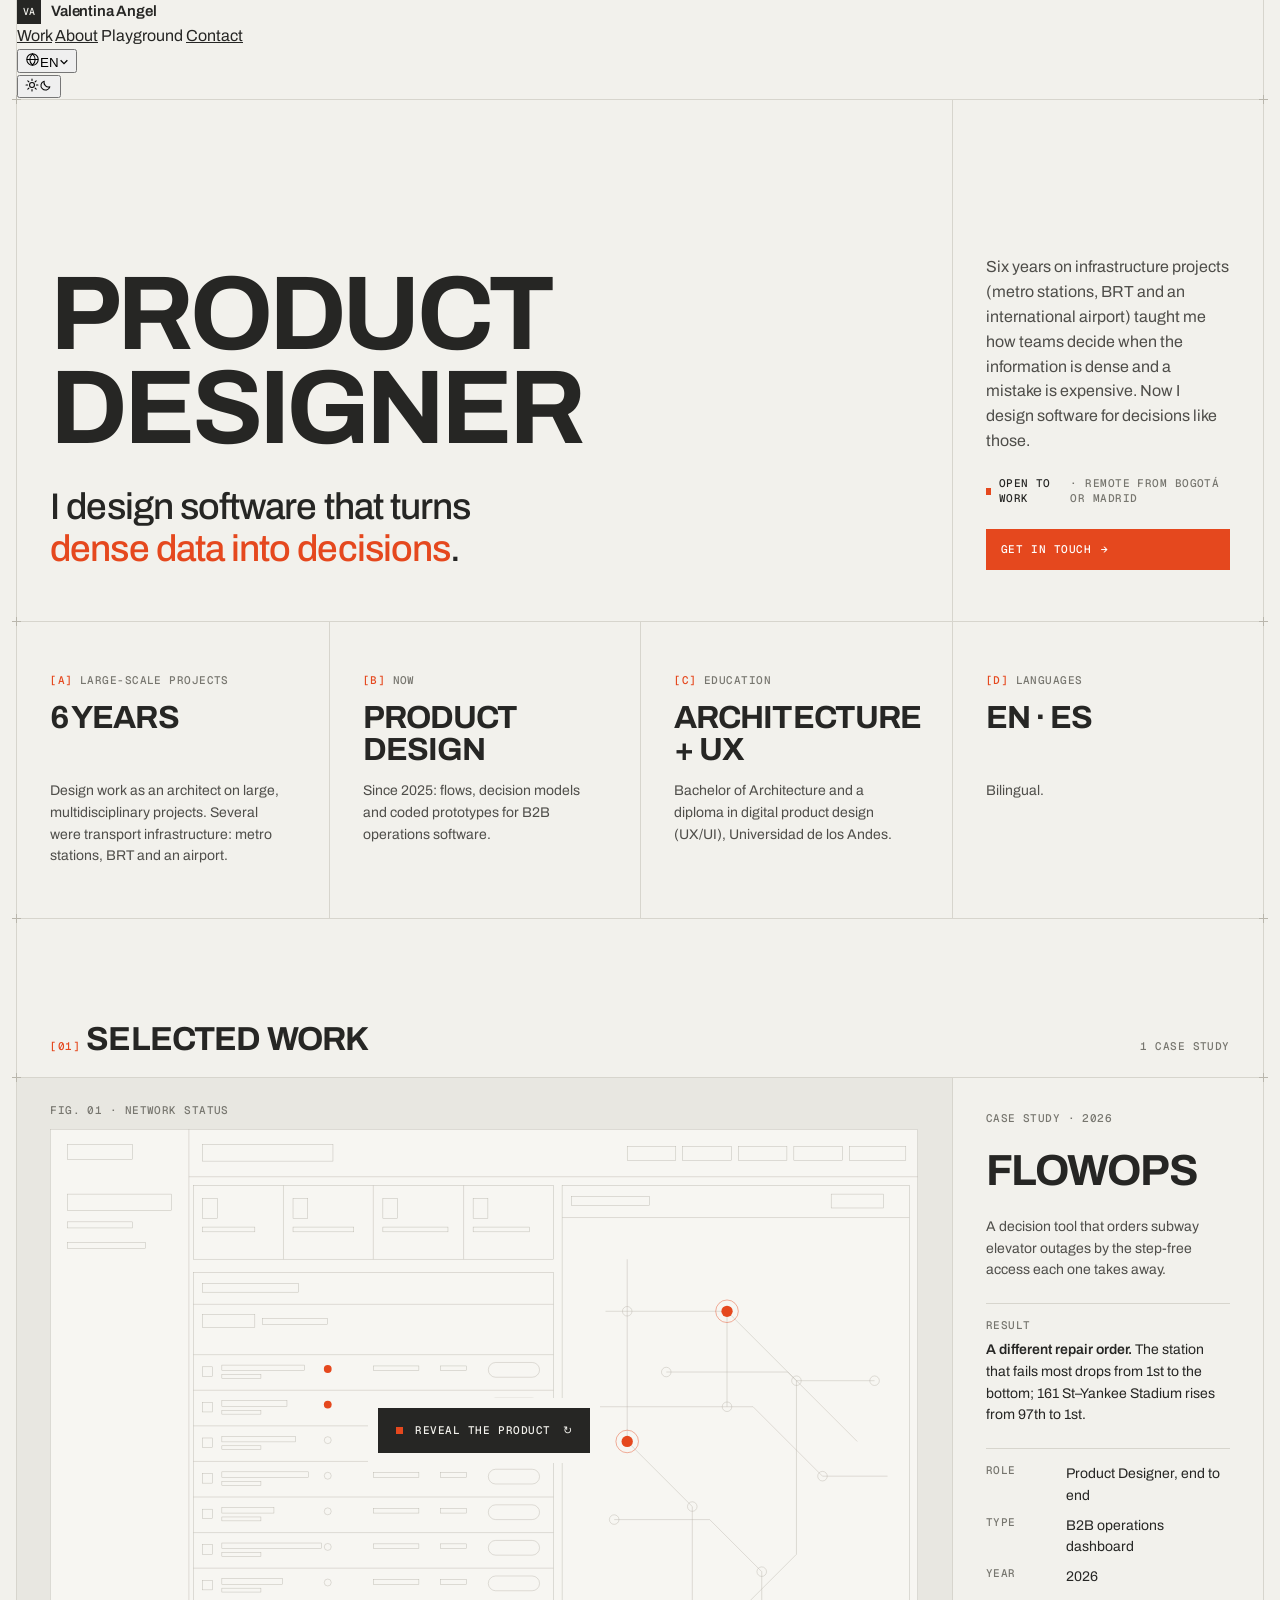
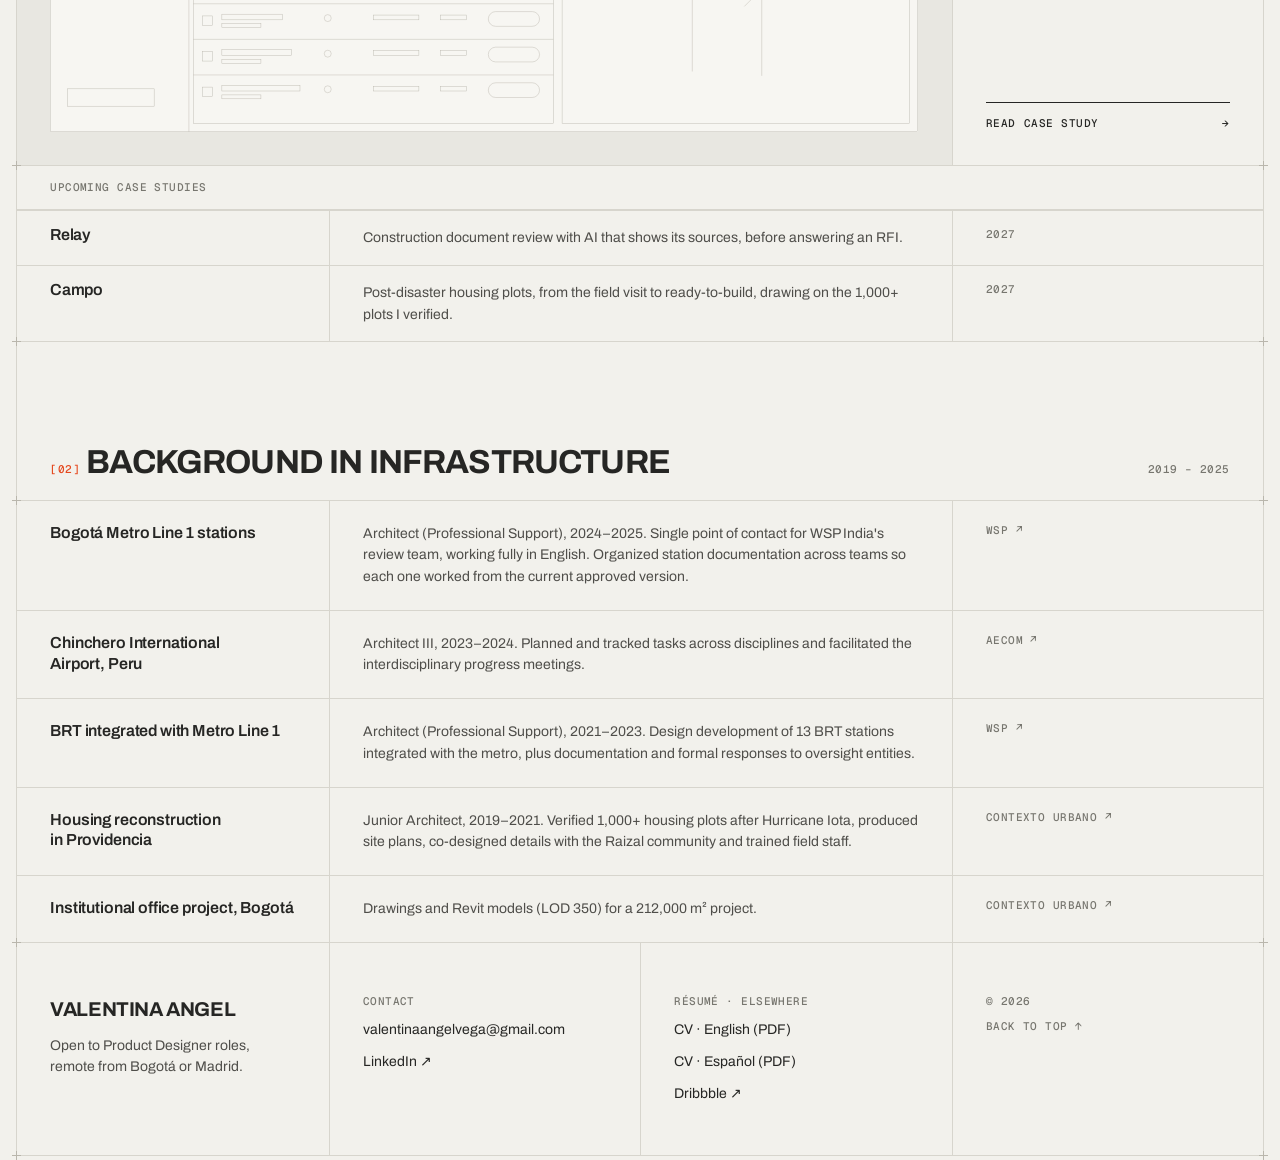
==== commit 1634e089: "Add files via upload" ====
--- a/index.html
+++ b/index.html
@@ -22,7 +22,7 @@
 <link rel="preconnect" href="https://fonts.googleapis.com">
 <link rel="preconnect" href="https://fonts.gstatic.com" crossorigin>
 <link rel="stylesheet" href="https://fonts.googleapis.com/css2?family=Archivo:wght@400;500;600;700&family=Geist+Mono:wght@400;500&display=swap">
-<link rel="stylesheet" href="assets/site.css?v=20261117">
+<link rel="stylesheet" href="assets/site.css?v=20261118d">
 <link rel="alternate" hreflang="en" href="./">
 <link rel="alternate" hreflang="es" href="es/">
 <script>try{var t=localStorage.getItem("theme");if(t==="dark"||t==="light")document.documentElement.setAttribute("data-theme",t)}catch(e){}</script>
@@ -32,19 +32,24 @@
 <div class="frame">
 
 <header class="top band">
-  <div class="cells">
-    <div class="cell"><a class="brand" href="#home" aria-label="Valentina Angel, home"><span class="mark" aria-hidden="true">VA</span><span>Valentina Angel</span></a></div>
-    <nav aria-label="Main" style="display:contents">
-      <div class="cell nav"><a href="#home" data-nav="home">Work</a></div>
-      <div class="cell nav"><a href="#about" data-nav="about">About</a></div>
-      <div class="cell nav"><a class="playlink" href="#playground" data-nav="playground" aria-label="Playground"><span class="pl" aria-hidden="true"><i>P</i><i>l</i><i>a</i><i>y</i><i>g</i><i>r</i><i>o</i><i>u</i><i>n</i><i>d</i></span></a></div>
-      <div class="cell nav"><a href="#contact" data-nav="contact">Contact</a></div>
+  <div class="bar">
+    <a class="brand" href="#home" aria-label="Valentina Angel, home"><span class="mark" aria-hidden="true">VA</span><span>Valentina Angel</span></a>
+    <nav class="tabs" aria-label="Main">
+      <a href="#home" data-nav="home">Work</a>
+      <a href="#about" data-nav="about">About</a>
+      <a class="playlink" href="#playground" data-nav="playground" aria-label="Playground"><span class="pl" aria-hidden="true"><i>P</i><i>l</i><i>a</i><i>y</i><i>g</i><i>r</i><i>o</i><i>u</i><i>n</i><i>d</i></span></a>
+      <a href="#contact" data-nav="contact">Contact</a>
     </nav>
-    <div class="cell pref"><a href="es/" hreflang="es" lang="es" data-lang-link aria-label="ES, ver en español">ES</a></div>
-    <div class="cell pref"><button type="button" data-theme-toggle data-label-dark="Switch to dark mode" data-label-light="Switch to light mode" aria-label="Switch to dark mode">
-      <svg class="i-moon" viewBox="0 0 20 20" width="16" height="16" aria-hidden="true"><path d="M15.5 12.6A6.5 6.5 0 0 1 7.4 4.5a6.5 6.5 0 1 0 8.1 8.1Z" fill="none" stroke="currentColor" stroke-width="1.5" stroke-linejoin="round"/></svg>
-      <svg class="i-sun" viewBox="0 0 20 20" width="16" height="16" aria-hidden="true"><circle cx="10" cy="10" r="3.5" fill="none" stroke="currentColor" stroke-width="1.5"/><path d="M10 1.5v2.2M10 16.3v2.2M1.5 10h2.2M16.3 10h2.2M4 4l1.6 1.6M14.4 14.4 16 16M4 16l1.6-1.6M14.4 5.6 16 4" stroke="currentColor" stroke-width="1.5" stroke-linecap="round"/></svg>
-    </button></div>
+    <div class="prefs">
+      <div class="lang" data-lang>
+        <button type="button" class="lang-btn" aria-expanded="false" aria-controls="lang-menu" aria-label="Language: English"><svg class="globe" viewBox="0 0 20 20" width="15" height="15" aria-hidden="true"><g fill="none" stroke="currentColor" stroke-width="1.4"><circle cx="10" cy="10" r="7.6"/><path d="M2.4 10h15.2M10 2.4c2.4 2.2 3.6 4.7 3.6 7.6s-1.2 5.4-3.6 7.6c-2.4-2.2-3.6-4.7-3.6-7.6S7.600 4.600 10 2.400Z"/></g></svg><span>EN</span><svg class="chev" viewBox="0 0 12 12" width="10" height="10" aria-hidden="true"><path d="M2.500 4.500 6 8l3.500-3.500" fill="none" stroke="currentColor" stroke-width="1.500" stroke-linecap="square"/></svg></button>
+        <ul class="lang-menu" id="lang-menu" hidden>
+          <li><span class="cur" aria-current="true"><b>EN</b><span class="name">English</span><svg class="check" viewBox="0 0 14 14" width="12" height="12" aria-hidden="true"><path d="M2.500 7.400 5.600 10.500 11.500 4" fill="none" stroke="currentColor" stroke-width="1.600" stroke-linecap="square"/></svg></span></li>
+          <li><a href="es/" hreflang="es" lang="es" data-lang-link><b>ES</b><span class="name">Español</span></a></li>
+        </ul>
+      </div>
+      <button type="button" class="theme" role="switch" aria-checked="false" data-theme-toggle aria-label="Dark mode"><span class="th" aria-hidden="true"><span class="th-thumb"></span><svg class="ic-sun" viewBox="0 0 20 20" width="14" height="14" aria-hidden="true"><circle cx="10" cy="10" r="3.500" fill="none" stroke="currentColor" stroke-width="1.500"/><path d="M10 1.500v2.200M10 16.300v2.200M1.500 10h2.200M16.300 10h2.200M4 4l1.600 1.600M14.400 14.400 16 16M4 16l1.600-1.600M14.400 5.600 16 4" stroke="currentColor" stroke-width="1.500" stroke-linecap="round"/></svg><svg class="ic-moon" viewBox="0 0 20 20" width="14" height="14" aria-hidden="true"><path d="M15.500 12.600A6.500 6.500 0 0 1 7.400 4.500a6.500 6.500 0 1 0 8.100 8.100Z" fill="none" stroke="currentColor" stroke-width="1.500" stroke-linejoin="round"/></svg></span></button>
+    </div>
   </div>
 </header>
 
@@ -52,21 +57,12 @@
 
   <!-- HOME -->
   <section class="view" id="view-home" aria-label="Work">
-    <div class="band strip">
-      <div class="cells">
-        <div class="cell label"><span class="idx">[00]</span> Index</div>
-        <div class="cell label">Portfolio · 2026</div>
-        <div class="cell label">B2B · Complex systems</div>
-        <div class="cell label">Bogotá · Remote</div>
-      </div>
-    </div>
-
     <div class="band hero">
       <div class="cells">
         <div class="cell span-3 big"><h1>Product Designer</h1><p class="tagline">I design software that turns <em>dense data into decisions</em>.</p></div>
         <div class="cell side">
-          <p class="lede">Six years on infrastructure projects (metro stations, BRT and an international airport) taught me how the people who build infrastructure decide. Now I design the software they decide with.</p>
-          <div class="status label"><i aria-hidden="true"></i><b>Open to work</b> · Remote from Bogotá</div>
+          <p class="lede">Six years on infrastructure projects (metro stations, BRT and an international airport) taught me how teams decide when the information is dense and a mistake is expensive. Now I design software for decisions like those.</p>
+          <div class="status label"><i aria-hidden="true"></i><b>Open to work</b> · Remote from Bogotá or Madrid</div>
           <a class="btn solid" href="#contact">Get in touch <span class="arr" aria-hidden="true">→</span></a>
         </div>
       </div>
@@ -123,7 +119,7 @@
     <div class="band upc" aria-label="Upcoming case studies">
       <div class="upc-head label">Upcoming case studies</div>
       <div class="row"><h4>Relay</h4><p>Construction document review with AI that shows its sources, before answering an RFI.</p><span class="label">2027</span></div>
-          <div class="row"><h4>Campo</h4><p>Post-disaster housing plots, from the field visit to ready-to-build, drawing on the 1,000+ plots I verified.</p><span class="label">2027</span>
+      <div class="row"><h4>Campo</h4><p>Post-disaster housing plots, from the field visit to ready-to-build, drawing on the 1,000+ plots I verified.</p><span class="label">2027</span></div>
     </div>
 
     <div class="band shead">
@@ -131,21 +127,10 @@
     </div>
     <div class="band">
       <div class="bg-row"><h3>Bogotá Metro Line 1 stations</h3><p>Architect (Professional Support), 2024–2025. Single point of contact for WSP India's review team, working fully in English. Organized station documentation across teams so each one worked from the current approved version.</p><a class="label org" href="https://www.wsp.com/" target="_blank" rel="noopener" aria-label="WSP, official site, opens in a new tab">WSP<span aria-hidden="true"> ↗</span></a></div>
-        <div class="bg-row"><h3>BRT integrated with Metro Line 1</h3><p>Architect (Professional Support), 2021–2023. Design development of 13 BRT stations integrated with the metro, plus documentation and formal responses to oversight entities.</p><a class="label org" href="https://www.wsp.com/" target="_blank" rel="noopener" aria-label="WSP, official site, opens in a new tab">WSP<span aria-hidden="true"> ↗</span></a></div>
-        <div class="bg-row"><h3>Chinchero International Airport, Peru</h3><p>Architect III, 2023–2024. Planned and tracked tasks across disciplines and ran the interdisciplinary progress meetings.</p><a class="label org" href="https://aecom.com/" target="_blank" rel="noopener" aria-label="AECOM, official site, opens in a new tab">AECOM<span aria-hidden="true"> ↗</span></a></div>
-        <div class="bg-row"><h3>Housing reconstruction in Providencia</h3><p>Junior Architect, 2019–2021. Verified 1,000+ housing plots after Hurricane Iota, produced site plans, co-designed details with the Raizal community and trained field staff.</p><a class="label org" href="https://www.contextourbano.com.co/" target="_blank" rel="noopener" aria-label="Contexto Urbano, official site, opens in a new tab">Contexto Urbano<span aria-hidden="true"> ↗</span></a></div>
-        <div class="bg-row"><h3>Institutional office project, Bogotá</h3><p>Drawings and Revit models (LOD 350) for a 212,000 m² project.</p><a class="label org" href="https://www.contextourbano.com.co/" target="_blank" rel="noopener" aria-label="Contexto Urbano, official site, opens in a new tab">Contexto Urbano<span aria-hidden="true"> ↗</span></a>
-    </div>
-
-    <div class="band shead" id="playground">
-      <div class="cells"><div class="cell span-4"><h2><span class="label idx">[03]</span> <span class="pl pl-title" aria-hidden="true"><i>P</i><i>l</i><i>a</i><i>y</i><i>g</i><i>r</i><i>o</i><i>u</i><i>n</i><i>d</i></span><span class="vh">Playground</span></h2><span class="label">Dribbble</span></div></div>
-    </div>
-    <div class="band play">
-      <div class="cells">
-        <div class="cell span-2"><span class="big">Playful UI, serious craft</span></div>
-        <div class="cell"><p>A different register from the case studies: Daily UI challenges and invented products, some of them funny on purpose. It shows the other side of my work: UI craft, color, typography and words.</p></div>
-        <div class="cell"><span class="label">dribbble.com/valentina-angel</span><a class="btn solid" href="https://dribbble.com/valentina-angel" target="_blank" rel="noopener">View on Dribbble <span class="arr" aria-hidden="true">↗</span></a></div>
-      </div>
+      <div class="bg-row"><h3>Chinchero International Airport, Peru</h3><p>Architect III, 2023–2024. Planned and tracked tasks across disciplines and facilitated the interdisciplinary progress meetings.</p><a class="label org" href="https://aecom.com/" target="_blank" rel="noopener" aria-label="AECOM, official site, opens in a new tab">AECOM<span aria-hidden="true"> ↗</span></a></div>
+      <div class="bg-row"><h3>BRT integrated with Metro Line 1</h3><p>Architect (Professional Support), 2021–2023. Design development of 13 BRT stations integrated with the metro, plus documentation and formal responses to oversight entities.</p><a class="label org" href="https://www.wsp.com/" target="_blank" rel="noopener" aria-label="WSP, official site, opens in a new tab">WSP<span aria-hidden="true"> ↗</span></a></div>
+      <div class="bg-row"><h3>Housing reconstruction in Providencia</h3><p>Junior Architect, 2019–2021. Verified 1,000+ housing plots after Hurricane Iota, produced site plans, co-designed details with the Raizal community and trained field staff.</p><a class="label org" href="https://www.contextourbano.com.co/" target="_blank" rel="noopener" aria-label="Contexto Urbano, official site, opens in a new tab">Contexto Urbano<span aria-hidden="true"> ↗</span></a></div>
+      <div class="bg-row"><h3>Institutional office project, Bogotá</h3><p>Drawings and Revit models (LOD 350) for a 212,000 m² project.</p><a class="label org" href="https://www.contextourbano.com.co/" target="_blank" rel="noopener" aria-label="Contexto Urbano, official site, opens in a new tab">Contexto Urbano<span aria-hidden="true"> ↗</span></a></div>
     </div>
   </section>
 
@@ -163,11 +148,11 @@
           <p><a class="lnk" href="#flowops">Read the FlowOps case study →</a></p>
         </div></div>
         <div class="cell"><div class="facts">
-        <div><dt class="label">Based in</dt><dd>Bogotá, Colombia <span>· open to remote</span></dd></div>
+        <div><dt class="label">Remote from</dt><dd>Bogotá, Colombia <span>· UTC−5</span></dd><dd>Madrid, Spain <span>· UTC+1</span></dd></div>
         <div><dt class="label">Education</dt><dd>Bachelor of Architecture <span>· Universidad de los Andes, 2018</span></dd><dd>Minor in Industrial and Product Design <span>· Universidad de los Andes, 2016</span></dd><dd>Diploma in Digital Product Innovation and Design (UX/UI) <span>· Universidad de los Andes, 2024</span></dd><dd>UX/UI Designer program <span>· Uxcel, 2026</span></dd></div>
         <div><dt class="label">Languages</dt><dd class="bul">Spanish <span>· native</span></dd><dd class="bul">English <span>· bilingual</span></dd><dd class="bul">French <span>· limited working proficiency</span></dd></div>
         <div><dt class="label">Tools</dt><dd>Figma; coded prototypes in HTML, CSS and JavaScript, built with AI</dd></div>
-        <div><dt class="label">Looking for</dt><dd>Product Designer roles in B2B and complex systems</dd></div>
+        <div><dt class="label">Looking for</dt><dd>Product Designer roles, remote</dd></div>
         <div><dt class="label">Résumé · PDF</dt><dd><a class="lnk" href="Valentina-Angel-Vega-CV-UX-Product-Designer_2026.pdf" hreflang="en" lang="en" target="_blank" rel="noopener">Download in English</a></dd><dd><a class="lnk" href="Valentina-Angel-Vega-CV-Disenadora-UX-Product-Designer_2026_ES.pdf" hreflang="es" lang="es" target="_blank" rel="noopener">Descargar en español</a></dd></div>
         </div></div>
       </div>
@@ -462,19 +447,63 @@
     </div>
   </section>
 
+  <!-- PLAYGROUND -->
+  <section class="view" id="view-playground" aria-label="Playground" hidden>
+    <div class="band phead">
+      <div class="cells"><div class="cell span-4"><span class="label"><span class="idx">[00]</span> Dribbble</span><h1><span class="pl pl-title" aria-hidden="true"><i>P</i><i>l</i><i>a</i><i>y</i><i>g</i><i>r</i><i>o</i><i>u</i><i>n</i><i>d</i></span><span class="vh">Playground</span></h1></div></div>
+      <div class="pl-bar" aria-hidden="true"></div>
+    </div>
+    <div class="band play">
+      <div class="cells">
+        <div class="cell span-2"><h2 class="big">Playful UI, serious craft</h2></div>
+        <div class="cell"><p>A different register from the case studies: Daily UI challenges and invented products, some of them funny on purpose. It shows the other side of my work: UI craft, color, typography and words.</p></div>
+        <div class="cell"><p class="pg-note">These are six. There are more on my Dribbble profile.</p><a class="btn solid" href="https://dribbble.com/valentina-angel" target="_blank" rel="noopener">See all on Dribbble <span class="arr" aria-hidden="true">↗</span></a></div>
+      </div>
+    </div>
+    <div class="band pg-grid" aria-label="Projects">
+      <article class="pg-card">
+        <div class="pg-img"><img src="img/playground/01-soft-boiled.webp" width="1200" height="900" loading="lazy" alt="Soft Boiled cover: two phone screens of the egg timer on a yellow background"></div>
+        <div class="pg-body"><span class="label">Mobile app</span><h3><a href="https://dribbble.com/shots/27898335-Daily-UI-014-Countdown-timer" target="_blank" rel="noopener">Soft Boiled<span class="vh">, on Dribbble (opens in a new tab)</span></a></h3><p>An egg timer that works out the exact boil time from your altitude, the egg’s size and whether it comes from the fridge. Pick how you want the yolk and the app does the physics.</p><span class="label go" aria-hidden="true">View on Dribbble <span class="arr">↗</span></span></div>
+      </article>
+      <article class="pg-card">
+        <div class="pg-img"><img src="img/playground/02-flight-404.webp" width="1200" height="900" loading="lazy" alt="Flight 404 cover: an airline error page laid out as a departures board on a dark background"></div>
+        <div class="pg-body"><span class="label">Web</span><h3><a href="https://dribbble.com/shots/27887615-Daily-UI-008-404-Page" target="_blank" rel="noopener">Flight 404<span class="vh">, on Dribbble (opens in a new tab)</span></a></h3><p>A 404 page for a fictional airline, turned into a departures board. The flight to the page you wanted is cancelled, and every row takes you somewhere that does exist.</p><span class="label go" aria-hidden="true">View on Dribbble <span class="arr">↗</span></span></div>
+      </article>
+      <article class="pg-card">
+        <div class="pg-img"><img src="img/playground/03-hollowell.webp" width="1200" height="900" loading="lazy" alt="Hollowell cover: a tablet settings screen for a haunted house on a dark red background"></div>
+        <div class="pg-body"><span class="label">Tablet</span><h3><a href="https://dribbble.com/shots/27887548-Daily-UI-007-Settings" target="_blank" rel="noopener">Hollowell<span class="vh">, on Dribbble (opens in a new tab)</span></a></h3><p>The settings panel of a haunted house, designed like a smart home app. You control the creaks, the apparitions per night and the hallway chill, with a guest mode so the house behaves.</p><span class="label go" aria-hidden="true">View on Dribbble <span class="arr">↗</span></span></div>
+      </article>
+      <article class="pg-card">
+        <div class="pg-img"><img src="img/playground/04-hours-of-your-life.webp" width="1200" height="900" loading="lazy" alt="Hours of Your Life cover: two phone screens of the calculator with a tired character on a mint background"></div>
+        <div class="pg-body"><span class="label">Mobile app</span><h3><a href="https://dribbble.com/shots/27884763-Daily-UI-004-Calculator" target="_blank" rel="noopener">Hours of Your Life<span class="vh">, on Dribbble (opens in a new tab)</span></a></h3><p>A calculator that turns any price into hours of your work. Type what something costs and it tells you how much of your working life it is worth, with a character that gets more tired as the price goes up.</p><span class="label go" aria-hidden="true">View on Dribbble <span class="arr">↗</span></span></div>
+      </article>
+      <article class="pg-card">
+        <div class="pg-img"><img src="img/playground/05-split.webp" width="1200" height="900" loading="lazy" alt="Split cover: two phone screens of the bill-splitting app on a blue background"></div>
+        <div class="pg-body"><span class="label">Mobile app</span><h3><a href="https://dribbble.com/shots/27884919-UI-Playground-Split-bills" target="_blank" rel="noopener">Split<span class="vh">, on Dribbble (opens in a new tab)</span></a></h3><p>An app for splitting bills with friends. Split equally, by what each person ordered or with custom amounts, and see at a glance who has paid and who still owes.</p><span class="label go" aria-hidden="true">View on Dribbble <span class="arr">↗</span></span></div>
+      </article>
+      <article class="pg-card">
+        <div class="pg-img"><img src="img/playground/06-sugar-static.webp" width="1200" height="900" loading="lazy" alt="Sugar Static cover: a pink album landing page with a vinyl record on a dark plum background"></div>
+        <div class="pg-body"><span class="label">Web</span><h3><a href="https://dribbble.com/shots/27882411-Daily-UI-003-Landing-page" target="_blank" rel="noopener">Sugar Static<span class="vh">, on Dribbble (opens in a new tab)</span></a></h3><p>A landing page for the debut album of a fictional disco band. On one page you can play the tracks, pre-order the limited pink vinyl and check the tour dates.</p><span class="label go" aria-hidden="true">View on Dribbble <span class="arr">↗</span></span></div>
+      </article>
+    </div>
+    <div class="band pg-more">
+      <div class="cells"><div class="cell span-3"><h2 class="big">More Playground projects on Dribbble</h2></div><div class="cell"><a class="btn solid" href="https://dribbble.com/valentina-angel" target="_blank" rel="noopener">Visit my profile <span class="arr" aria-hidden="true">↗</span></a></div></div>
+    </div>
+  </section>
+
   <!-- CONTACT -->
   <section class="view" id="view-contact" aria-label="Contact" hidden>
     <div class="band phead">
       <div class="cells">
         <div class="cell span-3"><span class="label"><span class="idx">[00]</span> Contact</span><h1>Let's talk</h1></div>
-        <div class="cell"><div class="status label"><i aria-hidden="true"></i><b>Open to work</b> · Remote from Bogotá</div></div>
+        <div class="cell"><div class="status label"><i aria-hidden="true"></i><b>Open to work</b> · Remote from Bogotá or Madrid</div></div>
       </div>
     </div>
     <div class="band">
       <div class="cells">
-        <div class="cell span-3"><div class="prose"><p>I'm looking for a Product Designer role, remote from Bogotá.</p><p>If your team is hiring, email me. I'd like to hear about what you're building.</p></div></div>
+        <div class="cell span-3"><div class="prose"><p>I'm looking for a Product Designer role, remote from Bogotá or Madrid.</p><p>If your team is hiring, email me. I'd like to hear about what you're building.</p></div></div>
         <div class="cell"><dl class="facts">
-        <div><dt class="label">Based in</dt><dd>Bogotá, Colombia · UTC−5</dd></div>
+        <div><dt class="label">Remote from</dt><dd>Bogotá, Colombia <span>· UTC−5</span></dd><dd>Madrid, Spain <span>· UTC+1</span></dd></div>
         <div><dt class="label">Languages</dt><dd class="bul">Spanish <span>· native</span></dd><dd class="bul">English <span>· bilingual</span></dd><dd class="bul">French <span>· limited working proficiency</span></dd></div>
         <div><dt class="label">Résumé · PDF</dt><dd><a class="lnk" href="Valentina-Angel-Vega-CV-UX-Product-Designer_2026.pdf" hreflang="en" lang="en" target="_blank" rel="noopener">Download in English</a></dd><dd><a class="lnk" href="Valentina-Angel-Vega-CV-Disenadora-UX-Product-Designer_2026_ES.pdf" hreflang="es" lang="es" target="_blank" rel="noopener">Descargar en español</a></dd></div>
       </dl></div>
@@ -504,7 +533,7 @@
 
 <footer class="band foot" id="site-footer">
   <div class="cells">
-    <div class="cell"><span class="name">Valentina Angel</span><p class="say">Open to Product Designer roles, remote from Bogotá.</p></div>
+    <div class="cell"><span class="name">Valentina Angel</span><p class="say">Open to Product Designer roles, remote from Bogotá or Madrid.</p></div>
     <div class="cell"><span class="label">Contact</span><a href="mailto:valentinaangelvega@gmail.com">valentinaangelvega@gmail.com</a><a href="https://www.linkedin.com/in/valentina-angel-vega/" target="_blank" rel="noopener">LinkedIn ↗</a></div>
     <div class="cell"><span class="label">Résumé · Elsewhere</span><a href="Valentina-Angel-Vega-CV-UX-Product-Designer_2026.pdf" hreflang="en" lang="en" target="_blank" rel="noopener">CV · English (PDF)</a><a href="Valentina-Angel-Vega-CV-Disenadora-UX-Product-Designer_2026_ES.pdf" hreflang="es" lang="es" target="_blank" rel="noopener">CV · Español (PDF)</a><a href="https://dribbble.com/valentina-angel" target="_blank" rel="noopener">Dribbble ↗</a></div>
     <div class="cell"><span class="label">© 2026</span><a href="#home" class="label">Back to top ↑</a></div>
@@ -516,6 +545,6 @@
 <div class="lightbox" id="lightbox" role="dialog" aria-modal="true" aria-label="Enlarged image" hidden><button type="button" id="lb-close">Close</button></div>
 <div class="toast" id="toast" role="status" aria-live="polite" hidden>Email copied</div>
 
-<script src="assets/site.js?v=20261117"></script>
+<script src="assets/site.js?v=20261118d"></script>
 </body>
 </html>
